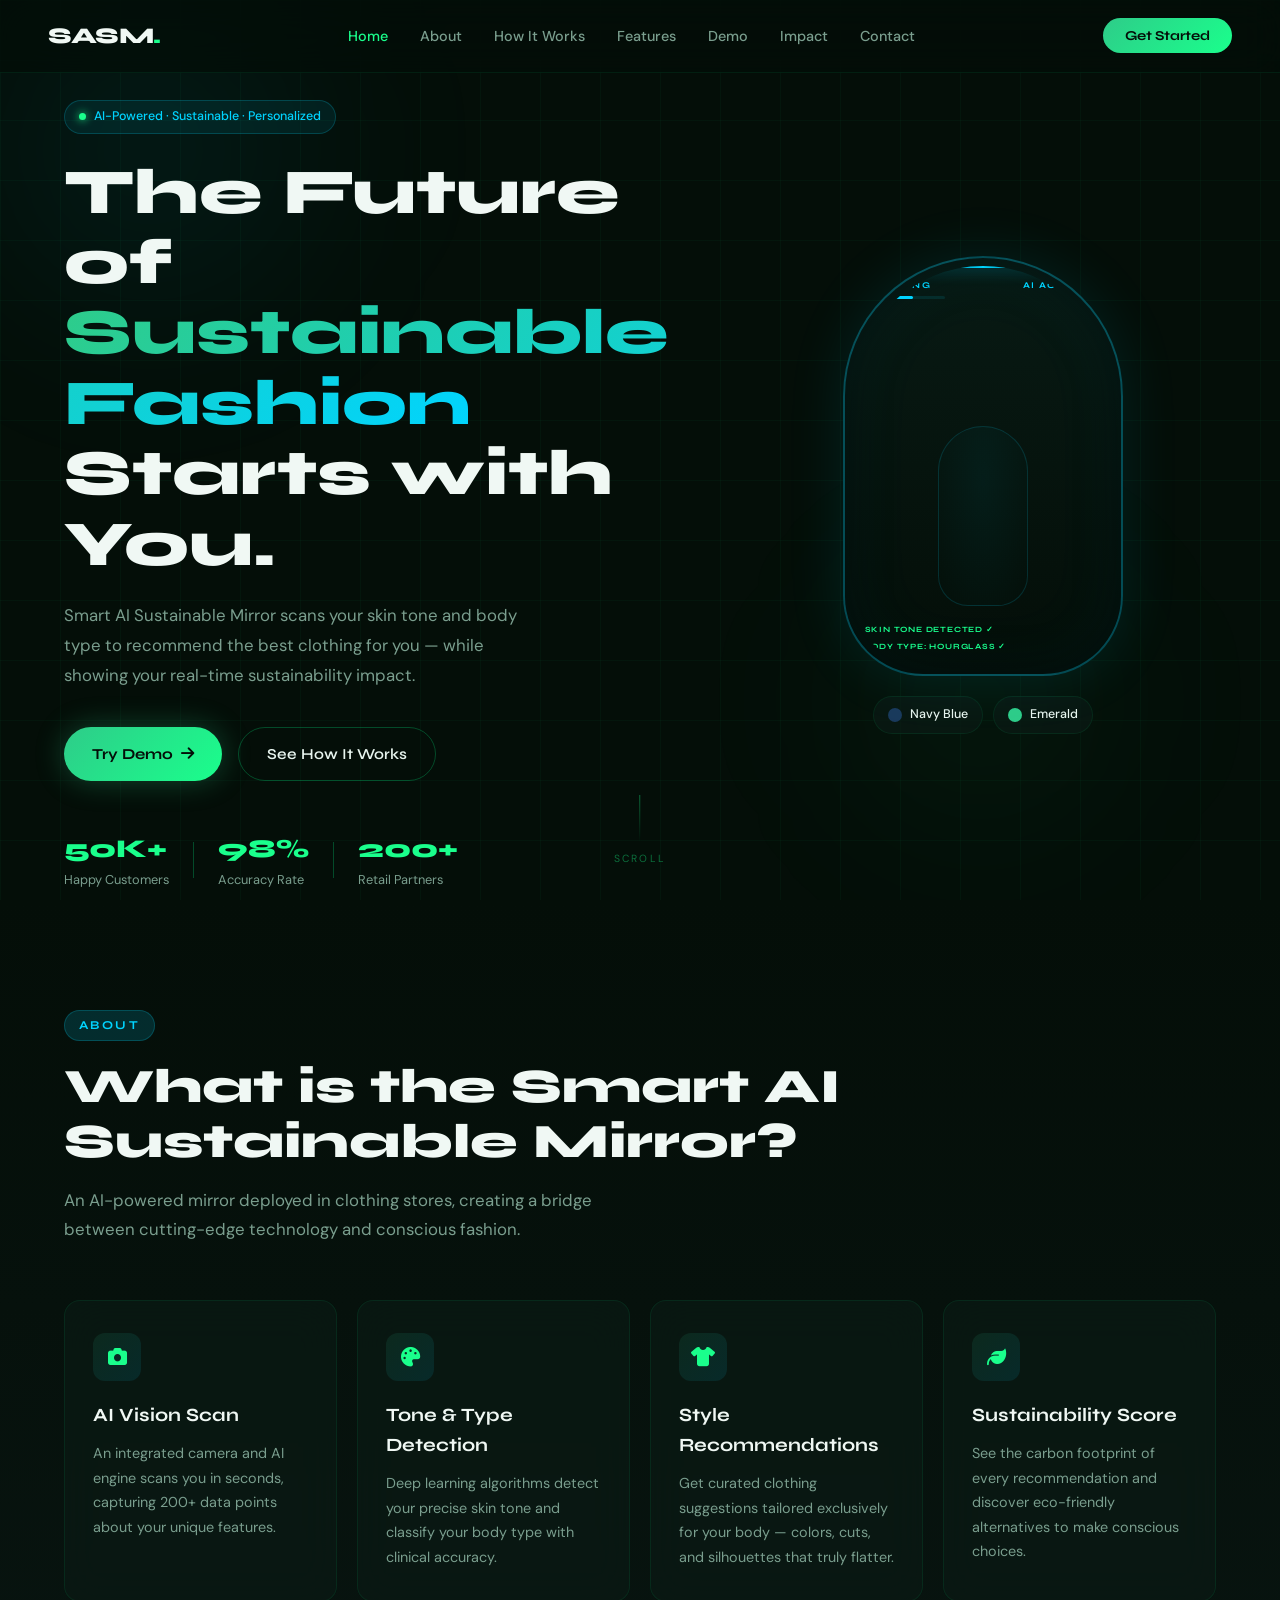
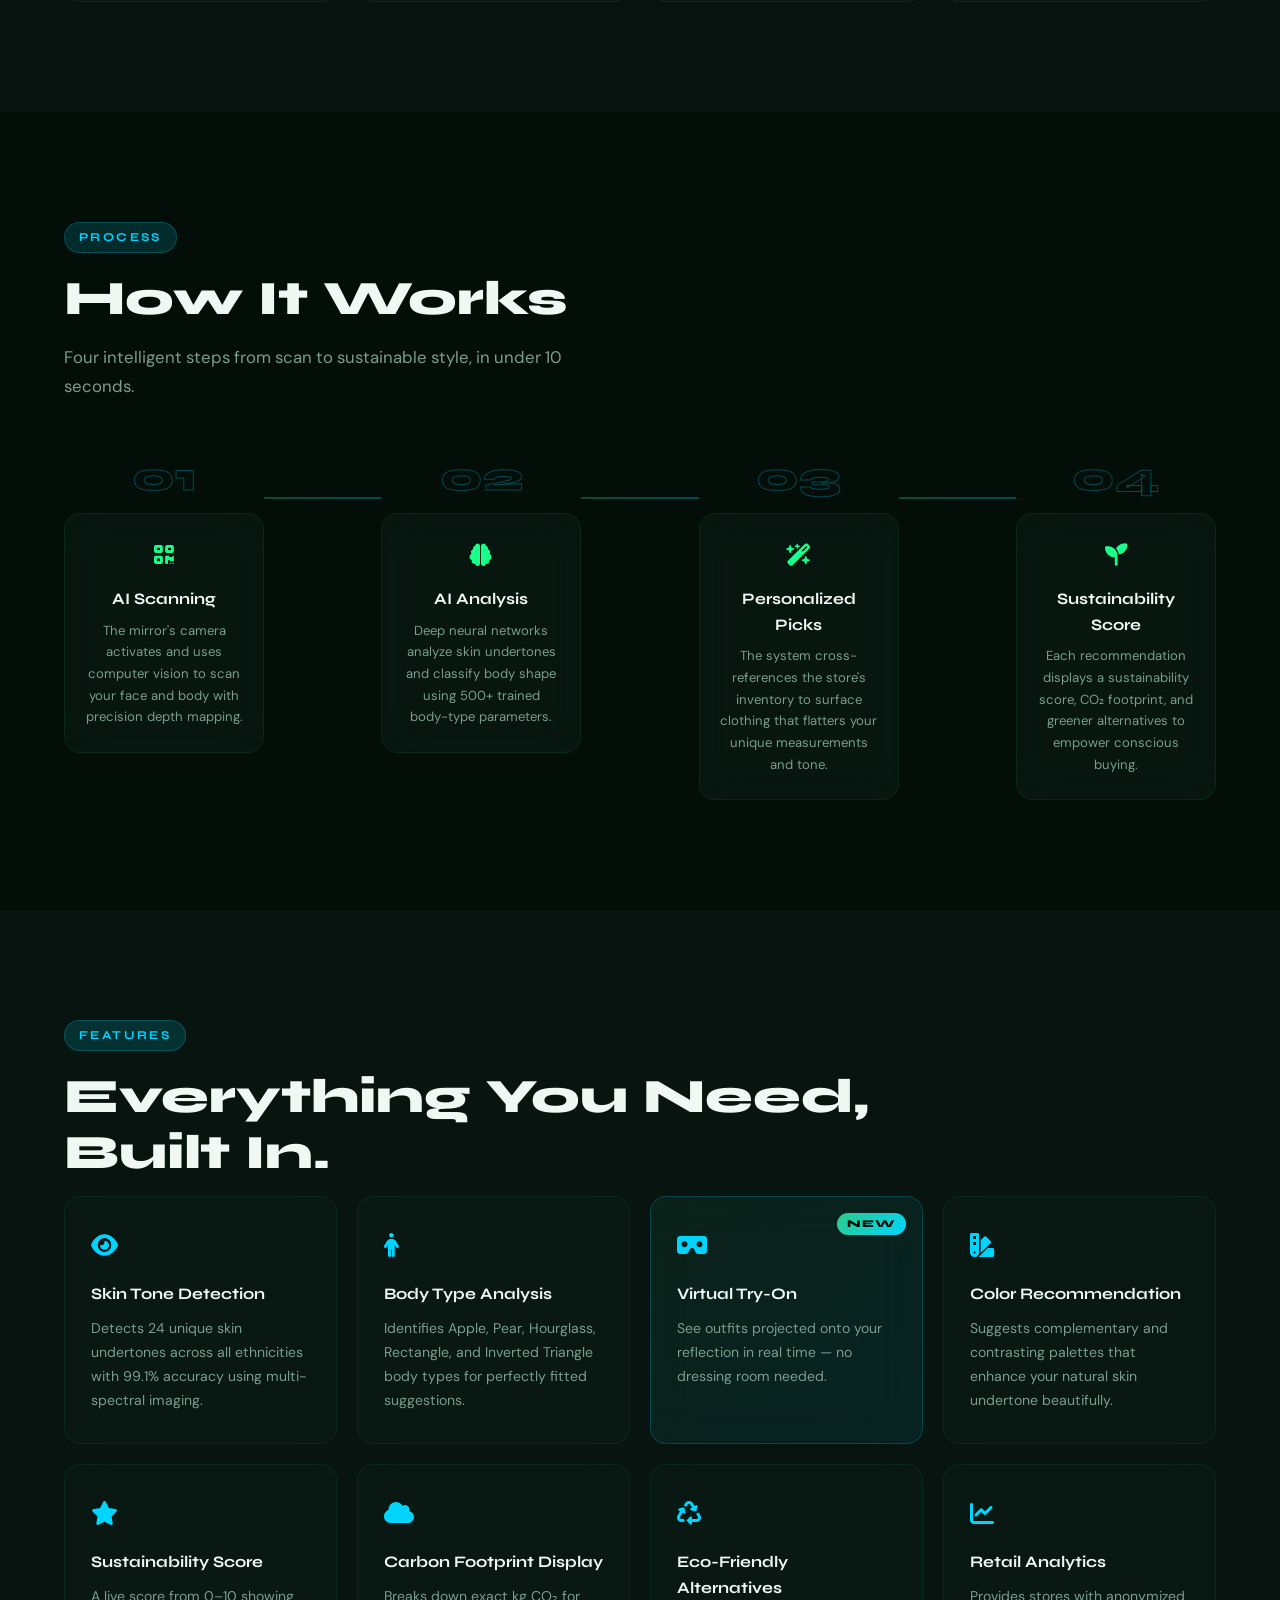
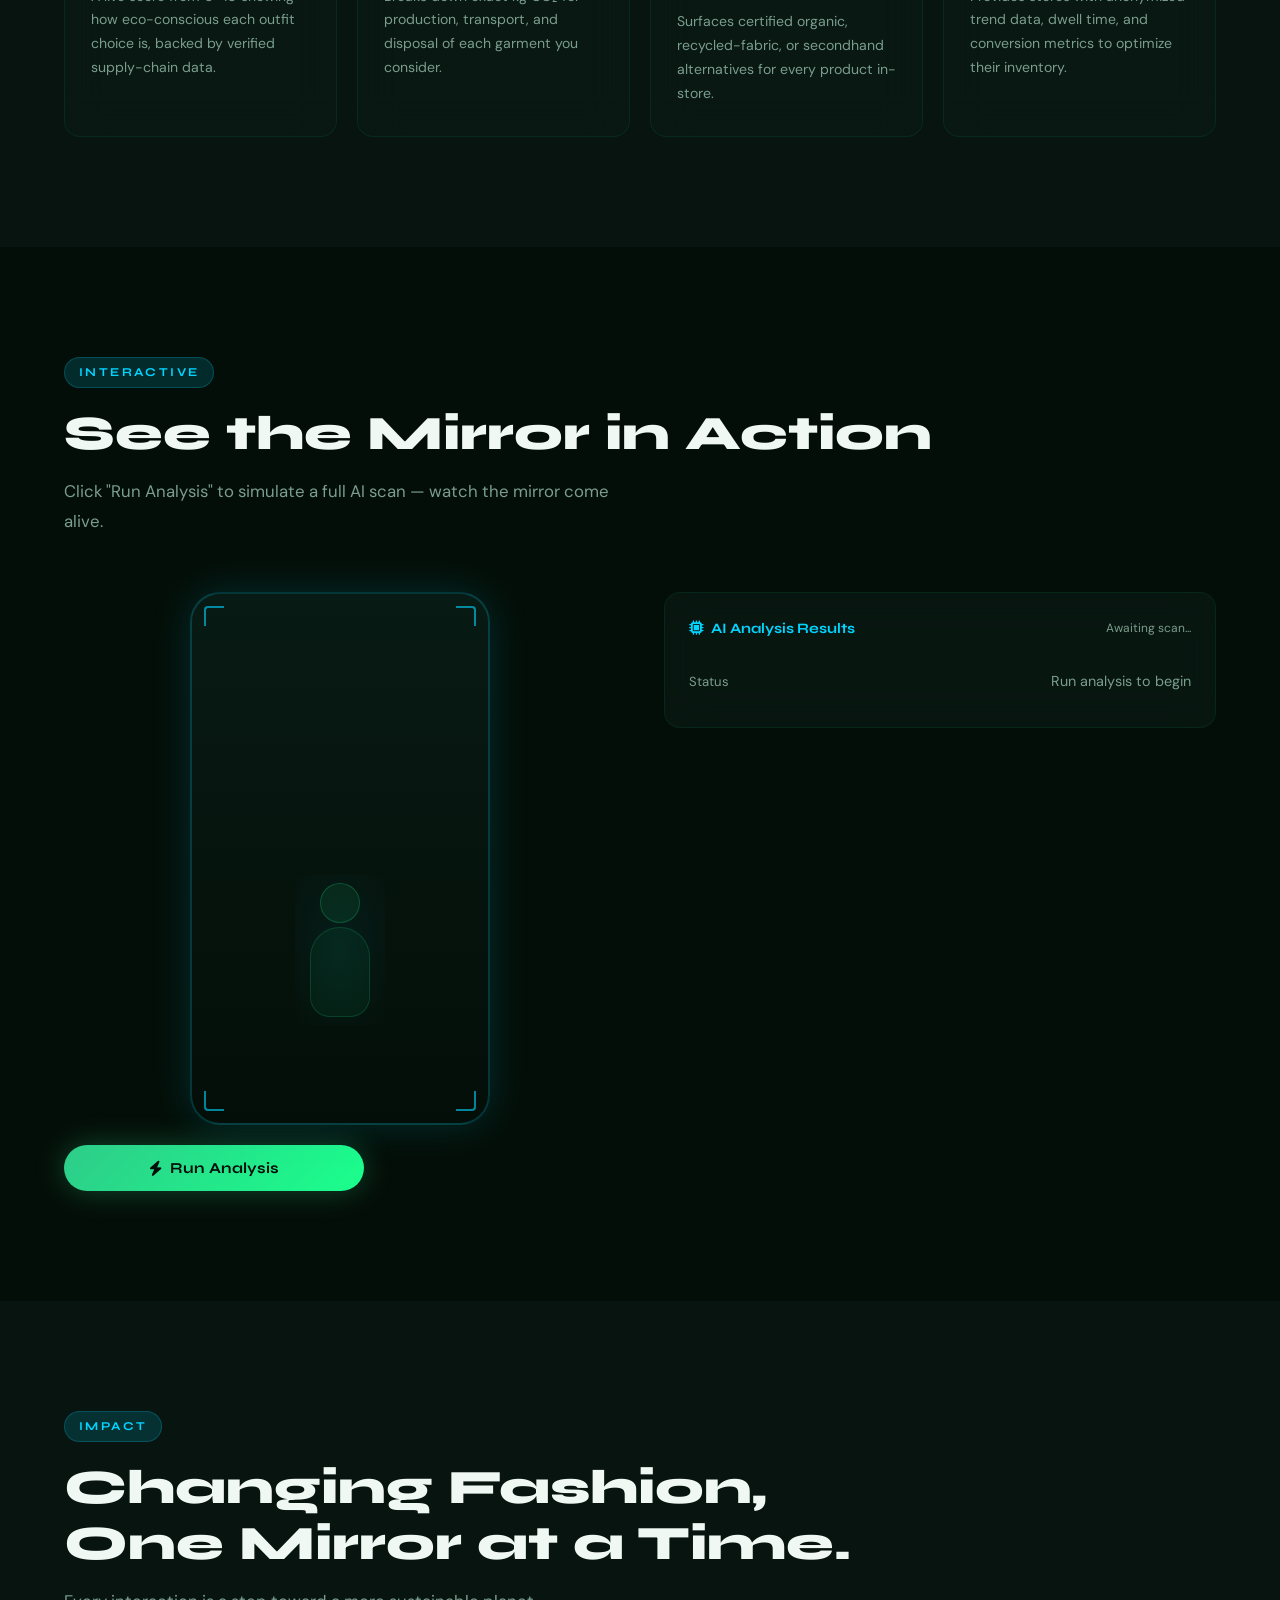
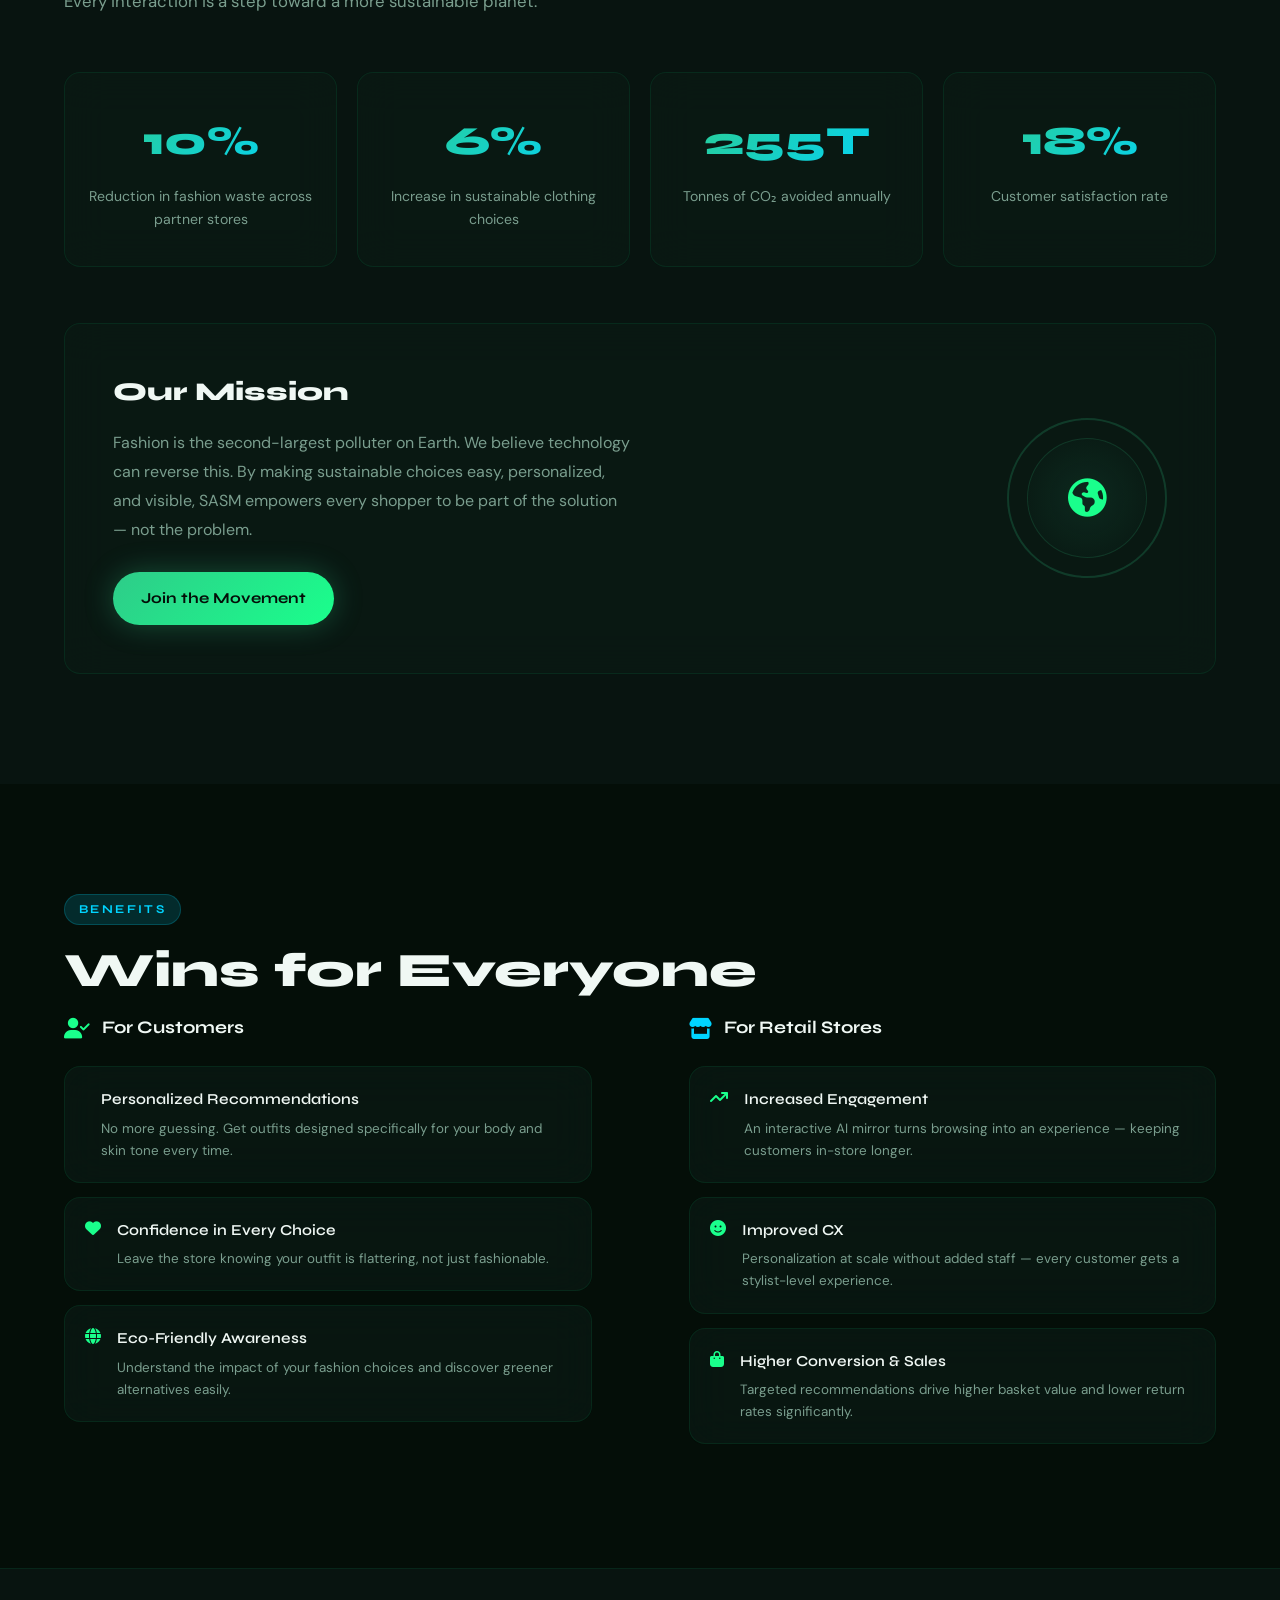
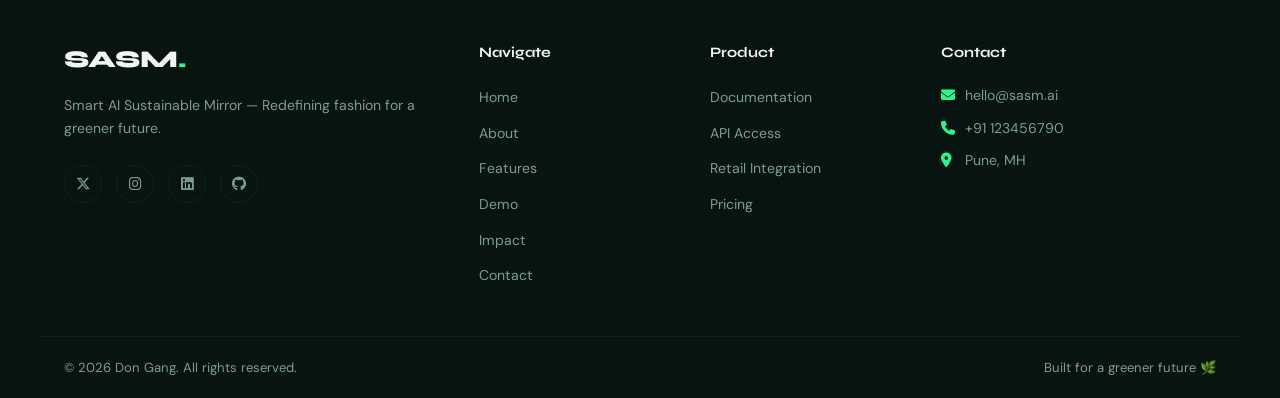
==== index.html @ 6760d2ea "Add files via upload" ====
<!DOCTYPE html>
<html lang="en">
<head>
  <meta charset="UTF-8" />
  <meta name="viewport" content="width=device-width, initial-scale=1.0" />
  <title>Smart AI Sustainable Mirror</title>
  <link rel="stylesheet" href="style.css" />
  <link href="https://fonts.googleapis.com/css2?family=Syne:wght@400;600;700;800&family=DM+Sans:wght@300;400;500&display=swap" rel="stylesheet" />
  <link rel="stylesheet" href="https://cdnjs.cloudflare.com/ajax/libs/font-awesome/6.5.0/css/all.min.css" />
</head>
<body>

  <!-- NAV -->
  <nav class="navbar" id="navbar">
    <div class="nav-logo">SASM<span class="dot">.</span></div>
    <ul class="nav-links">
      <li><a href="#home">Home</a></li>
      <li><a href="#about">About</a></li>
      <li><a href="#how-it-works">How It Works</a></li>
      <li><a href="#features">Features</a></li>
      <li><a href="#demo">Demo</a></li>
      <li><a href="#sustainability">Impact</a></li>
      <li><a href="#contact">Contact</a></li>
    </ul>
    <button class="nav-cta">Get Started</button>
    <div class="hamburger" id="hamburger">
      <span></span><span></span><span></span>
    </div>
  </nav>

  <!-- HERO -->
  <section class="hero" id="home">
    <div class="hero-bg-grid"></div>
    <div class="hero-orb orb1"></div>
    <div class="hero-orb orb2"></div>
    <div class="hero-content">
      <div class="hero-text">
        <div class="hero-badge fade-up">
          <span class="badge-dot"></span> AI-Powered · Sustainable · Personalized
        </div>
        <h1 class="hero-heading fade-up delay-1">The Future of<br/><span class="highlight">Sustainable Fashion</span><br/>Starts with You.</h1>
        <p class="hero-sub fade-up delay-2">Smart AI Sustainable Mirror scans your skin tone and body type to recommend the best clothing for you — while showing your real-time sustainability impact.</p>
        <div class="hero-btns fade-up delay-3">
          <a href="#demo" class="btn-primary">Try Demo <i class="fa-solid fa-arrow-right"></i></a>
          <a href="#how-it-works" class="btn-ghost">See How It Works</a>
        </div>
        <div class="hero-stats fade-up delay-4">
          <div class="stat"><span>50K+</span><p>Happy Customers</p></div>
          <div class="stat-divider"></div>
          <div class="stat"><span>98%</span><p>Accuracy Rate</p></div>
          <div class="stat-divider"></div>
          <div class="stat"><span>200+</span><p>Retail Partners</p></div>
        </div>
      </div>
      <div class="hero-mirror fade-right delay-2">
        <div class="mirror-frame">
          <div class="mirror-inner">
            <div class="mirror-scan-line"></div>
            <div class="mirror-ui">
              <div class="mirror-hud top-left">
                <div class="hud-label">SCANNING</div>
                <div class="hud-bar"><div class="hud-fill"></div></div>
              </div>
              <div class="mirror-hud top-right">
                <div class="hud-label">AI ACTIVE</div>
                <div class="pulse-dot"></div>
              </div>
              <div class="mirror-body-outline"></div>
              <div class="mirror-hud bottom">
                <div class="hud-tag">Skin Tone Detected ✓</div>
                <div class="hud-tag">Body Type: Hourglass ✓</div>
              </div>
            </div>
          </div>
          <div class="mirror-glow"></div>
        </div>
        <div class="mirror-suggestions">
          <div class="sug-card">
            <span class="sug-color" style="background:#1a3a5c"></span> Navy Blue
          </div>
          <div class="sug-card">
            <span class="sug-color" style="background:#2ecc89"></span> Emerald
          </div>
        </div>
      </div>
    </div>
    <div class="scroll-hint">
      <div class="scroll-line"></div>
      <span>Scroll</span>
    </div>
  </section>

  <!-- ABOUT -->
  <section class="about section" id="about">
    <div class="container">
      <div class="section-label reveal">About</div>
      <h2 class="section-title reveal">What is the Smart AI<br/>Sustainable Mirror?</h2>
      <p class="section-sub reveal">An AI-powered mirror deployed in clothing stores, creating a bridge between cutting-edge technology and conscious fashion.</p>
      <div class="about-grid">
        <div class="about-card glass reveal">
          <div class="about-icon"><i class="fa-solid fa-camera"></i></div>
          <h3>AI Vision Scan</h3>
          <p>An integrated camera and AI engine scans you in seconds, capturing 200+ data points about your unique features.</p>
        </div>
        <div class="about-card glass reveal">
          <div class="about-icon"><i class="fa-solid fa-palette"></i></div>
          <h3>Tone & Type Detection</h3>
          <p>Deep learning algorithms detect your precise skin tone and classify your body type with clinical accuracy.</p>
        </div>
        <div class="about-card glass reveal">
          <div class="about-icon"><i class="fa-solid fa-shirt"></i></div>
          <h3>Style Recommendations</h3>
          <p>Get curated clothing suggestions tailored exclusively for your body — colors, cuts, and silhouettes that truly flatter.</p>
        </div>
        <div class="about-card glass reveal">
          <div class="about-icon"><i class="fa-solid fa-leaf"></i></div>
          <h3>Sustainability Score</h3>
          <p>See the carbon footprint of every recommendation and discover eco-friendly alternatives to make conscious choices.</p>
        </div>
      </div>
    </div>
  </section>

  <!-- HOW IT WORKS -->
  <section class="how-it-works section" id="how-it-works">
    <div class="container">
      <div class="section-label reveal">Process</div>
      <h2 class="section-title reveal">How It Works</h2>
      <p class="section-sub reveal">Four intelligent steps from scan to sustainable style, in under 10 seconds.</p>
      <div class="steps-timeline">
        <div class="step-item reveal" data-step="1">
          <div class="step-number">01</div>
          <div class="step-content glass">
            <div class="step-icon"><i class="fa-solid fa-qrcode"></i></div>
            <h3>AI Scanning</h3>
            <p>The mirror's camera activates and uses computer vision to scan your face and body with precision depth mapping.</p>
          </div>
        </div>
        <div class="step-connector"></div>
        <div class="step-item reveal" data-step="2">
          <div class="step-number">02</div>
          <div class="step-content glass">
            <div class="step-icon"><i class="fa-solid fa-brain"></i></div>
            <h3>AI Analysis</h3>
            <p>Deep neural networks analyze skin undertones and classify body shape using 500+ trained body-type parameters.</p>
          </div>
        </div>
        <div class="step-connector"></div>
        <div class="step-item reveal" data-step="3">
          <div class="step-number">03</div>
          <div class="step-content glass">
            <div class="step-icon"><i class="fa-solid fa-wand-magic-sparkles"></i></div>
            <h3>Personalized Picks</h3>
            <p>The system cross-references the store's inventory to surface clothing that flatters your unique measurements and tone.</p>
          </div>
        </div>
        <div class="step-connector"></div>
        <div class="step-item reveal" data-step="4">
          <div class="step-number">04</div>
          <div class="step-content glass">
            <div class="step-icon"><i class="fa-solid fa-seedling"></i></div>
            <h3>Sustainability Score</h3>
            <p>Each recommendation displays a sustainability score, CO₂ footprint, and greener alternatives to empower conscious buying.</p>
          </div>
        </div>
      </div>
    </div>
  </section>

  <!-- FEATURES -->
  <section class="features section" id="features">
    <div class="container">
      <div class="section-label reveal">Features</div>
      <h2 class="section-title reveal">Everything You Need,<br/>Built In.</h2>
      <div class="features-grid">
        <div class="feature-card glass reveal">
          <div class="feat-icon"><i class="fa-solid fa-eye"></i></div>
          <h3>Skin Tone Detection</h3>
          <p>Detects 24 unique skin undertones across all ethnicities with 99.1% accuracy using multi-spectral imaging.</p>
        </div>
        <div class="feature-card glass reveal">
          <div class="feat-icon"><i class="fa-solid fa-person"></i></div>
          <h3>Body Type Analysis</h3>
          <p>Identifies Apple, Pear, Hourglass, Rectangle, and Inverted Triangle body types for perfectly fitted suggestions.</p>
        </div>
        <div class="feature-card glass reveal featured">
          <div class="feat-icon"><i class="fa-solid fa-vr-cardboard"></i></div>
          <h3>Virtual Try-On</h3>
          <p>See outfits projected onto your reflection in real time — no dressing room needed.</p>
          <div class="feat-badge">NEW</div>
        </div>
        <div class="feature-card glass reveal">
          <div class="feat-icon"><i class="fa-solid fa-swatchbook"></i></div>
          <h3>Color Recommendation</h3>
          <p>Suggests complementary and contrasting palettes that enhance your natural skin undertone beautifully.</p>
        </div>
        <div class="feature-card glass reveal">
          <div class="feat-icon"><i class="fa-solid fa-star"></i></div>
          <h3>Sustainability Score</h3>
          <p>A live score from 0–10 showing how eco-conscious each outfit choice is, backed by verified supply-chain data.</p>
        </div>
        <div class="feature-card glass reveal">
          <div class="feat-icon"><i class="fa-solid fa-cloud"></i></div>
          <h3>Carbon Footprint Display</h3>
          <p>Breaks down exact kg CO₂ for production, transport, and disposal of each garment you consider.</p>
        </div>
        <div class="feature-card glass reveal">
          <div class="feat-icon"><i class="fa-solid fa-recycle"></i></div>
          <h3>Eco-Friendly Alternatives</h3>
          <p>Surfaces certified organic, recycled-fabric, or secondhand alternatives for every product in-store.</p>
        </div>
        <div class="feature-card glass reveal">
          <div class="feat-icon"><i class="fa-solid fa-chart-line"></i></div>
          <h3>Retail Analytics</h3>
          <p>Provides stores with anonymized trend data, dwell time, and conversion metrics to optimize their inventory.</p>
        </div>
      </div>
    </div>
  </section>

  <!-- DEMO -->
  <section class="demo section" id="demo">
    <div class="container">
      <div class="section-label reveal">Interactive</div>
      <h2 class="section-title reveal">See the Mirror in Action</h2>
      <p class="section-sub reveal">Click "Run Analysis" to simulate a full AI scan — watch the mirror come alive.</p>
      <div class="demo-wrapper">
        <div class="demo-mirror reveal">
          <div class="demo-frame">
            <div class="demo-scan-overlay" id="scanOverlay">
              <div class="scan-anim-line" id="scanLine"></div>
              <div class="scan-status" id="scanStatus">INITIALIZING AI ENGINE...</div>
            </div>
            <div class="demo-person">
              <div class="dp-head"></div>
              <div class="dp-body"></div>
              <div class="dp-glow"></div>
            </div>
            <div class="demo-corner tl"></div>
            <div class="demo-corner tr"></div>
            <div class="demo-corner bl"></div>
            <div class="demo-corner br"></div>
          </div>
          <button class="btn-primary demo-btn" id="runDemo">
            <i class="fa-solid fa-bolt"></i> Run Analysis
          </button>
        </div>
        <div class="demo-results reveal">
          <div class="result-panel glass" id="resultPanel">
            <div class="result-header">
              <i class="fa-solid fa-microchip"></i> AI Analysis Results
              <span class="result-status" id="resultStatus">Awaiting scan...</span>
            </div>
            <div class="result-items" id="resultItems">
              <div class="result-item">
                <span class="ri-label">Status</span>
                <span class="ri-value muted">Run analysis to begin</span>
              </div>
            </div>
          </div>
          <div class="result-tags" id="resultTags"></div>
          <div class="sustainability-panel glass hidden" id="susPanel">
            <h4><i class="fa-solid fa-leaf"></i> Sustainability Report</h4>
            <div class="sus-score-row">
              <span>Score</span>
              <div class="sus-bar"><div class="sus-fill" id="susFill"></div></div>
              <span class="sus-num" id="susNum">0/10</span>
            </div>
            <div class="sus-co2">
              <i class="fa-solid fa-cloud"></i>
              <span>Carbon Footprint: <strong id="co2Num">–</strong></span>
            </div>
            <div class="eco-alts hidden" id="ecoAlts">
              <p class="eco-title">Eco Alternatives Available:</p>
              <div class="eco-tags">
                <span>Organic Cotton Dress</span>
                <span>Recycled Denim</span>
                <span>Tencel Blouse</span>
              </div>
            </div>
          </div>
        </div>
      </div>
    </div>
  </section>

  <!-- SUSTAINABILITY -->
  <section class="sustainability section" id="sustainability">
    <div class="container">
      <div class="section-label reveal">Impact</div>
      <h2 class="section-title reveal">Changing Fashion,<br/>One Mirror at a Time.</h2>
      <p class="section-sub reveal">Every interaction is a step toward a more sustainable planet.</p>
      <div class="sus-grid">
        <div class="sus-card glass reveal">
          <div class="counter-num" data-target="50" data-suffix="%">0%</div>
          <p>Reduction in fashion waste across partner stores</p>
        </div>
        <div class="sus-card glass reveal">
          <div class="counter-num" data-target="30" data-suffix="%">0%</div>
          <p>Increase in sustainable clothing choices</p>
        </div>
        <div class="sus-card glass reveal">
          <div class="counter-num" data-target="1200" data-suffix="T">0T</div>
          <p>Tonnes of CO₂ avoided annually</p>
        </div>
        <div class="sus-card glass reveal">
          <div class="counter-num" data-target="89" data-suffix="%">0%</div>
          <p>Customer satisfaction rate</p>
        </div>
      </div>
      <div class="sus-mission glass reveal">
        <div class="mission-text">
          <h3>Our Mission</h3>
          <p>Fashion is the second-largest polluter on Earth. We believe technology can reverse this. By making sustainable choices easy, personalized, and visible, SASM empowers every shopper to be part of the solution — not the problem.</p>
          <a href="#contact" class="btn-primary">Join the Movement</a>
        </div>
        <div class="mission-visual">
          <div class="eco-ring">
            <div class="eco-inner">
              <i class="fa-solid fa-earth-americas"></i>
            </div>
          </div>
        </div>
      </div>
    </div>
  </section>

  <!-- BENEFITS -->
  <section class="benefits section" id="benefits">
    <div class="container">
      <div class="section-label reveal">Benefits</div>
      <h2 class="section-title reveal">Wins for Everyone</h2>
      <div class="benefits-grid">
        <div class="benefits-col reveal">
          <div class="benefits-header customer">
            <i class="fa-solid fa-user-check"></i>
            <h3>For Customers</h3>
          </div>
          <div class="benefit-item glass">
            <i class="fa-solid fa-sparkles"></i>
            <div>
              <h4>Personalized Recommendations</h4>
              <p>No more guessing. Get outfits designed specifically for your body and skin tone every time.</p>
            </div>
          </div>
          <div class="benefit-item glass">
            <i class="fa-solid fa-heart"></i>
            <div>
              <h4>Confidence in Every Choice</h4>
              <p>Leave the store knowing your outfit is flattering, not just fashionable.</p>
            </div>
          </div>
          <div class="benefit-item glass">
            <i class="fa-solid fa-globe"></i>
            <div>
              <h4>Eco-Friendly Awareness</h4>
              <p>Understand the impact of your fashion choices and discover greener alternatives easily.</p>
            </div>
          </div>
        </div>
        <div class="benefits-divider"></div>
        <div class="benefits-col reveal">
          <div class="benefits-header store">
            <i class="fa-solid fa-store"></i>
            <h3>For Retail Stores</h3>
          </div>
          <div class="benefit-item glass">
            <i class="fa-solid fa-arrow-trend-up"></i>
            <div>
              <h4>Increased Engagement</h4>
              <p>An interactive AI mirror turns browsing into an experience — keeping customers in-store longer.</p>
            </div>
          </div>
          <div class="benefit-item glass">
            <i class="fa-solid fa-face-smile"></i>
            <div>
              <h4>Improved CX</h4>
              <p>Personalization at scale without added staff — every customer gets a stylist-level experience.</p>
            </div>
          </div>
          <div class="benefit-item glass">
            <i class="fa-solid fa-bag-shopping"></i>
            <div>
              <h4>Higher Conversion & Sales</h4>
              <p>Targeted recommendations drive higher basket value and lower return rates significantly.</p>
            </div>
          </div>
        </div>
      </div>
    </div>
  </section>

  <!-- FOOTER / CONTACT -->
  <footer class="footer" id="contact">
    <div class="footer-top">
      <div class="footer-brand">
        <div class="footer-logo">SASM<span class="dot">.</span></div>
        <p>Smart AI Sustainable Mirror — Redefining fashion for a greener future.</p>
        <div class="social-links">
          <a href="#"><i class="fa-brands fa-x-twitter"></i></a>
          <a href="#"><i class="fa-brands fa-instagram"></i></a>
          <a href="#"><i class="fa-brands fa-linkedin"></i></a>
          <a href="#"><i class="fa-brands fa-github"></i></a>
        </div>
      </div>
      <div class="footer-nav">
        <h4>Navigate</h4>
        <ul>
          <li><a href="#home">Home</a></li>
          <li><a href="#about">About</a></li>
          <li><a href="#features">Features</a></li>
          <li><a href="#demo">Demo</a></li>
          <li><a href="#sustainability">Impact</a></li>
          <li><a href="#contact">Contact</a></li>
        </ul>
      </div>
      <div class="footer-nav">
        <h4>Product</h4>
        <ul>
          <li><a href="#">Documentation</a></li>
          <li><a href="#">API Access</a></li>
          <li><a href="#">Retail Integration</a></li>
          <li><a href="#">Pricing</a></li>
        </ul>
      </div>
      <div class="footer-contact">
        <h4>Contact</h4>
        <p><i class="fa-solid fa-envelope"></i> hello@sasm.ai</p>
        <p><i class="fa-solid fa-phone"></i> +91 123456790</p>
        <p><i class="fa-solid fa-location-dot"></i> Pune, MH</p>
      </div>
    </div>
    <div class="footer-bottom">
      <p>© 2026 Don Gang. All rights reserved.</p>
      <p>Built for a greener future 🌿</p>
    </div>
  </footer>

  <script src="script.js"></script>
</body>
</html>
---- style.css ----
/* ===== ROOT & RESET ===== */
:root {
  --bg: #040e08;
  --surface: #081410;
  --card: rgba(10, 26, 20, 0.7);
  --border: rgba(0, 255, 140, 0.08);
  --border-hover: rgba(0, 255, 140, 0.25);
  --white: #f0f8f4;
  --muted: #7a9e8e;
  --green: #1aff8c;
  --green-soft: #2ecc89;
  --green-dark: #0d7a47;
  --neon-blue: #00d4ff;
  --neon-blue-dim: rgba(0, 212, 255, 0.15);
  --text: #e8f5ef;
  --heading: #f0f8f4;
  --radius: 16px;
  --radius-lg: 24px;
  --transition: 0.35s cubic-bezier(0.4, 0, 0.2, 1);
  --font-heading: 'Syne', sans-serif;
  --font-body: 'DM Sans', sans-serif;
  --glow-green: 0 0 40px rgba(26, 255, 140, 0.12);
  --glow-blue: 0 0 40px rgba(0, 212, 255, 0.15);
}

*, *::before, *::after { margin: 0; padding: 0; box-sizing: border-box; }

html { scroll-behavior: smooth; }

body {
  font-family: var(--font-body);
  background: var(--bg);
  color: var(--text);
  overflow-x: hidden;
  line-height: 1.6;
}

a { text-decoration: none; color: inherit; }
ul { list-style: none; }
img { max-width: 100%; }

.container {
  max-width: 1200px;
  margin: 0 auto;
  padding: 0 24px;
}

.section { padding: 110px 0; }

/* ===== GLASS ===== */
.glass {
  background: var(--card);
  backdrop-filter: blur(20px);
  -webkit-backdrop-filter: blur(20px);
  border: 1px solid var(--border);
  border-radius: var(--radius);
}

/* ===== BUTTONS ===== */
.btn-primary {
  display: inline-flex;
  align-items: center;
  gap: 8px;
  padding: 14px 28px;
  background: linear-gradient(135deg, var(--green-soft), var(--green));
  color: #040e08;
  font-family: var(--font-heading);
  font-weight: 700;
  font-size: 0.95rem;
  border-radius: 50px;
  border: none;
  cursor: pointer;
  transition: var(--transition);
  box-shadow: 0 0 30px rgba(46, 204, 137, 0.3);
}
.btn-primary:hover {
  transform: translateY(-2px) scale(1.02);
  box-shadow: 0 0 50px rgba(46, 204, 137, 0.5);
}

.btn-ghost {
  display: inline-flex;
  align-items: center;
  gap: 8px;
  padding: 14px 28px;
  background: transparent;
  color: var(--text);
  font-family: var(--font-heading);
  font-weight: 600;
  font-size: 0.95rem;
  border-radius: 50px;
  border: 1px solid var(--border-hover);
  cursor: pointer;
  transition: var(--transition);
}
.btn-ghost:hover {
  background: rgba(255,255,255,0.04);
  border-color: var(--green-soft);
  color: var(--green);
}

/* ===== SECTION LABELS ===== */
.section-label {
  display: inline-block;
  font-family: var(--font-heading);
  font-size: 0.75rem;
  font-weight: 700;
  letter-spacing: 0.2em;
  text-transform: uppercase;
  color: var(--neon-blue);
  background: var(--neon-blue-dim);
  padding: 5px 14px;
  border-radius: 50px;
  margin-bottom: 18px;
  border: 1px solid rgba(0, 212, 255, 0.2);
}

.section-title {
  font-family: var(--font-heading);
  font-size: clamp(2rem, 4vw, 3rem);
  font-weight: 800;
  color: var(--heading);
  line-height: 1.15;
  margin-bottom: 16px;
}

.section-sub {
  color: var(--muted);
  font-size: 1.05rem;
  max-width: 560px;
  margin-bottom: 56px;
  line-height: 1.75;
}

/* ===== NAV ===== */
.navbar {
  position: fixed;
  top: 0; left: 0; right: 0;
  z-index: 1000;
  display: flex;
  align-items: center;
  justify-content: space-between;
  padding: 18px 48px;
  background: rgba(4, 14, 8, 0.7);
  backdrop-filter: blur(20px);
  border-bottom: 1px solid var(--border);
  transition: var(--transition);
}
.navbar.scrolled {
  padding: 12px 48px;
  background: rgba(4, 14, 8, 0.95);
}
.nav-logo {
  font-family: var(--font-heading);
  font-size: 1.4rem;
  font-weight: 800;
  color: var(--white);
  letter-spacing: -0.02em;
}
.dot { color: var(--green); }
.nav-links {
  display: flex;
  gap: 32px;
}
.nav-links a {
  font-size: 0.9rem;
  font-weight: 500;
  color: var(--muted);
  transition: color 0.2s;
}
.nav-links a:hover { color: var(--green); }
.nav-cta {
  padding: 9px 22px;
  background: linear-gradient(135deg, var(--green-soft), var(--green));
  color: #040e08;
  font-family: var(--font-heading);
  font-weight: 700;
  font-size: 0.85rem;
  border: none;
  border-radius: 50px;
  cursor: pointer;
  transition: var(--transition);
}
.nav-cta:hover { transform: scale(1.04); box-shadow: 0 0 20px rgba(46,204,137,0.4); }
.hamburger { display: none; flex-direction: column; gap: 5px; cursor: pointer; }
.hamburger span { width: 24px; height: 2px; background: var(--text); border-radius: 2px; transition: var(--transition); }

/* ===== HERO ===== */
.hero {
  min-height: 100vh;
  display: flex;
  align-items: center;
  position: relative;
  overflow: hidden;
  padding-top: 90px;
}

.hero-bg-grid {
  position: absolute;
  inset: 0;
  background-image:
    linear-gradient(rgba(0,255,140,0.03) 1px, transparent 1px),
    linear-gradient(90deg, rgba(0,255,140,0.03) 1px, transparent 1px);
  background-size: 60px 60px;
  pointer-events: none;
}

.hero-orb {
  position: absolute;
  border-radius: 50%;
  filter: blur(80px);
  pointer-events: none;
  animation: floatOrb 8s ease-in-out infinite;
}
.orb1 {
  width: 500px; height: 500px;
  background: radial-gradient(circle, rgba(0,212,255,0.08), transparent 70%);
  top: -100px; left: -100px;
}
.orb2 {
  width: 400px; height: 400px;
  background: radial-gradient(circle, rgba(26,255,140,0.06), transparent 70%);
  bottom: 0; right: 100px;
  animation-delay: -4s;
}
@keyframes floatOrb {
  0%, 100% { transform: translateY(0) scale(1); }
  50% { transform: translateY(-30px) scale(1.05); }
}

.hero-content {
  width: 100%;
  max-width: 1200px;
  margin: 0 auto;
  padding: 0 24px;
  display: grid;
  grid-template-columns: 1fr 1fr;
  gap: 80px;
  align-items: center;
}

.hero-badge {
  display: inline-flex;
  align-items: center;
  gap: 8px;
  padding: 6px 14px;
  background: rgba(0,212,255,0.08);
  border: 1px solid rgba(0,212,255,0.2);
  border-radius: 50px;
  font-size: 0.78rem;
  color: var(--neon-blue);
  font-weight: 500;
  margin-bottom: 24px;
}
.badge-dot {
  width: 7px; height: 7px;
  background: var(--green);
  border-radius: 50%;
  box-shadow: 0 0 8px var(--green);
  animation: blink 2s ease-in-out infinite;
}
@keyframes blink { 0%,100% { opacity: 1; } 50% { opacity: 0.3; } }

.hero-heading {
  font-family: var(--font-heading);
  font-size: clamp(2.4rem, 5vw, 4rem);
  font-weight: 800;
  color: var(--heading);
  line-height: 1.1;
  margin-bottom: 20px;
}
.highlight {
  background: linear-gradient(135deg, var(--green-soft), var(--neon-blue));
  -webkit-background-clip: text;
  -webkit-text-fill-color: transparent;
  background-clip: text;
}

.hero-sub {
  color: var(--muted);
  font-size: 1.05rem;
  line-height: 1.8;
  margin-bottom: 36px;
  max-width: 480px;
}

.hero-btns {
  display: flex;
  gap: 16px;
  flex-wrap: wrap;
  margin-bottom: 48px;
}

.hero-stats {
  display: flex;
  align-items: center;
  gap: 24px;
}
.stat span {
  display: block;
  font-family: var(--font-heading);
  font-size: 1.6rem;
  font-weight: 800;
  color: var(--green);
}
.stat p { font-size: 0.8rem; color: var(--muted); }
.stat-divider { width: 1px; height: 36px; background: var(--border-hover); }

/* MIRROR UI */
.hero-mirror {
  display: flex;
  flex-direction: column;
  align-items: center;
  gap: 20px;
}

.mirror-frame {
  position: relative;
  width: 280px;
  height: 420px;
  border-radius: 140px 140px 80px 80px;
  border: 2px solid rgba(0,212,255,0.3);
  background: linear-gradient(180deg, #081a14 0%, #040e08 100%);
  overflow: hidden;
  box-shadow: 0 0 60px rgba(0,212,255,0.1), inset 0 0 40px rgba(0,0,0,0.5);
}
.mirror-glow {
  position: absolute;
  inset: 0;
  border-radius: inherit;
  box-shadow: inset 0 0 80px rgba(0, 212, 255, 0.05);
  pointer-events: none;
}
.mirror-inner {
  position: absolute;
  inset: 8px;
  border-radius: 130px 130px 72px 72px;
  overflow: hidden;
}

.mirror-scan-line {
  position: absolute;
  left: 0; right: 0;
  height: 2px;
  background: linear-gradient(90deg, transparent, var(--neon-blue), transparent);
  box-shadow: 0 0 15px var(--neon-blue);
  animation: scanMove 3s ease-in-out infinite;
  top: 0;
}
@keyframes scanMove {
  0% { top: 0; opacity: 1; }
  100% { top: 100%; opacity: 0.3; }
}

.mirror-ui { position: absolute; inset: 0; padding: 12px; display: flex; flex-direction: column; justify-content: space-between; }

.mirror-hud { display: flex; flex-direction: column; gap: 4px; }
.mirror-hud.top-left { align-items: flex-start; }
.mirror-hud.top-right { align-items: flex-end; position: absolute; top: 12px; right: 12px; flex-direction: row; align-items: center; gap: 8px; }

.hud-label { font-family: var(--font-heading); font-size: 0.55rem; letter-spacing: 0.15em; color: var(--neon-blue); text-transform: uppercase; font-weight: 700; }
.hud-bar { width: 80px; height: 3px; background: rgba(0,212,255,0.1); border-radius: 2px; overflow: hidden; }
.hud-fill { height: 100%; width: 60%; background: var(--neon-blue); border-radius: 2px; animation: pulse-width 2s ease-in-out infinite; }
@keyframes pulse-width { 0%,100%{width:60%} 50%{width:85%} }

.pulse-dot { width: 8px; height: 8px; background: var(--green); border-radius: 50%; box-shadow: 0 0 10px var(--green); animation: blink 1.5s infinite; }

.mirror-body-outline {
  position: absolute;
  bottom: 60px; left: 50%;
  transform: translateX(-50%);
  width: 90px; height: 180px;
  border: 1px solid rgba(0,212,255,0.15);
  border-radius: 45px 45px 30px 30px;
  background: radial-gradient(ellipse at 50% 30%, rgba(0,212,255,0.05), transparent);
}

.mirror-hud.bottom {
  position: absolute;
  bottom: 12px;
  left: 12px;
  flex-direction: column;
  gap: 4px;
}
.hud-tag { font-family: var(--font-heading); font-size: 0.5rem; letter-spacing: 0.1em; color: var(--green); text-transform: uppercase; font-weight: 700; }

.mirror-suggestions {
  display: flex;
  gap: 10px;
}
.sug-card {
  display: flex;
  align-items: center;
  gap: 8px;
  padding: 8px 14px;
  background: var(--card);
  border: 1px solid var(--border);
  border-radius: 50px;
  font-size: 0.78rem;
  font-weight: 500;
  color: var(--text);
}
.sug-color { width: 14px; height: 14px; border-radius: 50%; }

/* SCROLL HINT */
.scroll-hint {
  position: absolute;
  bottom: 32px;
  left: 50%;
  transform: translateX(-50%);
  display: flex;
  flex-direction: column;
  align-items: center;
  gap: 8px;
  opacity: 0.4;
}
.scroll-line {
  width: 1px; height: 48px;
  background: linear-gradient(var(--green), transparent);
  animation: scrollPulse 2s ease-in-out infinite;
}
.scroll-hint span { font-size: 0.65rem; letter-spacing: 0.2em; text-transform: uppercase; color: var(--green); }
@keyframes scrollPulse { 0%,100%{opacity:0.4} 50%{opacity:1} }

/* ===== ABOUT ===== */
.about { background: linear-gradient(180deg, var(--bg) 0%, var(--surface) 100%); }
.about-grid {
  display: grid;
  grid-template-columns: repeat(auto-fit, minmax(240px, 1fr));
  gap: 20px;
}
.about-card {
  padding: 32px 28px;
  transition: var(--transition);
  cursor: default;
  position: relative;
  overflow: hidden;
}
.about-card::before {
  content: '';
  position: absolute;
  top: 0; left: 0; right: 0;
  height: 2px;
  background: linear-gradient(90deg, var(--green-soft), var(--neon-blue));
  transform: scaleX(0);
  transform-origin: left;
  transition: var(--transition);
}
.about-card:hover::before { transform: scaleX(1); }
.about-card:hover { transform: translateY(-6px); border-color: var(--border-hover); box-shadow: var(--glow-green); }
.about-icon {
  width: 48px; height: 48px;
  background: linear-gradient(135deg, rgba(46,204,137,0.1), rgba(0,212,255,0.1));
  border-radius: 12px;
  display: flex; align-items: center; justify-content: center;
  margin-bottom: 20px;
  font-size: 1.2rem;
  color: var(--green);
}
.about-card h3 { font-family: var(--font-heading); font-weight: 700; margin-bottom: 10px; color: var(--heading); }
.about-card p { font-size: 0.9rem; color: var(--muted); line-height: 1.7; }

/* ===== HOW IT WORKS ===== */
.how-it-works { background: var(--bg); }
.steps-timeline {
  display: flex;
  align-items: flex-start;
  gap: 0;
  position: relative;
}
.step-connector {
  flex: 1;
  height: 2px;
  background: linear-gradient(90deg, var(--green-soft), var(--neon-blue));
  margin-top: 40px;
  opacity: 0.3;
}
.step-item {
  display: flex;
  flex-direction: column;
  align-items: center;
  gap: 16px;
  max-width: 200px;
}
.step-number {
  font-family: var(--font-heading);
  font-size: 2.5rem;
  font-weight: 800;
  color: transparent;
  -webkit-text-stroke: 1px rgba(0,212,255,0.3);
  line-height: 1;
}
.step-content {
  padding: 24px 20px;
  text-align: center;
  transition: var(--transition);
}
.step-content:hover { transform: translateY(-4px); border-color: var(--border-hover); }
.step-icon {
  font-size: 1.4rem;
  color: var(--green);
  margin-bottom: 12px;
}
.step-content h3 { font-family: var(--font-heading); font-weight: 700; margin-bottom: 8px; font-size: 1rem; color: var(--heading); }
.step-content p { font-size: 0.82rem; color: var(--muted); line-height: 1.65; }

/* ===== FEATURES ===== */
.features { background: var(--surface); }
.features-grid {
  display: grid;
  grid-template-columns: repeat(auto-fit, minmax(260px, 1fr));
  gap: 20px;
}
.feature-card {
  padding: 30px 26px;
  transition: var(--transition);
  position: relative;
  overflow: hidden;
}
.feature-card:hover { transform: translateY(-6px) scale(1.01); border-color: var(--border-hover); box-shadow: var(--glow-green); }
.feature-card.featured {
  background: linear-gradient(135deg, rgba(46,204,137,0.08), rgba(0,212,255,0.08));
  border-color: rgba(0,212,255,0.2);
}
.feat-icon { font-size: 1.5rem; color: var(--neon-blue); margin-bottom: 16px; }
.feature-card h3 { font-family: var(--font-heading); font-weight: 700; margin-bottom: 10px; color: var(--heading); font-size: 1rem; }
.feature-card p { font-size: 0.88rem; color: var(--muted); line-height: 1.7; }
.feat-badge {
  position: absolute;
  top: 16px; right: 16px;
  padding: 3px 10px;
  background: linear-gradient(135deg, var(--green-soft), var(--neon-blue));
  color: #040e08;
  font-family: var(--font-heading);
  font-weight: 800;
  font-size: 0.65rem;
  letter-spacing: 0.1em;
  border-radius: 50px;
}

/* ===== DEMO ===== */
.demo { background: var(--bg); }
.demo-wrapper {
  display: grid;
  grid-template-columns: 1fr 1fr;
  gap: 48px;
  align-items: start;
}
.demo-frame {
  width: 100%;
  aspect-ratio: 9/16;
  max-width: 300px;
  margin: 0 auto;
  border-radius: 30px;
  background: linear-gradient(180deg, #081a14, #040e08);
  border: 2px solid rgba(0,212,255,0.2);
  position: relative;
  overflow: hidden;
  box-shadow: var(--glow-blue);
}
.demo-corner {
  position: absolute;
  width: 20px; height: 20px;
  border-color: var(--neon-blue);
  border-style: solid;
  border-width: 0;
  opacity: 0.6;
}
.demo-corner.tl { top: 12px; left: 12px; border-top-width: 2px; border-left-width: 2px; border-radius: 4px 0 0 0; }
.demo-corner.tr { top: 12px; right: 12px; border-top-width: 2px; border-right-width: 2px; border-radius: 0 4px 0 0; }
.demo-corner.bl { bottom: 12px; left: 12px; border-bottom-width: 2px; border-left-width: 2px; border-radius: 0 0 0 4px; }
.demo-corner.br { bottom: 12px; right: 12px; border-bottom-width: 2px; border-right-width: 2px; border-radius: 0 0 4px 0; }

.demo-person {
  position: absolute;
  bottom: 20%; left: 50%;
  transform: translateX(-50%);
  display: flex;
  flex-direction: column;
  align-items: center;
  gap: 4px;
}
.dp-head {
  width: 40px; height: 40px;
  border-radius: 50%;
  background: rgba(26, 255, 140, 0.08);
  border: 1px solid rgba(26,255,140,0.2);
}
.dp-body {
  width: 60px; height: 90px;
  border-radius: 30px 30px 20px 20px;
  background: rgba(26, 255, 140, 0.05);
  border: 1px solid rgba(26,255,140,0.15);
}
.dp-glow {
  position: absolute;
  top: 50%; left: 50%;
  transform: translate(-50%, -50%);
  width: 90px; height: 150px;
  background: radial-gradient(ellipse, rgba(0,212,255,0.06), transparent);
  pointer-events: none;
}

.demo-scan-overlay {
  position: absolute;
  inset: 0;
  display: flex;
  flex-direction: column;
  align-items: center;
  justify-content: center;
  gap: 12px;
  pointer-events: none;
  opacity: 0;
  transition: opacity 0.3s;
}
.demo-scan-overlay.active { opacity: 1; }
.scan-anim-line {
  position: absolute;
  left: 0; right: 0; top: 0;
  height: 2px;
  background: linear-gradient(90deg, transparent, var(--neon-blue), transparent);
  box-shadow: 0 0 12px var(--neon-blue);
  transition: top 0.05s linear;
}
.scan-status {
  position: absolute;
  bottom: 20px; left: 0; right: 0;
  text-align: center;
  font-family: var(--font-heading);
  font-size: 0.6rem;
  letter-spacing: 0.15em;
  color: var(--neon-blue);
  font-weight: 700;
}

.demo-btn { margin-top: 20px; width: 100%; max-width: 300px; display: flex; justify-content: center; }

.demo-results { display: flex; flex-direction: column; gap: 16px; }
.result-panel { padding: 24px; }
.result-header {
  display: flex;
  align-items: center;
  gap: 8px;
  font-family: var(--font-heading);
  font-weight: 700;
  color: var(--neon-blue);
  margin-bottom: 20px;
  font-size: 0.9rem;
}
.result-status { margin-left: auto; font-size: 0.75rem; color: var(--muted); font-weight: 400; font-family: var(--font-body); }
.result-item {
  display: flex;
  justify-content: space-between;
  align-items: center;
  padding: 10px 0;
  border-bottom: 1px solid var(--border);
}
.result-item:last-child { border-bottom: none; }
.ri-label { font-size: 0.82rem; color: var(--muted); }
.ri-value { font-family: var(--font-heading); font-weight: 600; font-size: 0.9rem; color: var(--heading); }
.ri-value.muted { color: var(--muted); font-family: var(--font-body); font-weight: 400; }
.result-tags { display: flex; flex-wrap: wrap; gap: 8px; }
.result-tag {
  padding: 6px 14px;
  border-radius: 50px;
  font-size: 0.78rem;
  font-weight: 600;
  background: rgba(46,204,137,0.1);
  border: 1px solid rgba(46,204,137,0.2);
  color: var(--green);
  opacity: 0;
  transform: translateY(8px);
  transition: all 0.4s ease;
}
.result-tag.show { opacity: 1; transform: translateY(0); }
.sustainability-panel {
  padding: 24px;
  transition: var(--transition);
}
.sustainability-panel.hidden { display: none; }
.sustainability-panel h4 { font-family: var(--font-heading); font-weight: 700; color: var(--green); margin-bottom: 16px; display: flex; align-items: center; gap: 8px; }
.sus-score-row { display: flex; align-items: center; gap: 12px; margin-bottom: 14px; font-size: 0.85rem; color: var(--muted); }
.sus-bar { flex: 1; height: 6px; background: rgba(255,255,255,0.05); border-radius: 3px; overflow: hidden; }
.sus-fill { height: 100%; background: linear-gradient(90deg, var(--green-soft), var(--green)); width: 0%; transition: width 1.5s ease; border-radius: 3px; }
.sus-num { font-family: var(--font-heading); font-weight: 700; color: var(--green); white-space: nowrap; }
.sus-co2 { display: flex; align-items: center; gap: 8px; font-size: 0.85rem; color: var(--muted); margin-bottom: 14px; }
.sus-co2 i { color: var(--neon-blue); }
.sus-co2 strong { color: var(--text); }
.eco-alts.hidden { display: none; }
.eco-title { font-size: 0.8rem; color: var(--muted); margin-bottom: 8px; }
.eco-tags { display: flex; flex-wrap: wrap; gap: 6px; }
.eco-tags span {
  padding: 4px 12px;
  border-radius: 50px;
  font-size: 0.75rem;
  background: rgba(0,212,255,0.07);
  border: 1px solid rgba(0,212,255,0.15);
  color: var(--neon-blue);
}

/* ===== SUSTAINABILITY ===== */
.sustainability { background: var(--surface); }
.sus-grid {
  display: grid;
  grid-template-columns: repeat(4, 1fr);
  gap: 20px;
  margin-bottom: 56px;
}
.sus-card {
  padding: 36px 24px;
  text-align: center;
  transition: var(--transition);
}
.sus-card:hover { transform: translateY(-4px); border-color: var(--border-hover); }
.counter-num {
  font-family: var(--font-heading);
  font-size: 2.5rem;
  font-weight: 800;
  background: linear-gradient(135deg, var(--green-soft), var(--neon-blue));
  -webkit-background-clip: text;
  -webkit-text-fill-color: transparent;
  background-clip: text;
  margin-bottom: 12px;
}
.sus-card p { font-size: 0.88rem; color: var(--muted); line-height: 1.6; }

.sus-mission {
  display: grid;
  grid-template-columns: 1fr auto;
  gap: 48px;
  align-items: center;
  padding: 48px;
}
.mission-text h3 { font-family: var(--font-heading); font-size: 1.6rem; font-weight: 800; color: var(--heading); margin-bottom: 16px; }
.mission-text p { color: var(--muted); line-height: 1.8; margin-bottom: 28px; max-width: 520px; }

.eco-ring {
  width: 160px; height: 160px;
  border-radius: 50%;
  border: 2px solid rgba(46,204,137,0.2);
  display: flex;
  align-items: center;
  justify-content: center;
  position: relative;
  animation: spin 12s linear infinite;
}
@keyframes spin { to { transform: rotate(360deg); } }
.eco-inner {
  width: 120px; height: 120px;
  border-radius: 50%;
  background: radial-gradient(circle, rgba(46,204,137,0.1), transparent);
  border: 1px solid rgba(46,204,137,0.15);
  display: flex; align-items: center; justify-content: center;
  font-size: 2.4rem; color: var(--green);
  animation: spin 12s linear infinite reverse;
}

/* ===== BENEFITS ===== */
.benefits { background: var(--bg); }
.benefits-grid {
  display: grid;
  grid-template-columns: 1fr 1px 1fr;
  gap: 48px;
  align-items: start;
}
.benefits-divider { background: linear-gradient(180deg, transparent, var(--border-hover), transparent); }
.benefits-header {
  display: flex;
  align-items: center;
  gap: 12px;
  margin-bottom: 24px;
  font-family: var(--font-heading);
}
.benefits-header i { font-size: 1.3rem; }
.benefits-header h3 { font-size: 1.1rem; font-weight: 700; color: var(--heading); }
.benefits-header.customer i { color: var(--green); }
.benefits-header.store i { color: var(--neon-blue); }
.benefit-item {
  display: flex;
  gap: 16px;
  align-items: flex-start;
  padding: 20px;
  margin-bottom: 14px;
  transition: var(--transition);
}
.benefit-item:hover { transform: translateX(4px); border-color: var(--border-hover); }
.benefit-item > i { font-size: 1rem; color: var(--green); margin-top: 2px; flex-shrink: 0; }
.benefit-item h4 { font-family: var(--font-heading); font-weight: 600; margin-bottom: 6px; color: var(--heading); font-size: 0.95rem; }
.benefit-item p { font-size: 0.84rem; color: var(--muted); line-height: 1.65; }

/* ===== FOOTER ===== */
.footer {
  background: var(--surface);
  border-top: 1px solid var(--border);
}
.footer-top {
  max-width: 1200px;
  margin: 0 auto;
  padding: 72px 24px 48px;
  display: grid;
  grid-template-columns: 2fr 1fr 1fr 1.5fr;
  gap: 48px;
}
.footer-logo {
  font-family: var(--font-heading);
  font-size: 1.5rem;
  font-weight: 800;
  margin-bottom: 14px;
  color: var(--heading);
}
.footer-brand p { font-size: 0.88rem; color: var(--muted); line-height: 1.7; margin-bottom: 24px; }
.social-links { display: flex; gap: 14px; }
.social-links a {
  width: 38px; height: 38px;
  border-radius: 50%;
  border: 1px solid var(--border);
  display: flex; align-items: center; justify-content: center;
  font-size: 0.9rem;
  color: var(--muted);
  transition: var(--transition);
}
.social-links a:hover { border-color: var(--green); color: var(--green); background: rgba(46,204,137,0.05); }
.footer-nav h4 { font-family: var(--font-heading); font-weight: 700; color: var(--heading); margin-bottom: 20px; font-size: 0.9rem; }
.footer-nav ul { display: flex; flex-direction: column; gap: 10px; }
.footer-nav a { font-size: 0.88rem; color: var(--muted); transition: color 0.2s; }
.footer-nav a:hover { color: var(--green); }
.footer-contact h4 { font-family: var(--font-heading); font-weight: 700; color: var(--heading); margin-bottom: 20px; font-size: 0.9rem; }
.footer-contact p { display: flex; align-items: center; gap: 10px; font-size: 0.88rem; color: var(--muted); margin-bottom: 10px; }
.footer-contact i { color: var(--green); width: 14px; }
.footer-bottom {
  border-top: 1px solid var(--border);
  max-width: 1200px;
  margin: 0 auto;
  padding: 20px 24px;
  display: flex;
  justify-content: space-between;
  align-items: center;
  font-size: 0.82rem;
  color: var(--muted);
}

/* ===== ANIMATIONS ===== */
.fade-up { opacity: 0; transform: translateY(32px); animation: fadeUp 0.8s ease forwards; }
.fade-right { opacity: 0; transform: translateX(40px); animation: fadeRight 1s ease forwards; }
.delay-1 { animation-delay: 0.15s; }
.delay-2 { animation-delay: 0.3s; }
.delay-3 { animation-delay: 0.45s; }
.delay-4 { animation-delay: 0.6s; }
@keyframes fadeUp { to { opacity: 1; transform: translateY(0); } }
@keyframes fadeRight { to { opacity: 1; transform: translateX(0); } }

.reveal { opacity: 0; transform: translateY(24px); transition: opacity 0.7s ease, transform 0.7s ease; }
.reveal.visible { opacity: 1; transform: translateY(0); }

/* ===== RESPONSIVE ===== */
@media (max-width: 1024px) {
  .sus-grid { grid-template-columns: repeat(2, 1fr); }
  .footer-top { grid-template-columns: 1fr 1fr; }
  .steps-timeline { flex-direction: column; align-items: center; }
  .step-connector { width: 2px; height: 40px; margin: 0; background: linear-gradient(180deg, var(--green-soft), var(--neon-blue)); }
  .step-item { max-width: 100%; width: 100%; align-items: flex-start; flex-direction: row; gap: 20px; }
  .step-content { flex: 1; text-align: left; }
}

@media (max-width: 768px) {
  .navbar { padding: 16px 24px; }
  .nav-links, .nav-cta { display: none; }
  .hamburger { display: flex; }
  .navbar.menu-open .nav-links {
    display: flex;
    flex-direction: column;
    position: fixed;
    top: 70px; left: 0; right: 0;
    background: rgba(4,14,8,0.98);
    padding: 24px;
    gap: 24px;
    border-bottom: 1px solid var(--border);
  }
  .hero-content { grid-template-columns: 1fr; gap: 48px; padding-top: 24px; }
  .hero-mirror { display: none; }
  .demo-wrapper { grid-template-columns: 1fr; }
  .benefits-grid { grid-template-columns: 1fr; }
  .benefits-divider { display: none; }
  .footer-top { grid-template-columns: 1fr; gap: 32px; padding: 48px 24px; }
  .footer-bottom { flex-direction: column; gap: 8px; text-align: center; }
  .sus-mission { grid-template-columns: 1fr; }
  .mission-visual { display: none; }
  .hero-stats { flex-wrap: wrap; }
}

@media (max-width: 500px) {
  .sus-grid { grid-template-columns: 1fr; }
  .about-grid { grid-template-columns: 1fr; }
  .features-grid { grid-template-columns: 1fr; }
  .hero-btns { flex-direction: column; }
  .section { padding: 72px 0; }
}
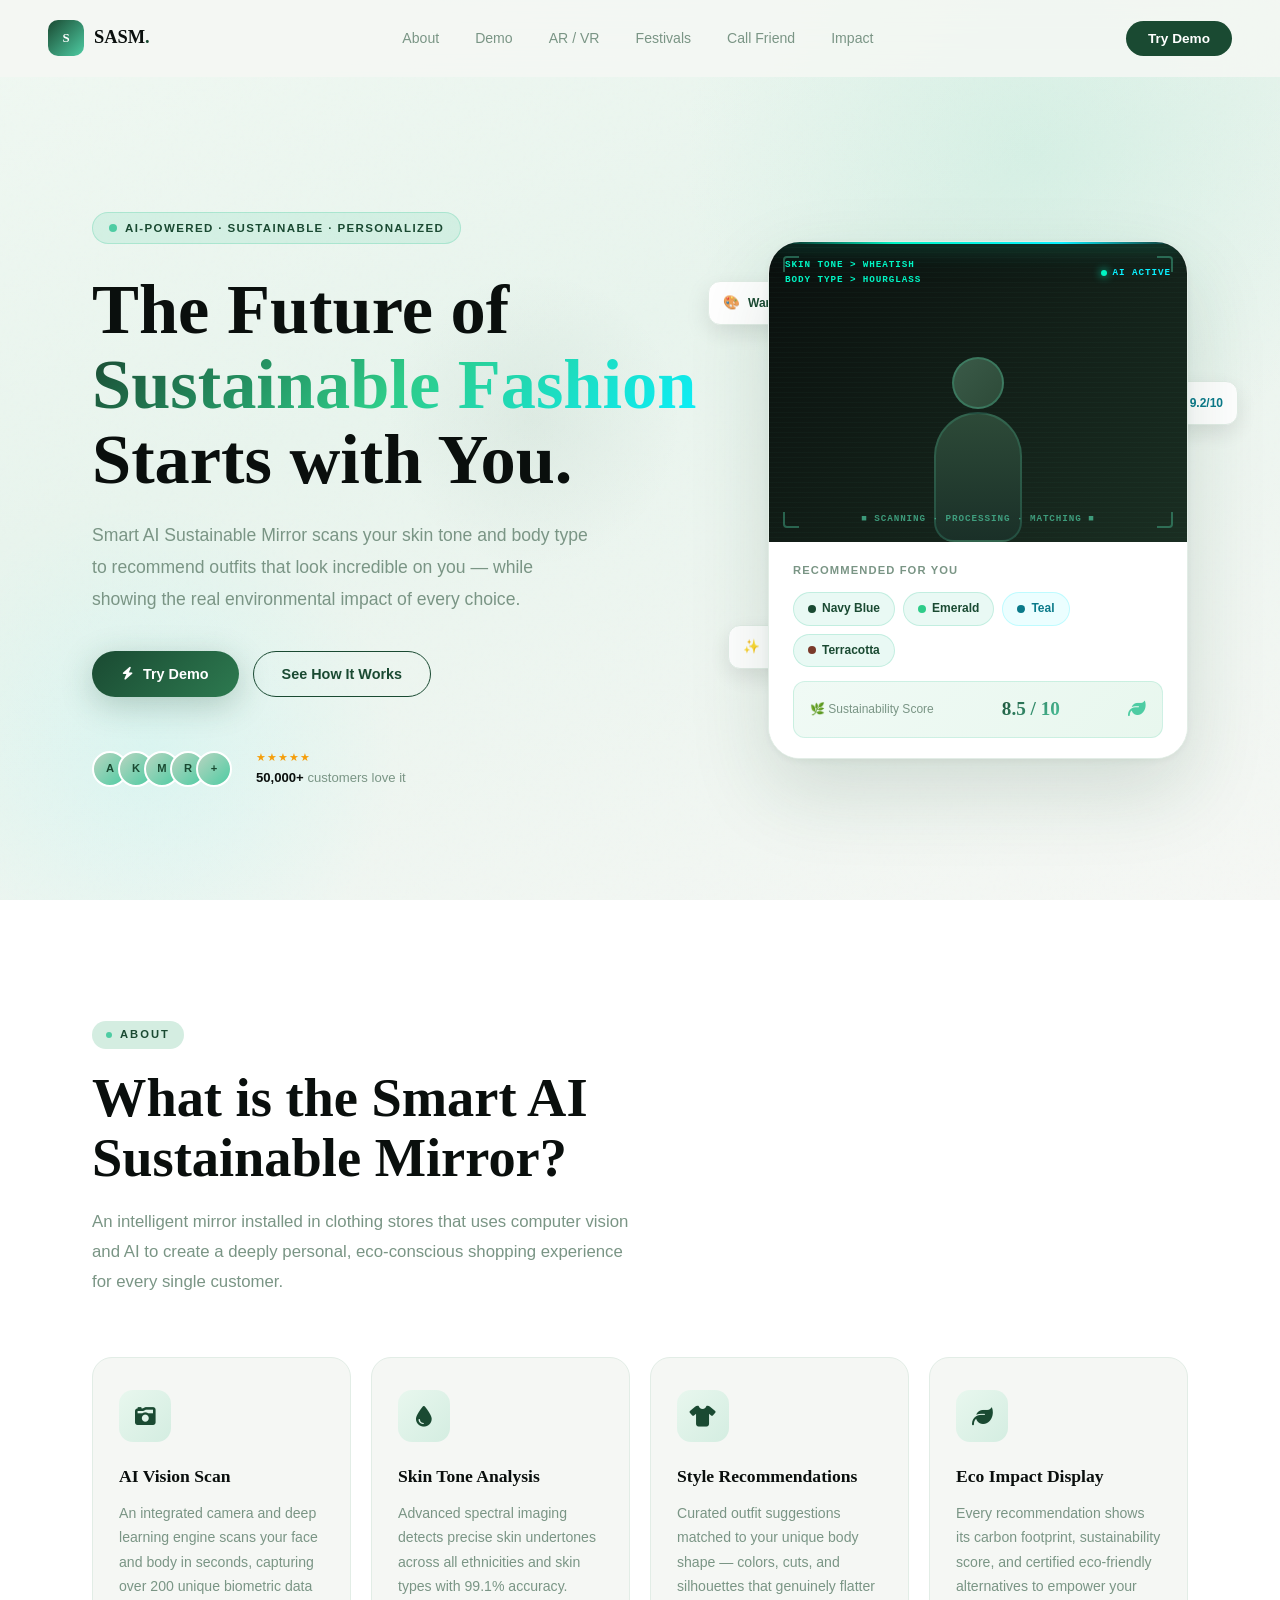
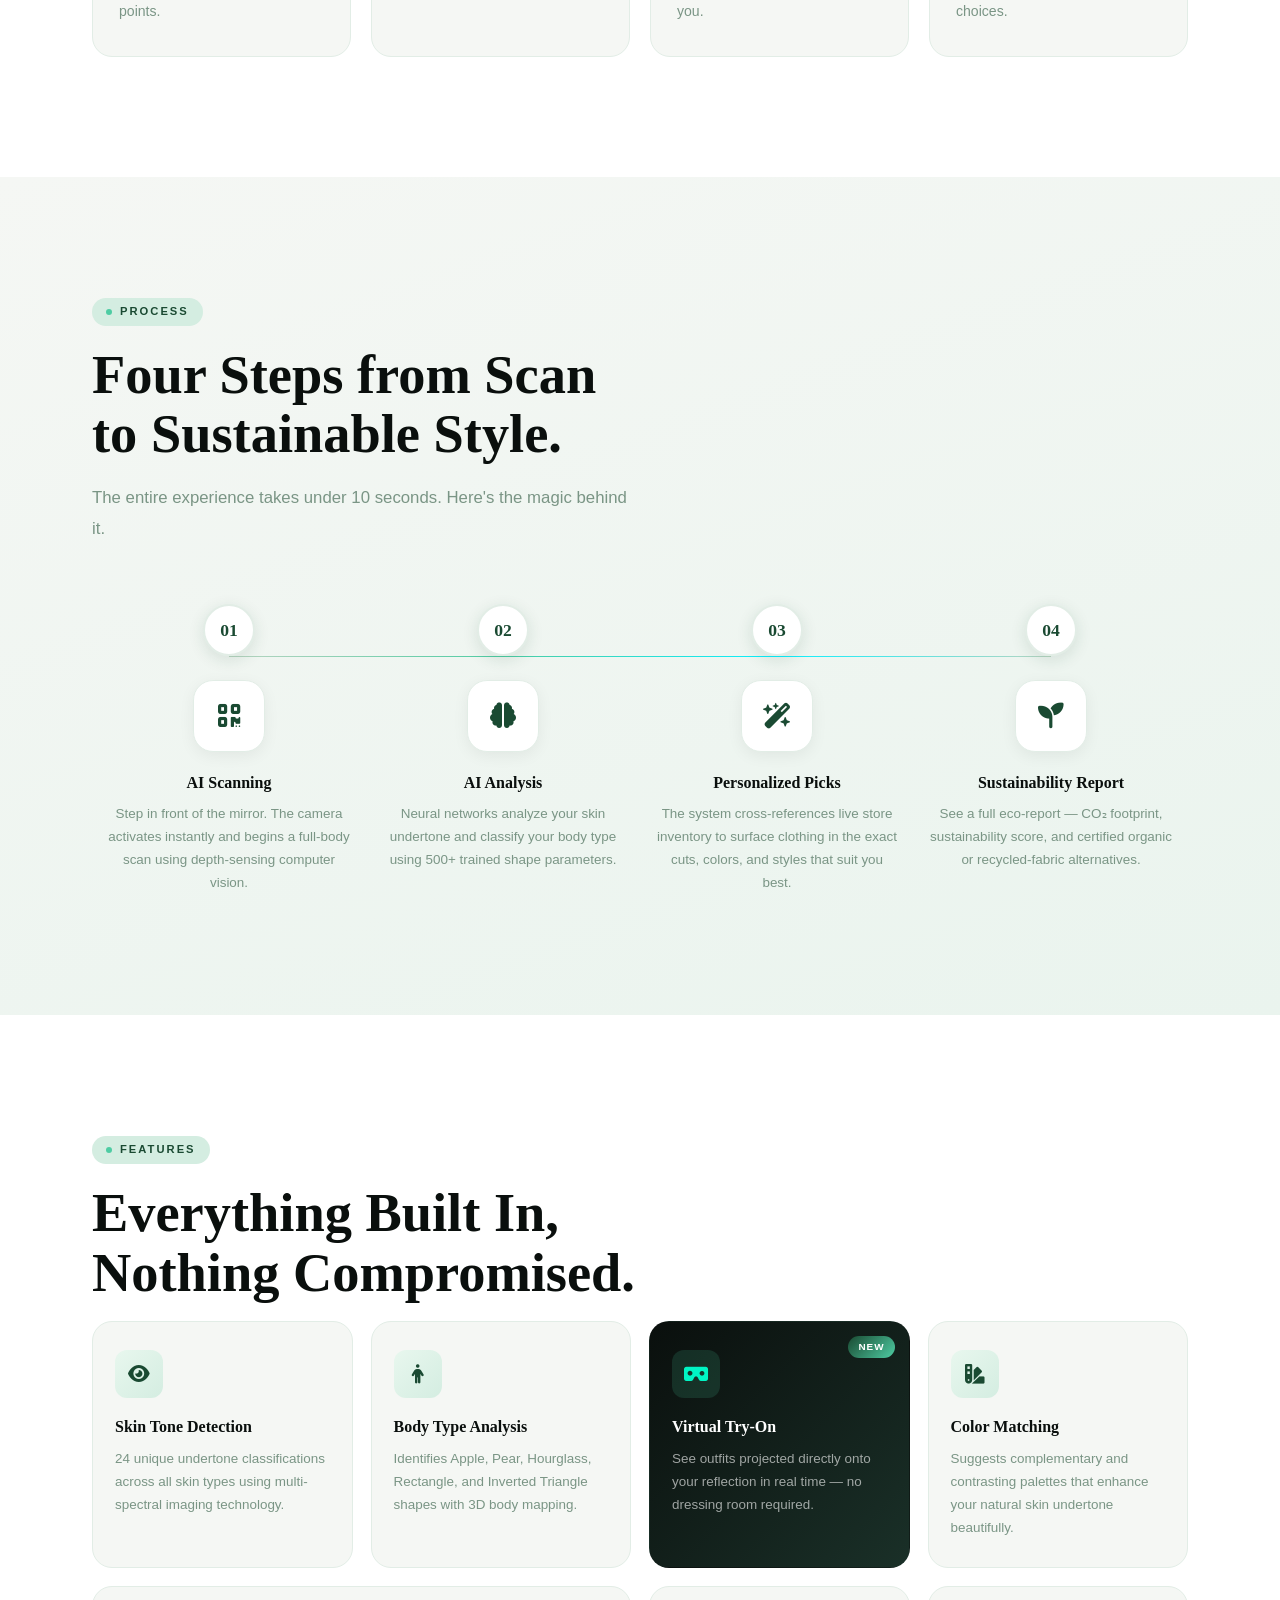
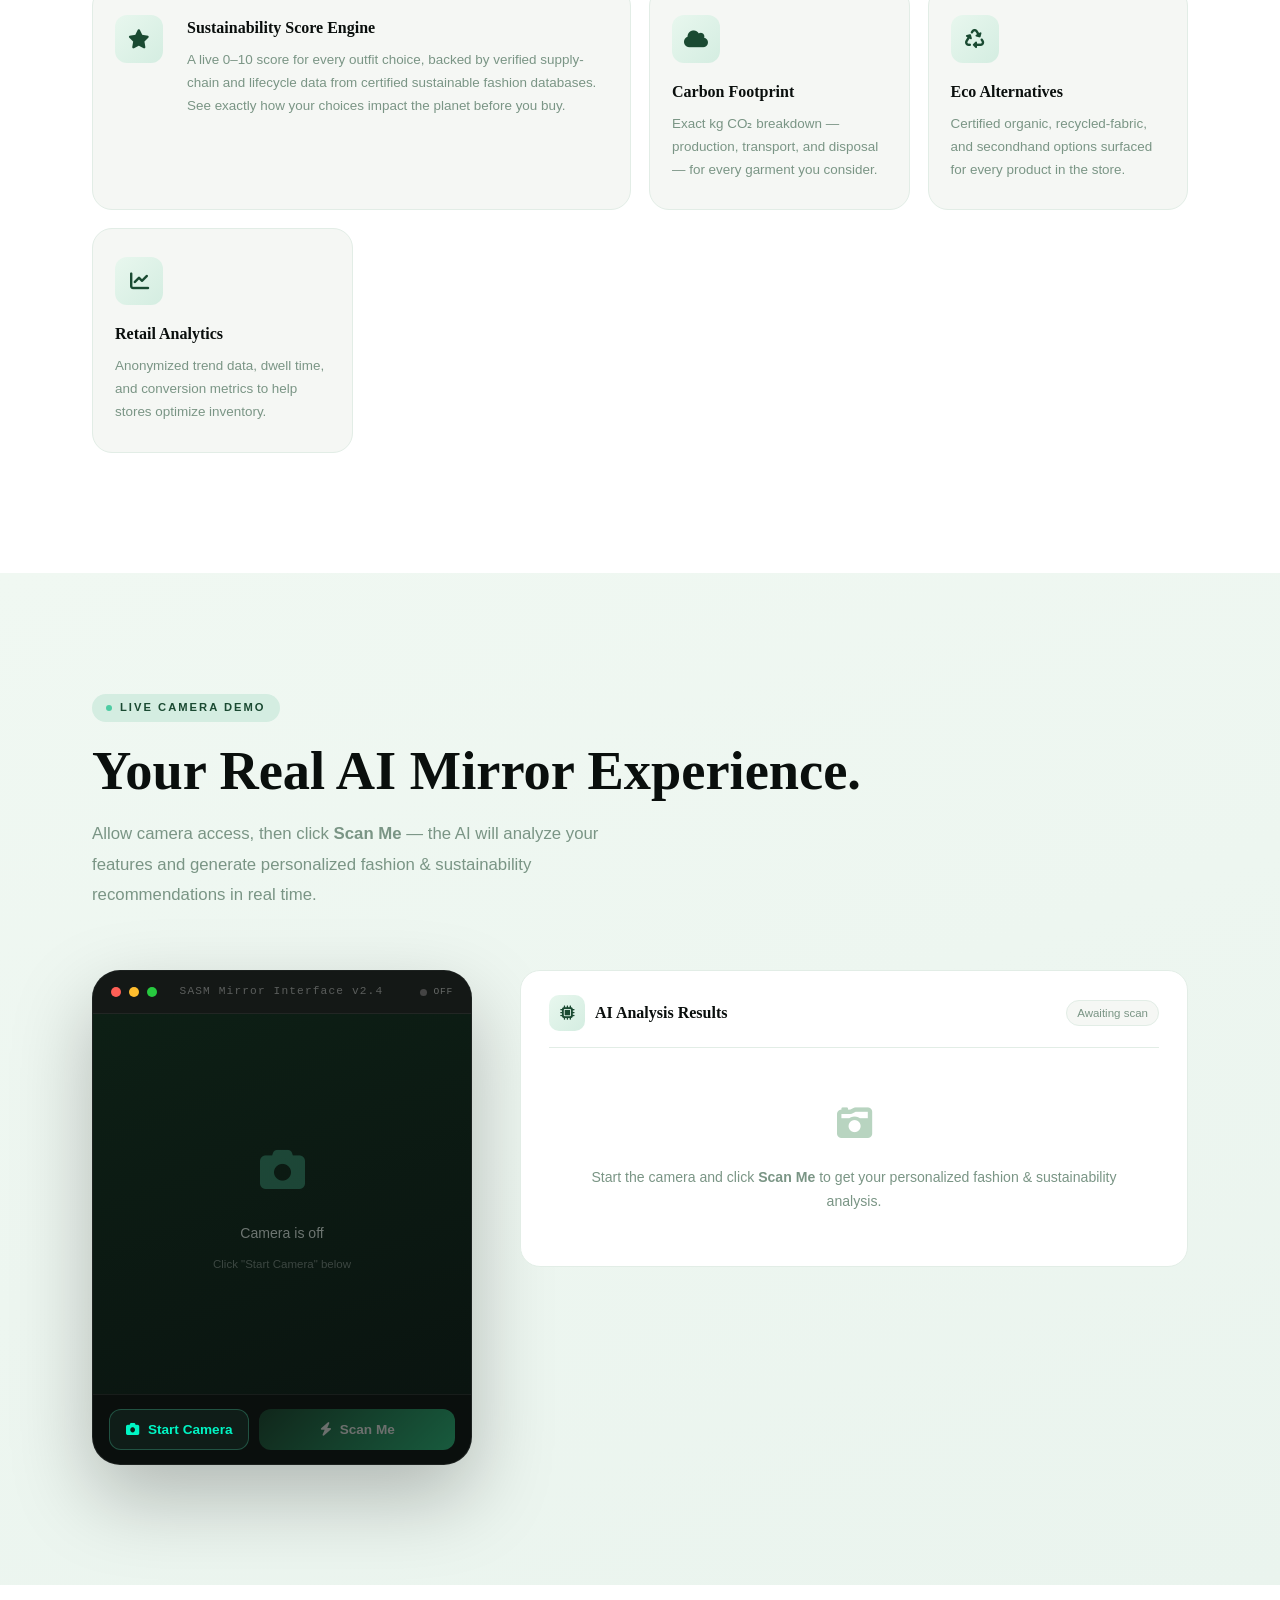
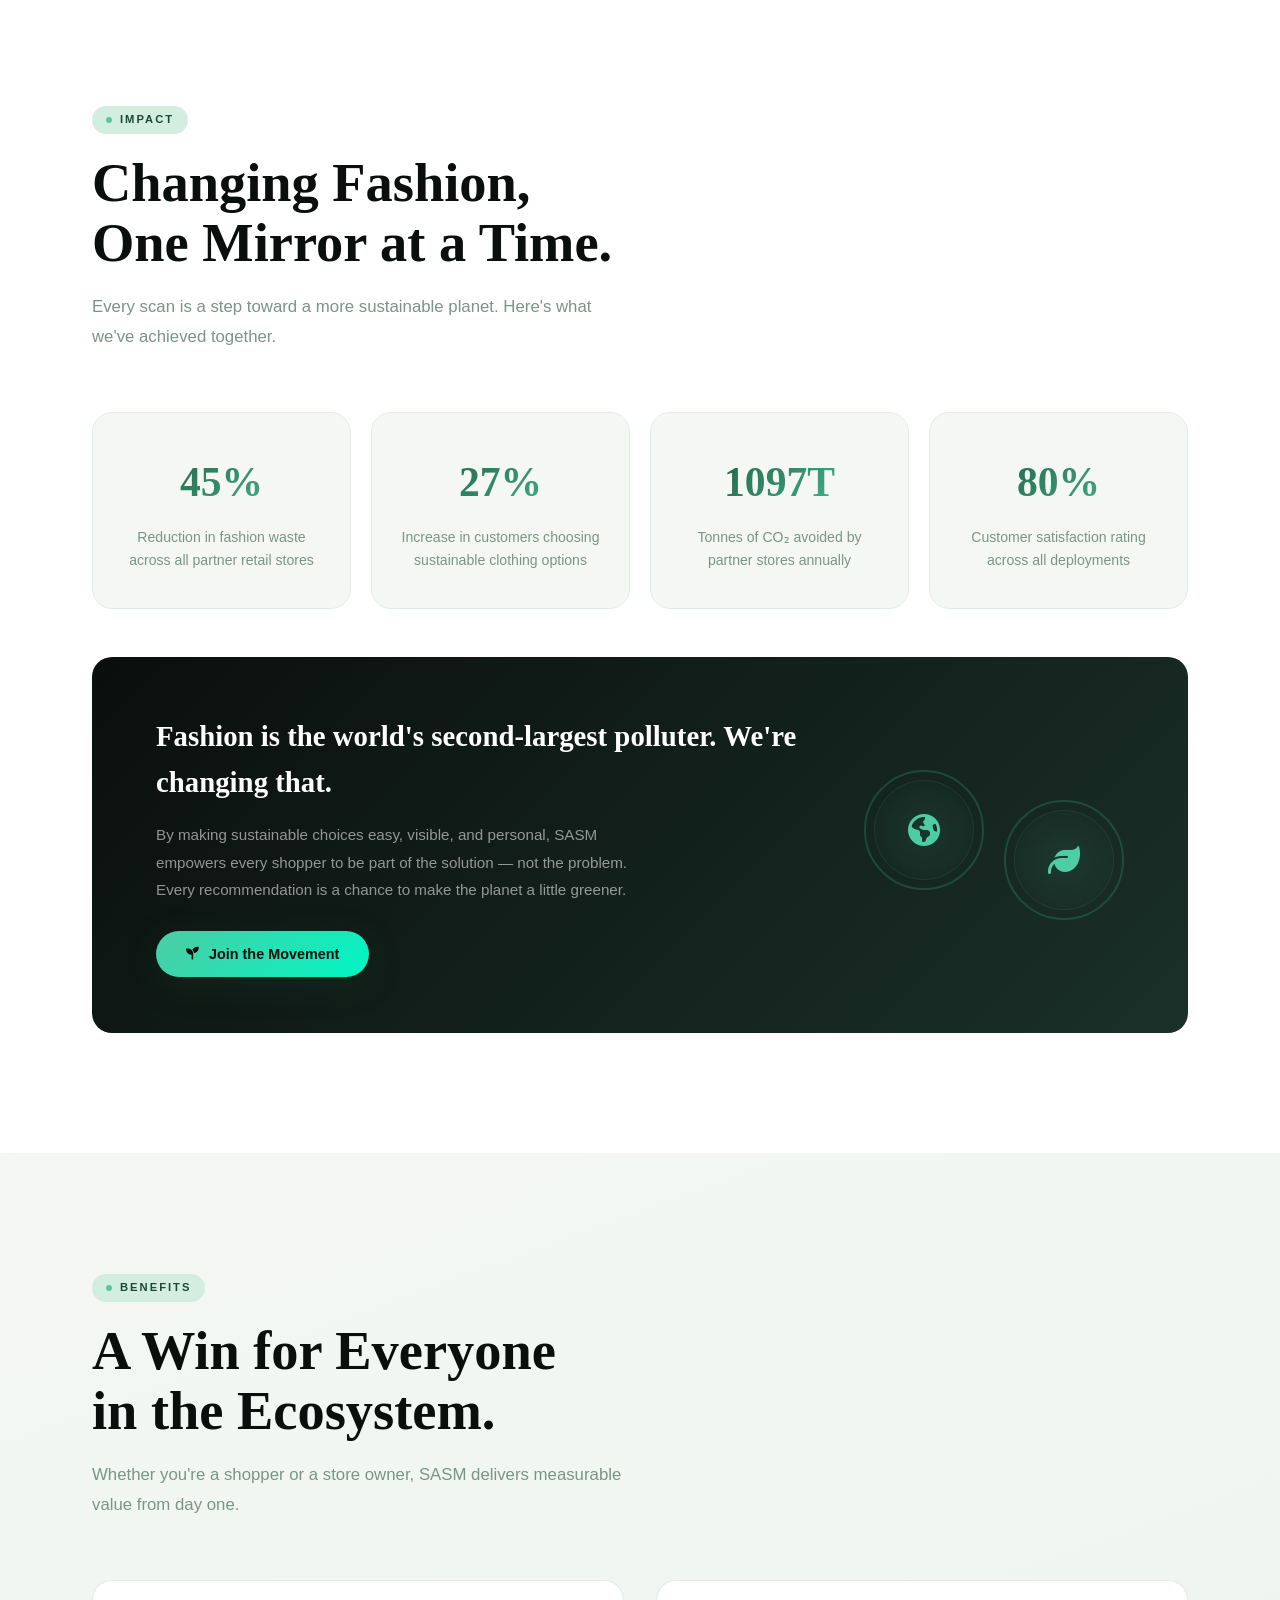
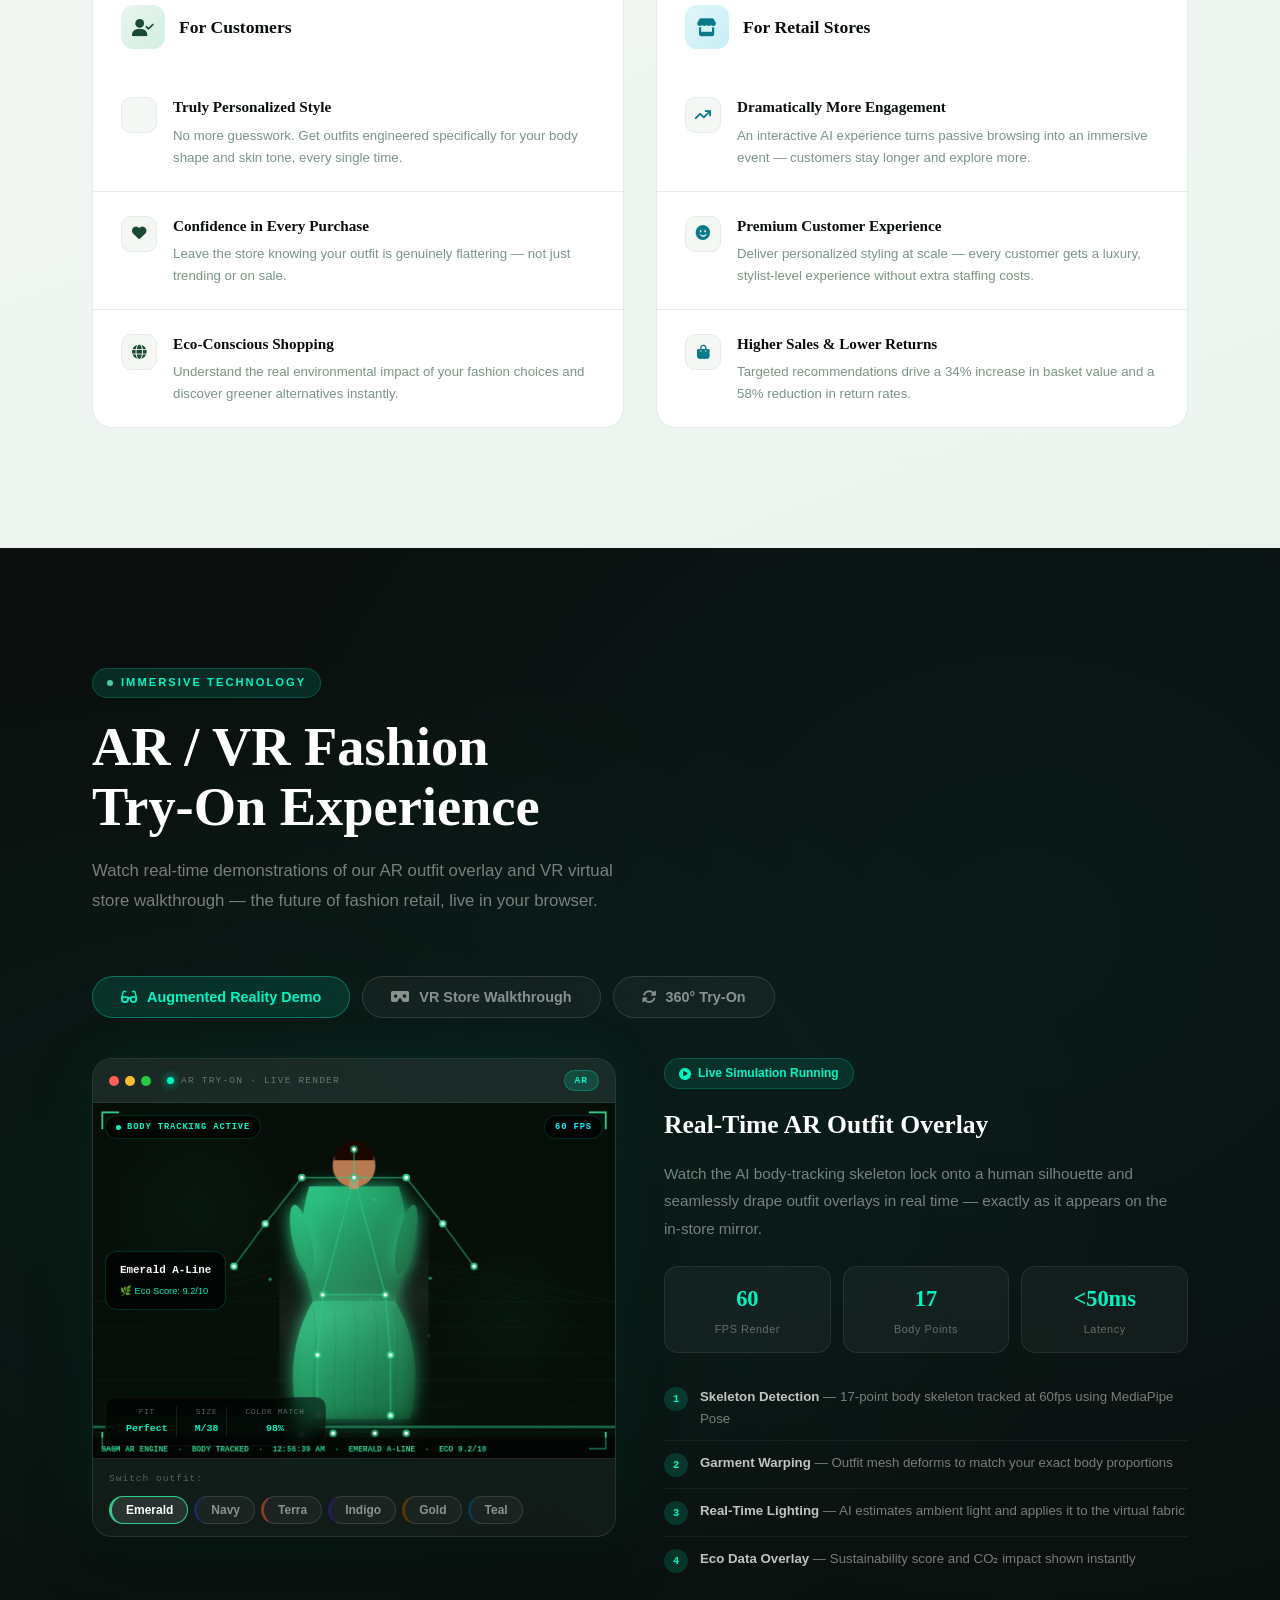
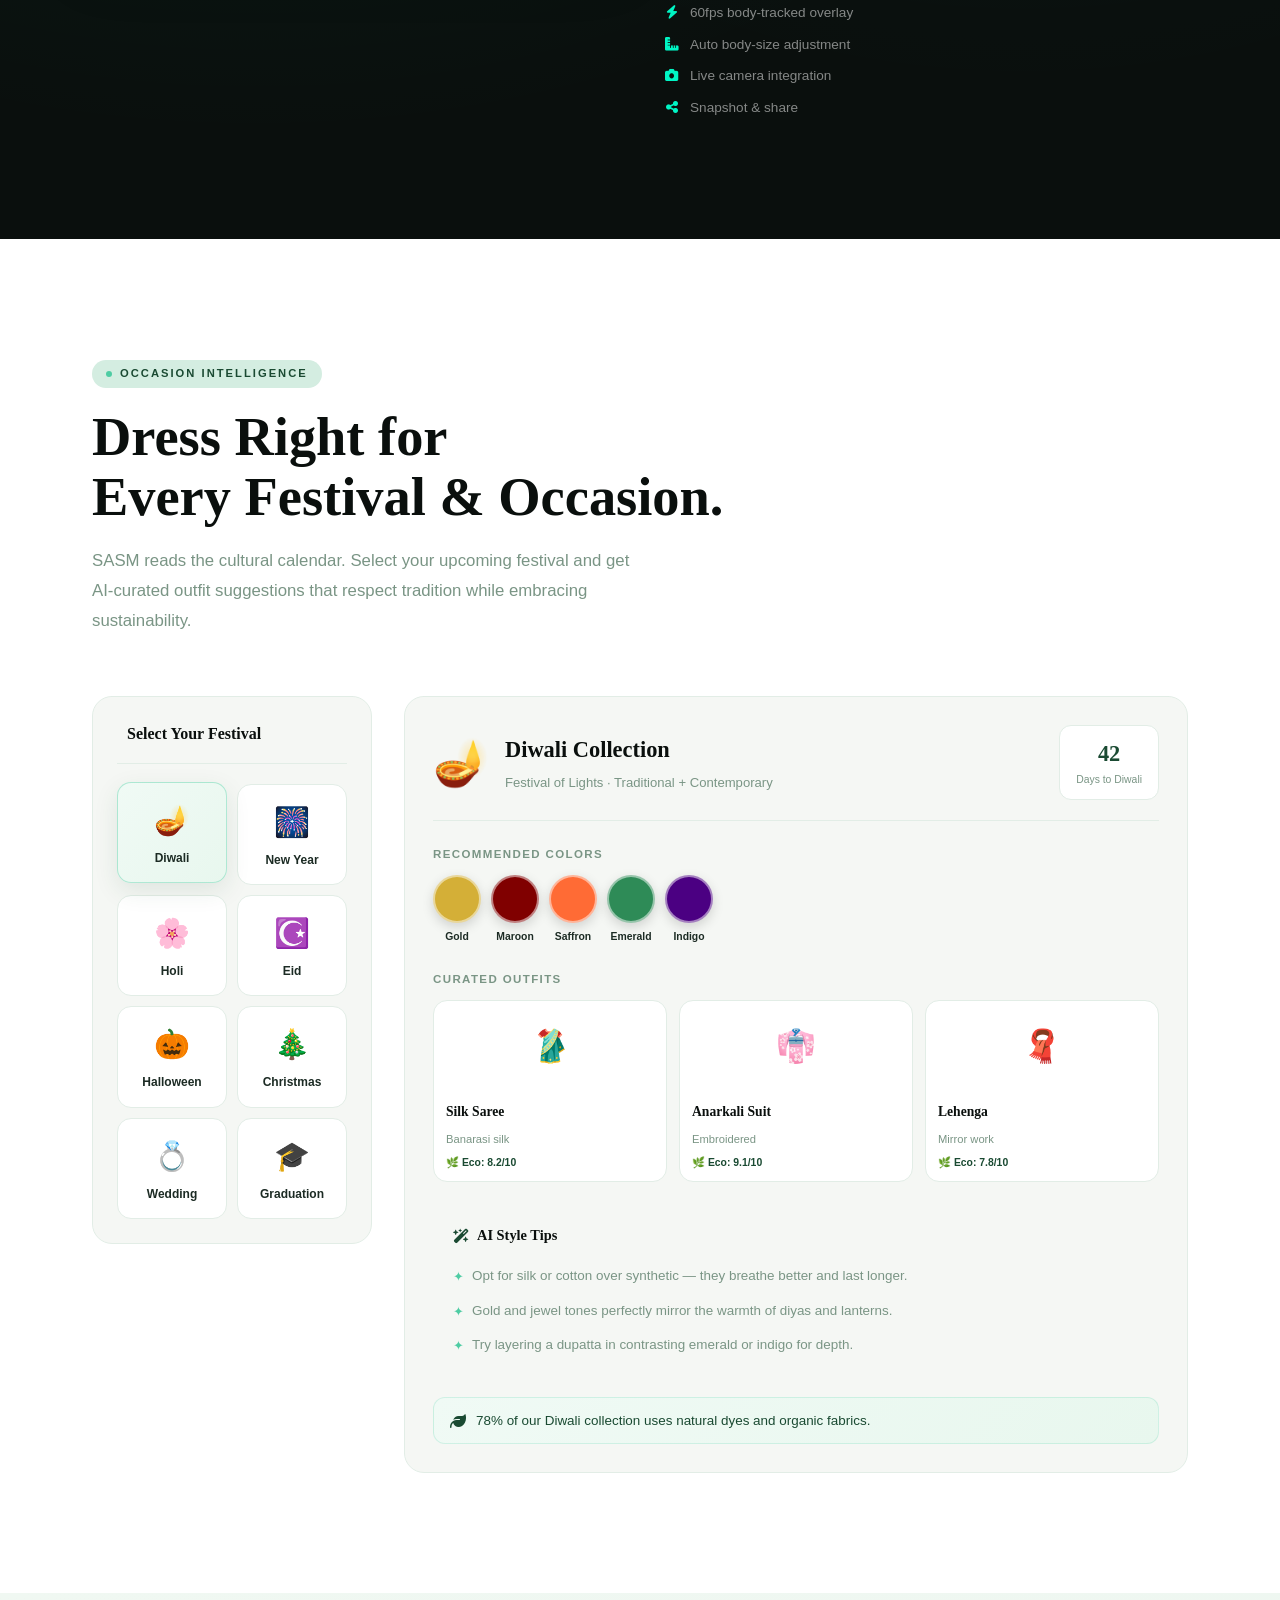
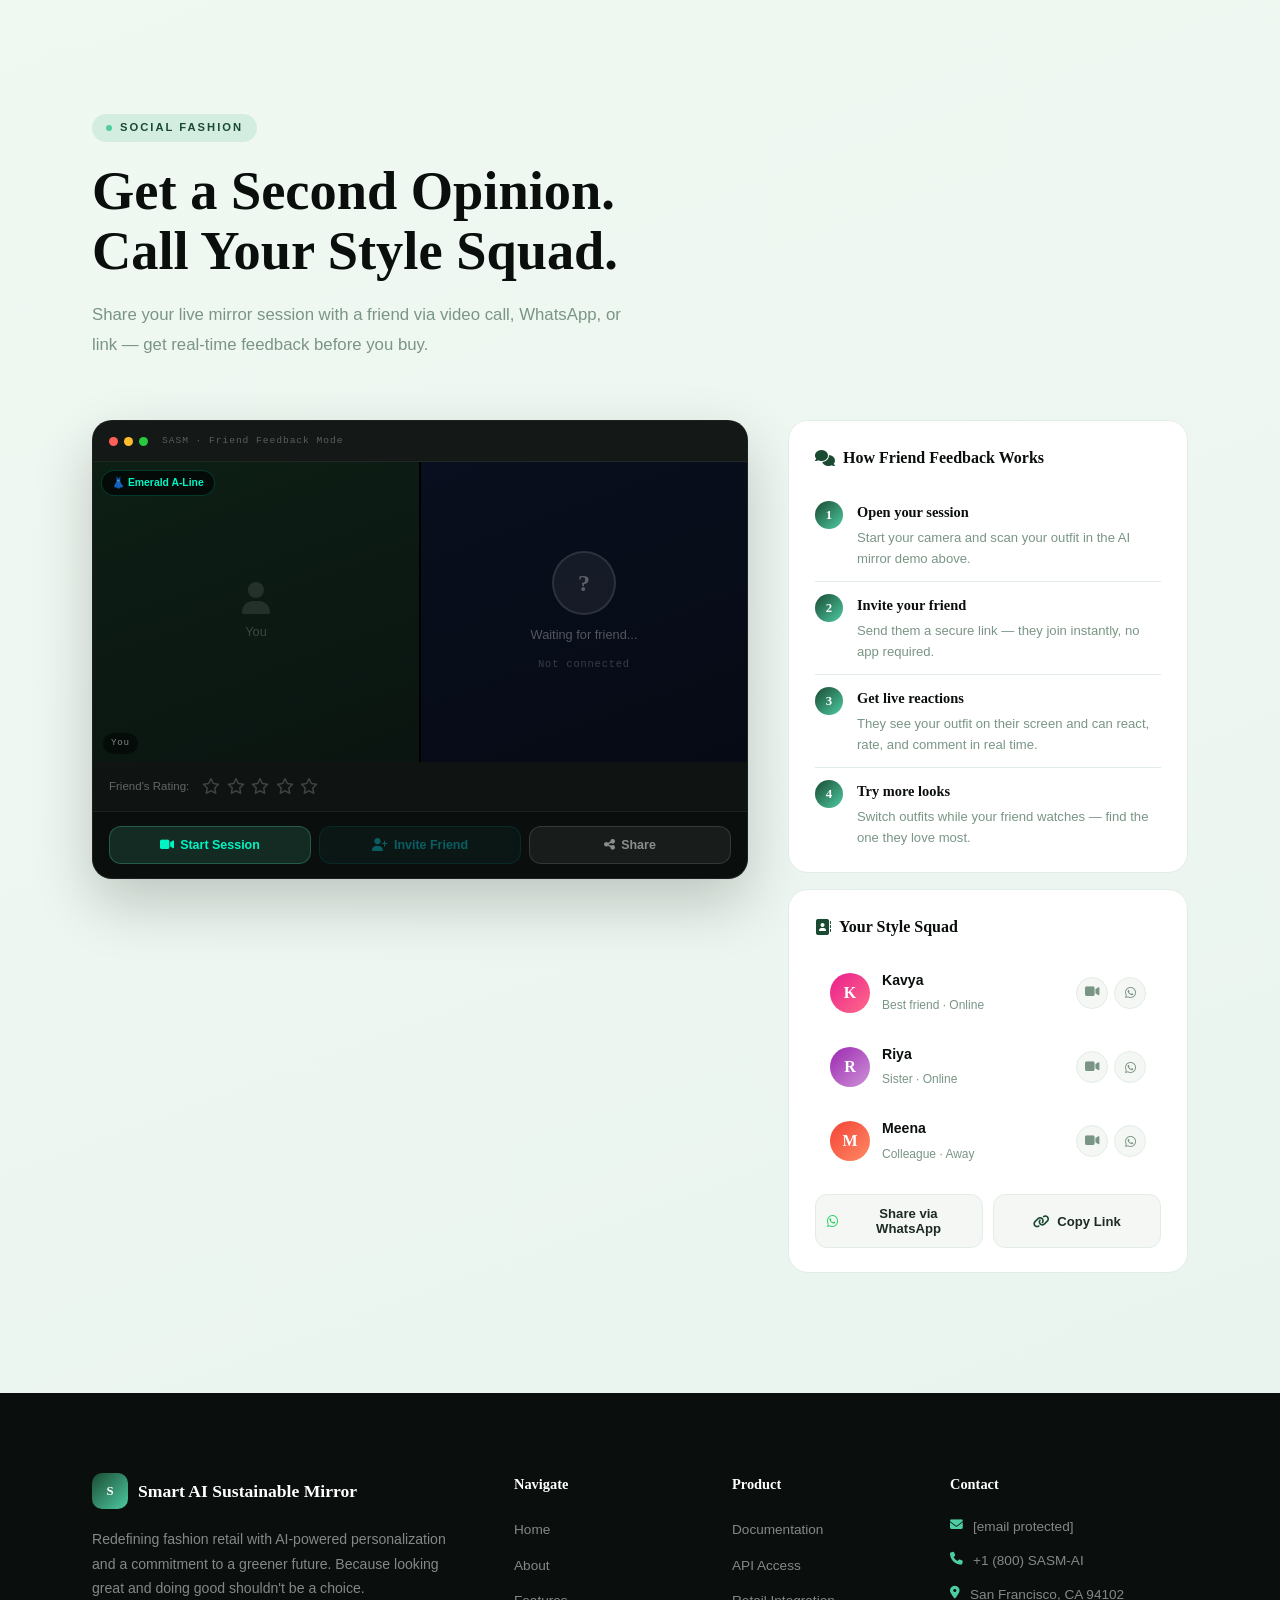
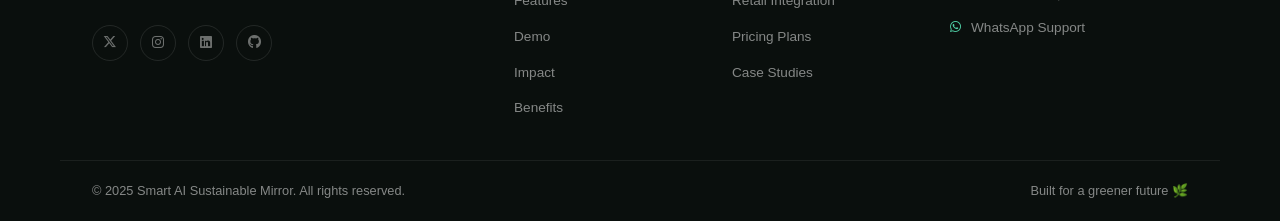
==== commit 1adc3a5d: "Add files via upload" ====
--- a/index.html
+++ b/index.html
@@ -1,441 +1,3639 @@
 <!DOCTYPE html>
 <html lang="en">
 <head>
-  <meta charset="UTF-8" />
-  <meta name="viewport" content="width=device-width, initial-scale=1.0" />
-  <title>Smart AI Sustainable Mirror</title>
-  <link rel="stylesheet" href="style.css" />
-  <link href="https://fonts.googleapis.com/css2?family=Syne:wght@400;600;700;800&family=DM+Sans:wght@300;400;500&display=swap" rel="stylesheet" />
-  <link rel="stylesheet" href="https://cdnjs.cloudflare.com/ajax/libs/font-awesome/6.5.0/css/all.min.css" />
+<meta charset="UTF-8"/>
+<meta name="viewport" content="width=device-width, initial-scale=1.0"/>
+<title>SASM — Smart AI Sustainable Mirror</title>
+<link href="https://fonts.googleapis.com/css2?family=Playfair+Display:wght@400;700;900&family=Outfit:wght@300;400;500;600&display=swap" rel="stylesheet"/>
+<link rel="stylesheet" href="https://cdnjs.cloudflare.com/ajax/libs/font-awesome/6.5.0/css/all.min.css"/>
+<style>
+/* ===================== RESET & ROOT ===================== */
+*,*::before,*::after{margin:0;padding:0;box-sizing:border-box}
+:root{
+  --ink:#0a0f0d;
+  --paper:#f5f7f4;
+  --sage:#b8d4c0;
+  --mint:#4ecca3;
+  --forest:#1a4a32;
+  --neon:#00f5c4;
+  --blue:#0af0ff;
+  --card:#ffffff;
+  --border:#e2ede6;
+  --text:#1c2b24;
+  --muted:#7a9585;
+  --ff-display:'Playfair Display',serif;
+  --ff-body:'Outfit',sans-serif;
+  --ease:cubic-bezier(.4,0,.2,1);
+  --r:20px;
+}
+html{scroll-behavior:smooth;font-size:16px}
+body{font-family:var(--ff-body);background:var(--paper);color:var(--text);overflow-x:hidden;line-height:1.6}
+a{text-decoration:none;color:inherit}
+ul{list-style:none}
+img{max-width:100%;display:block}
+
+/* ===================== SCROLLBAR ===================== */
+::-webkit-scrollbar{width:6px}
+::-webkit-scrollbar-track{background:var(--paper)}
+::-webkit-scrollbar-thumb{background:var(--mint);border-radius:3px}
+
+/* ===================== UTILITY ===================== */
+.container{max-width:1160px;margin:0 auto;padding:0 32px}
+.section{padding:120px 0}
+.label{
+  display:inline-flex;align-items:center;gap:8px;
+  font-family:var(--ff-body);font-weight:600;font-size:.7rem;
+  letter-spacing:.18em;text-transform:uppercase;
+  color:var(--forest);background:#d4ede1;
+  padding:5px 14px;border-radius:50px;margin-bottom:20px;
+}
+.label::before{content:'';width:6px;height:6px;background:var(--mint);border-radius:50%}
+.section-title{
+  font-family:var(--ff-display);font-size:clamp(2.2rem,4.5vw,3.4rem);
+  font-weight:900;line-height:1.1;color:var(--ink);margin-bottom:18px;
+}
+.section-sub{
+  font-size:1.05rem;color:var(--muted);max-width:540px;
+  line-height:1.8;margin-bottom:60px;font-weight:300;
+}
+.btn-primary{
+  display:inline-flex;align-items:center;gap:10px;
+  padding:15px 30px;border-radius:50px;border:none;cursor:pointer;
+  background:linear-gradient(135deg,var(--forest),#2d7a50);
+  color:#fff;font-family:var(--ff-body);font-weight:600;font-size:.9rem;
+  transition:all .3s var(--ease);box-shadow:0 8px 32px rgba(26,74,50,.25);
+}
+.btn-primary:hover{transform:translateY(-2px);box-shadow:0 12px 40px rgba(26,74,50,.35)}
+.btn-primary i{font-size:.8rem}
+.btn-outline{
+  display:inline-flex;align-items:center;gap:10px;
+  padding:14px 28px;border-radius:50px;
+  border:1.5px solid var(--forest);background:transparent;
+  color:var(--forest);font-family:var(--ff-body);font-weight:600;font-size:.9rem;
+  cursor:pointer;transition:all .3s var(--ease);
+}
+.btn-outline:hover{background:var(--forest);color:#fff;transform:translateY(-2px)}
+.card{
+  background:#fff;border:1px solid var(--border);
+  border-radius:var(--r);padding:36px 30px;
+  transition:all .35s var(--ease);
+}
+.card:hover{transform:translateY(-6px);box-shadow:0 20px 60px rgba(26,74,50,.1);border-color:#b8d4c0}
+
+/* reveal animation */
+.reveal{opacity:0;transform:translateY(30px);transition:opacity .7s var(--ease),transform .7s var(--ease)}
+.reveal.up{opacity:1;transform:translateY(0)}
+.reveal-left{opacity:0;transform:translateX(-40px);transition:opacity .7s var(--ease),transform .7s var(--ease)}
+.reveal-left.up{opacity:1;transform:translateX(0)}
+.reveal-right{opacity:0;transform:translateX(40px);transition:opacity .7s var(--ease),transform .7s var(--ease)}
+.reveal-right.up{opacity:1;transform:translateX(0)}
+
+/* ===================== NAV ===================== */
+.nav{
+  position:fixed;top:0;left:0;right:0;z-index:999;
+  display:flex;align-items:center;justify-content:space-between;
+  padding:20px 48px;
+  background:rgba(245,247,244,.85);
+  backdrop-filter:blur(24px);-webkit-backdrop-filter:blur(24px);
+  border-bottom:1px solid transparent;
+  transition:all .4s var(--ease);
+}
+.nav.scrolled{padding:14px 48px;border-bottom-color:var(--border);background:rgba(245,247,244,.97)}
+.nav-logo{display:flex;align-items:center;gap:10px}
+.logo-mark{
+  width:36px;height:36px;border-radius:10px;
+  background:linear-gradient(135deg,var(--forest),var(--mint));
+  display:flex;align-items:center;justify-content:center;
+  color:#fff;font-family:var(--ff-display);font-weight:900;font-size:.8rem;
+}
+.logo-text{font-family:var(--ff-display);font-weight:700;font-size:1.15rem;color:var(--ink)}
+.logo-text span{color:var(--forest)}
+.nav-links{display:flex;align-items:center;gap:36px}
+.nav-links a{font-size:.88rem;font-weight:500;color:var(--muted);transition:color .2s}
+.nav-links a:hover{color:var(--forest)}
+.nav-right{display:flex;align-items:center;gap:14px}
+.nav-cta{
+  padding:10px 22px;border-radius:50px;border:none;cursor:pointer;
+  background:var(--forest);color:#fff;
+  font-family:var(--ff-body);font-weight:600;font-size:.85rem;
+  transition:all .3s var(--ease);
+}
+.nav-cta:hover{background:#2d7a50;transform:scale(1.03)}
+.hamburger{display:none;flex-direction:column;gap:5px;cursor:pointer;padding:4px}
+.hamburger span{width:22px;height:2px;background:var(--ink);border-radius:2px;transition:all .3s}
+.mobile-menu{
+  display:none;position:fixed;top:70px;left:0;right:0;z-index:998;
+  background:rgba(245,247,244,.98);backdrop-filter:blur(20px);
+  padding:24px 32px 32px;border-bottom:1px solid var(--border);
+  transform:translateY(-10px);opacity:0;
+  transition:all .3s var(--ease);pointer-events:none;
+}
+.mobile-menu.open{display:block;transform:translateY(0);opacity:1;pointer-events:all}
+.mobile-menu a{display:block;padding:14px 0;font-size:1rem;font-weight:500;color:var(--text);border-bottom:1px solid var(--border)}
+.mobile-menu a:last-child{border-bottom:none}
+
+/* ===================== HERO ===================== */
+.hero{
+  min-height:100vh;
+  background:linear-gradient(160deg,#f0f8f2 0%,#e8f4ed 40%,#f5f7f4 100%);
+  position:relative;overflow:hidden;
+  display:flex;align-items:center;
+  padding-top:100px;
+}
+.hero-noise{
+  position:absolute;inset:0;
+  background-image:url("data:image/svg+xml,%3Csvg viewBox='0 0 256 256' xmlns='http://www.w3.org/2000/svg'%3E%3Cfilter id='noise'%3E%3CfeTurbulence type='fractalNoise' baseFrequency='0.9' numOctaves='4' stitchTiles='stitch'/%3E%3C/filter%3E%3Crect width='100%25' height='100%25' filter='url(%23noise)' opacity='0.03'/%3E%3C/svg%3E");
+  pointer-events:none;opacity:.4;
+}
+.hero-circle{
+  position:absolute;border-radius:50%;pointer-events:none;
+}
+.hc1{width:700px;height:700px;background:radial-gradient(circle,rgba(78,204,163,.12),transparent 70%);top:-200px;right:-100px}
+.hc2{width:500px;height:500px;background:radial-gradient(circle,rgba(10,240,255,.08),transparent 70%);bottom:-100px;left:-100px}
+.hc3{width:300px;height:300px;background:radial-gradient(circle,rgba(26,74,50,.06),transparent 70%);top:30%;left:30%}
+
+.hero-inner{
+  position:relative;z-index:1;width:100%;max-width:1160px;
+  margin:0 auto;padding:0 32px;
+  display:grid;grid-template-columns:1fr 420px;gap:60px;align-items:center;
+}
+.hero-badge{
+  display:inline-flex;align-items:center;gap:8px;
+  background:rgba(78,204,163,.15);border:1px solid rgba(78,204,163,.3);
+  padding:6px 16px;border-radius:50px;margin-bottom:28px;
+}
+.badge-blink{width:8px;height:8px;background:var(--mint);border-radius:50%;animation:blink 2s infinite}
+@keyframes blink{0%,100%{opacity:1;box-shadow:0 0 0 0 rgba(78,204,163,.4)}50%{opacity:.5;box-shadow:0 0 0 6px rgba(78,204,163,0)}}
+.badge-text{font-size:.72rem;font-weight:600;letter-spacing:.12em;text-transform:uppercase;color:var(--forest)}
+
+.hero-title{
+  font-family:var(--ff-display);font-size:clamp(2.8rem,5.5vw,4.5rem);
+  font-weight:900;line-height:1.06;color:var(--ink);margin-bottom:24px;
+}
+.hero-title .em{
+  display:block;
+  background:linear-gradient(135deg,var(--forest) 0%,#2ecc89 50%,var(--blue) 100%);
+  -webkit-background-clip:text;-webkit-text-fill-color:transparent;background-clip:text;
+}
+.hero-desc{font-size:1.1rem;color:var(--muted);line-height:1.8;margin-bottom:36px;max-width:500px;font-weight:300}
+.hero-btns{display:flex;gap:14px;flex-wrap:wrap;margin-bottom:52px}
+.hero-proof{display:flex;align-items:center;gap:24px}
+.proof-avatars{display:flex}
+.proof-avatars span{
+  width:36px;height:36px;border-radius:50%;border:2.5px solid #fff;
+  background:linear-gradient(135deg,var(--sage),var(--mint));
+  display:flex;align-items:center;justify-content:center;font-size:.7rem;font-weight:700;color:var(--forest);
+  margin-left:-10px;
+}
+.proof-avatars span:first-child{margin-left:0}
+.proof-text p{font-size:.82rem;color:var(--muted);font-weight:400}
+.proof-text strong{color:var(--ink);font-weight:600}
+.stars{color:#f59e0b;font-size:.7rem;letter-spacing:1px}
+
+/* MIRROR CARD */
+.mirror-card{
+  position:relative;
+  background:#fff;border:1px solid var(--border);
+  border-radius:32px;overflow:hidden;
+  box-shadow:0 32px 80px rgba(26,74,50,.15),0 2px 8px rgba(26,74,50,.06);
+  animation:floatCard 5s ease-in-out infinite;
+}
+@keyframes floatCard{0%,100%{transform:translateY(0)}50%{transform:translateY(-12px)}}
+.mirror-top{
+  background:linear-gradient(135deg,var(--ink),#1a2e22);
+  padding:28px 28px 0;position:relative;overflow:hidden;
+  height:300px;
+}
+.mt-scan{
+  position:absolute;inset:0;
+  background:repeating-linear-gradient(0deg,transparent,transparent 4px,rgba(78,204,163,.03) 4px,rgba(78,204,163,.03) 5px);
+}
+.mt-scanline{
+  position:absolute;left:0;right:0;height:2px;
+  background:linear-gradient(90deg,transparent,var(--neon) 30%,var(--blue) 70%,transparent);
+  box-shadow:0 0 20px var(--neon),0 0 40px rgba(78,204,163,.4);
+  animation:scanDown 2.8s linear infinite;top:0;
+}
+@keyframes scanDown{0%{top:0;opacity:1}95%{opacity:1}100%{top:100%;opacity:0}}
+.mt-person{
+  position:absolute;bottom:0;left:50%;transform:translateX(-50%);
+  display:flex;flex-direction:column;align-items:center;
+}
+.p-head{
+  width:52px;height:52px;border-radius:50%;
+  background:linear-gradient(135deg,#3a5a48,#2d4a38);
+  border:2px solid rgba(78,204,163,.3);margin-bottom:3px;
+}
+.p-body{
+  width:88px;height:130px;border-radius:44px 44px 20px 20px;
+  background:linear-gradient(180deg,#2d4a38,#1a3028);
+  border:2px solid rgba(78,204,163,.2);
+}
+.mt-overlay{
+  position:absolute;inset:0;
+  display:flex;flex-direction:column;justify-content:space-between;
+  padding:16px;pointer-events:none;
+}
+.hud{font-family:monospace;font-size:.58rem;letter-spacing:.1em;font-weight:700}
+.hud-top{display:flex;justify-content:space-between}
+.hud-tl{color:var(--neon)}
+.hud-tr{color:var(--blue);display:flex;align-items:center;gap:6px}
+.hud-dot{width:6px;height:6px;background:var(--neon);border-radius:50%;box-shadow:0 0 8px var(--neon);animation:blink 1.5s infinite}
+.hud-bot{color:rgba(78,204,163,.7);text-align:center}
+.corner{position:absolute;width:16px;height:16px;border-color:rgba(78,204,163,.4);border-style:solid}
+.corner.tl{top:14px;left:14px;border-width:2px 0 0 2px;border-radius:4px 0 0 0}
+.corner.tr{top:14px;right:14px;border-width:2px 2px 0 0;border-radius:0 4px 0 0}
+.corner.bl{bottom:14px;left:14px;border-width:0 0 2px 2px;border-radius:0 0 0 4px}
+.corner.br{bottom:14px;right:14px;border-width:0 2px 2px 0;border-radius:0 0 4px 0}
+
+.mirror-bottom{padding:20px 24px;background:#fff}
+.mb-title{font-size:.7rem;font-weight:600;letter-spacing:.1em;text-transform:uppercase;color:var(--muted);margin-bottom:12px}
+.mb-chips{display:flex;flex-wrap:wrap;gap:8px;margin-bottom:14px}
+.chip{
+  padding:6px 14px;border-radius:50px;font-size:.75rem;font-weight:600;
+  display:flex;align-items:center;gap:6px;
+}
+.chip.green{background:rgba(78,204,163,.12);color:var(--forest);border:1px solid rgba(78,204,163,.25)}
+.chip.blue{background:rgba(10,240,255,.08);color:#0a7a8a;border:1px solid rgba(10,240,255,.2)}
+.chip-dot{width:8px;height:8px;border-radius:50%}
+.mb-score{
+  display:flex;align-items:center;justify-content:space-between;
+  background:linear-gradient(135deg,#f0faf5,#e8f7ee);
+  padding:12px 16px;border-radius:12px;border:1px solid rgba(78,204,163,.2);
+}
+.score-label{font-size:.75rem;color:var(--muted);font-weight:500}
+.score-val{
+  font-family:var(--ff-display);font-size:1.2rem;font-weight:700;
+  background:linear-gradient(135deg,var(--forest),var(--mint));
+  -webkit-background-clip:text;-webkit-text-fill-color:transparent;background-clip:text;
+}
+.score-ico{color:var(--mint);font-size:1.1rem}
+.floating-tag{
+  position:absolute;background:#fff;border:1px solid var(--border);
+  border-radius:12px;padding:10px 14px;
+  box-shadow:0 8px 24px rgba(0,0,0,.1);
+  font-size:.75rem;font-weight:600;display:flex;align-items:center;gap:8px;
+  white-space:nowrap;
+}
+.ft1{top:40px;left:-60px;color:var(--forest);animation:ft1float 4s ease-in-out infinite}
+.ft2{top:140px;right:-50px;color:#0a7a8a;animation:ft2float 4.5s ease-in-out infinite}
+.ft3{bottom:90px;left:-40px;color:var(--forest);animation:ft1float 5s ease-in-out infinite 1s}
+@keyframes ft1float{0%,100%{transform:translateY(0) rotate(-2deg)}50%{transform:translateY(-8px) rotate(-1deg)}}
+@keyframes ft2float{0%,100%{transform:translateY(0) rotate(2deg)}50%{transform:translateY(-10px) rotate(1deg)}}
+.fti{font-size:.85rem}
+
+/* ===================== ABOUT ===================== */
+.about{background:#fff}
+.about-grid{display:grid;grid-template-columns:repeat(4,1fr);gap:20px;margin-top:0}
+.about-card{
+  background:var(--paper);border:1px solid var(--border);
+  border-radius:var(--r);padding:32px 26px;
+  transition:all .35s var(--ease);cursor:default;
+  position:relative;overflow:hidden;
+}
+.about-card::after{
+  content:'';position:absolute;bottom:0;left:0;right:0;height:3px;
+  background:linear-gradient(90deg,var(--forest),var(--mint));
+  transform:scaleX(0);transform-origin:left;transition:transform .4s var(--ease);
+}
+.about-card:hover::after{transform:scaleX(1)}
+.about-card:hover{background:#fff;transform:translateY(-6px);box-shadow:0 16px 48px rgba(26,74,50,.1)}
+.ac-icon{
+  width:52px;height:52px;border-radius:14px;
+  background:linear-gradient(135deg,#e8f7ee,#d4ede1);
+  display:flex;align-items:center;justify-content:center;
+  font-size:1.3rem;color:var(--forest);margin-bottom:20px;
+}
+.about-card h3{font-family:var(--ff-display);font-weight:700;font-size:1.1rem;color:var(--ink);margin-bottom:10px}
+.about-card p{font-size:.88rem;color:var(--muted);line-height:1.75}
+
+/* ===================== HOW IT WORKS ===================== */
+.hiw{background:linear-gradient(160deg,#f5f7f4,#eaf4ee)}
+.hiw-steps{display:grid;grid-template-columns:repeat(4,1fr);gap:0;position:relative;margin-top:0}
+.hiw-steps::before{
+  content:'';position:absolute;top:52px;left:12.5%;right:12.5%;height:1px;
+  background:linear-gradient(90deg,var(--sage),var(--mint),var(--blue),var(--sage));
+  z-index:0;
+}
+.step{
+  display:flex;flex-direction:column;align-items:center;
+  text-align:center;padding:0 16px;position:relative;z-index:1;
+}
+.step-num{
+  width:52px;height:52px;border-radius:50%;
+  background:#fff;border:2px solid var(--border);
+  display:flex;align-items:center;justify-content:center;
+  font-family:var(--ff-display);font-weight:900;font-size:1.1rem;
+  color:var(--forest);margin-bottom:24px;
+  box-shadow:0 4px 16px rgba(26,74,50,.12);
+  transition:all .3s;
+}
+.step:hover .step-num{
+  background:linear-gradient(135deg,var(--forest),var(--mint));
+  color:#fff;border-color:transparent;transform:scale(1.1);
+  box-shadow:0 8px 24px rgba(26,74,50,.25);
+}
+.step-icon-wrap{
+  width:72px;height:72px;border-radius:20px;
+  background:#fff;border:1px solid var(--border);
+  display:flex;align-items:center;justify-content:center;
+  font-size:1.6rem;color:var(--forest);margin-bottom:18px;
+  box-shadow:0 4px 16px rgba(0,0,0,.06);
+  transition:all .35s var(--ease);
+}
+.step:hover .step-icon-wrap{
+  background:linear-gradient(135deg,#e8f7ee,#d4ede1);
+  border-color:rgba(78,204,163,.3);
+  transform:translateY(-4px);box-shadow:0 12px 32px rgba(26,74,50,.15);
+}
+.step h3{font-family:var(--ff-display);font-weight:700;font-size:1rem;color:var(--ink);margin-bottom:8px}
+.step p{font-size:.84rem;color:var(--muted);line-height:1.7}
+
+/* ===================== FEATURES ===================== */
+.features-section{background:#fff}
+.feat-grid{display:grid;grid-template-columns:repeat(4,1fr);gap:18px}
+.feat-card{
+  background:var(--paper);border:1px solid var(--border);
+  border-radius:var(--r);padding:28px 22px;
+  transition:all .35s var(--ease);cursor:default;position:relative;overflow:hidden;
+}
+.feat-card.wide{grid-column:span 2;display:flex;gap:24px;align-items:flex-start}
+.feat-card:hover{background:#fff;transform:translateY(-5px);box-shadow:0 16px 48px rgba(26,74,50,.1);border-color:var(--sage)}
+.feat-card.highlight{
+  background:linear-gradient(135deg,var(--ink),#1a3028);
+  border-color:transparent;color:#fff;
+}
+.feat-card.highlight p{color:rgba(255,255,255,.6)}
+.feat-card.highlight h3{color:#fff}
+.feat-card.highlight .fi{background:rgba(78,204,163,.15);color:var(--neon)}
+.fi{
+  width:48px;height:48px;min-width:48px;border-radius:12px;
+  background:linear-gradient(135deg,#e8f7ee,#d4ede1);
+  display:flex;align-items:center;justify-content:center;
+  font-size:1.2rem;color:var(--forest);margin-bottom:16px;
+}
+.feat-card.wide .fi{margin-bottom:0}
+.feat-card h3{font-family:var(--ff-display);font-weight:700;font-size:1rem;color:var(--ink);margin-bottom:8px}
+.feat-card p{font-size:.84rem;color:var(--muted);line-height:1.7}
+.feat-new{
+  position:absolute;top:14px;right:14px;
+  padding:3px 10px;border-radius:50px;
+  background:linear-gradient(135deg,var(--forest),var(--mint));
+  color:#fff;font-size:.62rem;font-weight:700;letter-spacing:.1em;
+}
+
+/* ===================== DEMO ===================== */
+.demo-section{background:linear-gradient(160deg,#f0f8f2,#eaf4ee)}
+.demo-wrap{display:grid;grid-template-columns:380px 1fr;gap:48px;align-items:start}
+.demo-mirror-wrap{position:sticky;top:110px}
+.demo-device{
+  background:var(--ink);border-radius:28px;overflow:hidden;
+  border:1px solid rgba(255,255,255,.08);
+  box-shadow:0 32px 80px rgba(0,0,0,.25);
+}
+.dd-header{
+  background:rgba(255,255,255,.04);padding:12px 18px;
+  display:flex;align-items:center;gap:8px;
+  border-bottom:1px solid rgba(255,255,255,.06);
+}
+.dd-dot{width:10px;height:10px;border-radius:50%}
+.dd-dot:nth-child(1){background:#ff5f56}
+.dd-dot:nth-child(2){background:#ffbd2e}
+.dd-dot:nth-child(3){background:#27c93f}
+.dd-title{margin-left:auto;margin-right:auto;font-size:.7rem;letter-spacing:.1em;color:rgba(255,255,255,.3);font-family:monospace}
+.dd-screen{position:relative;height:380px;overflow:hidden}
+.dd-scanlines{
+  position:absolute;inset:0;pointer-events:none;z-index:2;
+  background:repeating-linear-gradient(0deg,transparent,transparent 3px,rgba(255,255,255,.015) 3px,rgba(255,255,255,.015) 4px);
+}
+.dd-scan-bar{
+  position:absolute;left:0;right:0;height:3px;
+  background:linear-gradient(90deg,transparent,var(--neon) 20%,var(--blue) 80%,transparent);
+  box-shadow:0 0 20px var(--neon);
+  animation:ddScan 2.5s linear infinite;z-index:3;
+}
+@keyframes ddScan{0%{top:0;opacity:1}95%{opacity:.8}100%{top:100%;opacity:0}}
+.dd-person{
+  position:absolute;bottom:0;left:50%;transform:translateX(-50%);
+  display:flex;flex-direction:column;align-items:center;gap:4px;z-index:1;
+}
+.ddp-head{
+  width:56px;height:56px;border-radius:50%;
+  background:linear-gradient(135deg,#4a7a60,#2d5a40);
+  box-shadow:0 0 20px rgba(78,204,163,.3);
+}
+.ddp-body{
+  width:96px;height:160px;border-radius:48px 48px 24px 24px;
+  background:linear-gradient(180deg,#3a6050,#1a3028);
+  box-shadow:0 0 30px rgba(78,204,163,.2);
+}
+.dd-grid{
+  position:absolute;inset:0;z-index:1;
+  background-image:linear-gradient(rgba(78,204,163,.05) 1px,transparent 1px),linear-gradient(90deg,rgba(78,204,163,.05) 1px,transparent 1px);
+  background-size:40px 40px;
+}
+.dd-corners .dc{position:absolute;width:20px;height:20px;border-color:rgba(78,204,163,.5);border-style:solid}
+.dc.tl{top:16px;left:16px;border-width:2px 0 0 2px;border-radius:4px 0 0 0}
+.dc.tr{top:16px;right:16px;border-width:2px 2px 0 0;border-radius:0 4px 0 0}
+.dc.bl{bottom:16px;left:16px;border-width:0 0 2px 2px;border-radius:0 0 0 4px}
+.dc.br{bottom:16px;right:16px;border-width:0 2px 2px 0;border-radius:0 0 4px 0}
+.dd-status{
+  position:absolute;bottom:16px;left:0;right:0;text-align:center;
+  font-family:monospace;font-size:.62rem;letter-spacing:.12em;
+  color:var(--neon);z-index:4;text-shadow:0 0 10px rgba(0,245,196,.5);
+}
+.dd-footer{padding:16px 18px;border-top:1px solid rgba(255,255,255,.06)}
+.demo-run-btn{
+  width:100%;padding:13px;border-radius:12px;border:none;cursor:pointer;
+  background:linear-gradient(135deg,var(--forest),#2ecc89);
+  color:#fff;font-family:var(--ff-body);font-weight:600;font-size:.9rem;
+  transition:all .3s var(--ease);display:flex;align-items:center;justify-content:center;gap:10px;
+}
+.demo-run-btn:hover{transform:translateY(-1px);box-shadow:0 8px 24px rgba(26,74,50,.4)}
+.demo-run-btn:disabled{opacity:.6;cursor:not-allowed;transform:none}
+
+.results-panel{display:flex;flex-direction:column;gap:16px}
+.rp-card{
+  background:#fff;border:1px solid var(--border);border-radius:var(--r);
+  padding:24px 28px;
+}
+.rp-header{
+  display:flex;align-items:center;gap:10px;margin-bottom:20px;
+  padding-bottom:16px;border-bottom:1px solid var(--border);
+}
+.rp-header-icon{
+  width:36px;height:36px;border-radius:10px;
+  background:linear-gradient(135deg,#e8f7ee,#d4ede1);
+  display:flex;align-items:center;justify-content:center;color:var(--forest);font-size:.9rem;
+}
+.rp-header h3{font-family:var(--ff-display);font-weight:700;font-size:1rem;color:var(--ink)}
+.rp-status{margin-left:auto;font-size:.72rem;color:var(--muted);background:var(--paper);padding:3px 10px;border-radius:50px;border:1px solid var(--border)}
+.result-row{
+  display:flex;justify-content:space-between;align-items:center;
+  padding:11px 0;border-bottom:1px solid var(--border);
+}
+.result-row:last-child{border-bottom:none;padding-bottom:0}
+.rr-key{font-size:.82rem;color:var(--muted);font-weight:500}
+.rr-val{
+  font-weight:600;font-size:.88rem;color:var(--ink);text-align:right;max-width:55%;
+  opacity:0;transform:translateX(10px);transition:all .4s var(--ease);
+}
+.rr-val.show{opacity:1;transform:translateX(0)}
+.rr-val.placeholder{opacity:1;transform:none;color:var(--muted);font-weight:400;font-style:italic}
+
+.chips-row{display:flex;flex-wrap:wrap;gap:8px}
+.style-chip{
+  padding:7px 16px;border-radius:50px;font-size:.78rem;font-weight:600;
+  background:var(--paper);border:1px solid var(--border);color:var(--text);
+  opacity:0;transform:translateY(8px);transition:all .4s var(--ease);
+}
+.style-chip.show{opacity:1;transform:translateY(0)}
+
+.sus-card-demo{background:#fff;border:1px solid var(--border);border-radius:var(--r);padding:24px 28px}
+.sus-card-demo.hidden{display:none}
+.sc-title{display:flex;align-items:center;gap:10px;margin-bottom:20px}
+.sc-title .sct-icon{width:36px;height:36px;border-radius:10px;background:linear-gradient(135deg,#e8f7ee,#d4ede1);display:flex;align-items:center;justify-content:center;color:var(--forest);font-size:.9rem}
+.sc-title h3{font-family:var(--ff-display);font-weight:700;font-size:1rem;color:var(--ink)}
+.score-display{
+  display:flex;align-items:center;gap:16px;
+  background:linear-gradient(135deg,#f0faf5,#e8f7ee);
+  padding:16px 20px;border-radius:14px;margin-bottom:16px;
+  border:1px solid rgba(78,204,163,.2);
+}
+.score-circle{
+  width:60px;height:60px;border-radius:50%;
+  background:linear-gradient(135deg,var(--forest),var(--mint));
+  display:flex;flex-direction:column;align-items:center;justify-content:center;
+  color:#fff;flex-shrink:0;
+}
+.score-circle .sn{font-family:var(--ff-display);font-weight:900;font-size:1.2rem;line-height:1}
+.score-circle .sd{font-size:.52rem;opacity:.7;letter-spacing:.05em}
+.score-info h4{font-family:var(--ff-display);font-size:1rem;font-weight:700;color:var(--ink);margin-bottom:4px}
+.score-info p{font-size:.8rem;color:var(--muted)}
+.bar-row{display:flex;align-items:center;gap:12px;margin-bottom:16px}
+.bar-label{font-size:.8rem;color:var(--muted);width:80px;flex-shrink:0}
+.bar-track{flex:1;height:7px;background:var(--paper);border-radius:4px;overflow:hidden;border:1px solid var(--border)}
+.bar-fill{height:100%;border-radius:4px;width:0;transition:width 1.4s var(--ease)}
+.bf-eco{background:linear-gradient(90deg,var(--forest),var(--mint))}
+.bf-co2{background:linear-gradient(90deg,#0a7a8a,var(--blue))}
+.bar-val{font-size:.78rem;font-weight:600;color:var(--ink);width:40px;text-align:right;flex-shrink:0}
+.eco-box{background:linear-gradient(135deg,#f0faf5,#e8f7ee);border-radius:12px;padding:14px 16px;border:1px solid rgba(78,204,163,.2)}
+.eco-box-title{font-size:.72rem;font-weight:600;letter-spacing:.08em;text-transform:uppercase;color:var(--forest);margin-bottom:10px}
+.eco-chips{display:flex;flex-wrap:wrap;gap:7px}
+.eco-chip{
+  padding:5px 13px;border-radius:50px;font-size:.73rem;font-weight:600;
+  background:#fff;border:1px solid rgba(78,204,163,.25);color:var(--forest);
+  display:flex;align-items:center;gap:5px;
+}
+
+/* ===================== SUSTAINABILITY ===================== */
+.sus-section{background:#fff}
+.sus-stats{display:grid;grid-template-columns:repeat(4,1fr);gap:20px;margin-bottom:48px}
+.sus-stat{
+  background:var(--paper);border:1px solid var(--border);border-radius:var(--r);
+  padding:36px 24px;text-align:center;transition:all .35s var(--ease);
+}
+.sus-stat:hover{background:#fff;transform:translateY(-5px);box-shadow:0 12px 40px rgba(26,74,50,.1);border-color:var(--sage)}
+.sus-stat-num{
+  font-family:var(--ff-display);font-size:2.6rem;font-weight:900;
+  background:linear-gradient(135deg,var(--forest),var(--mint));
+  -webkit-background-clip:text;-webkit-text-fill-color:transparent;background-clip:text;
+  margin-bottom:10px;
+}
+.sus-stat p{font-size:.88rem;color:var(--muted);line-height:1.65}
+.sus-banner{
+  background:linear-gradient(135deg,var(--ink),#1a3028);
+  border-radius:var(--r);padding:56px 64px;
+  display:grid;grid-template-columns:1fr auto;gap:48px;align-items:center;
+}
+.sb-text h3{font-family:var(--ff-display);font-size:1.8rem;font-weight:900;color:#fff;margin-bottom:16px}
+.sb-text p{color:rgba(255,255,255,.55);line-height:1.8;font-size:.95rem;margin-bottom:28px;max-width:500px}
+.sb-text .btn-primary{background:linear-gradient(135deg,var(--mint),var(--neon));color:var(--ink)}
+.sb-visual{display:flex;gap:20px}
+.sv-ring{
+  width:120px;height:120px;border-radius:50%;
+  border:2px solid rgba(78,204,163,.2);
+  display:flex;align-items:center;justify-content:center;position:relative;
+}
+.sv-ring::before{
+  content:'';position:absolute;
+  top:8px;left:8px;right:8px;bottom:8px;border-radius:50%;
+  background:radial-gradient(circle,rgba(78,204,163,.1),transparent);
+  border:1px solid rgba(78,204,163,.1);
+}
+.sv-ring i{color:var(--mint);font-size:2rem;z-index:1}
+.sv-ring:nth-child(1){animation:spin 10s linear infinite}
+.sv-ring:nth-child(2){animation:spin 14s linear infinite reverse;margin-top:30px}
+@keyframes spin{to{transform:rotate(360deg)}}
+
+/* ===================== BENEFITS ===================== */
+.benefits-section{background:linear-gradient(160deg,#f5f7f4,#eaf4ee)}
+.ben-grid{display:grid;grid-template-columns:1fr 1fr;gap:32px}
+.ben-col{display:flex;flex-direction:column;gap:0}
+.ben-col-header{
+  display:flex;align-items:center;gap:14px;padding:24px 28px;
+  background:#fff;border:1px solid var(--border);border-radius:var(--r) var(--r) 0 0;
+  border-bottom:none;
+}
+.ben-col-header .bch-icon{
+  width:44px;height:44px;border-radius:12px;
+  display:flex;align-items:center;justify-content:center;font-size:1.1rem;
+}
+.ben-col:first-child .bch-icon{background:linear-gradient(135deg,#e8f7ee,#d4ede1);color:var(--forest)}
+.ben-col:last-child .bch-icon{background:linear-gradient(135deg,#e0f6fa,#c8eef5);color:#0a7a8a}
+.ben-col-header h3{font-family:var(--ff-display);font-weight:700;font-size:1.1rem;color:var(--ink)}
+.ben-item{
+  background:#fff;border:1px solid var(--border);padding:22px 28px;
+  display:flex;gap:16px;align-items:flex-start;border-top:none;
+  transition:all .3s var(--ease);
+}
+.ben-item:last-child{border-radius:0 0 var(--r) var(--r)}
+.ben-item:hover{background:#fafcfa;transform:translateX(4px)}
+.ben-item .bi-icon{
+  width:36px;height:36px;min-width:36px;border-radius:10px;
+  background:var(--paper);display:flex;align-items:center;justify-content:center;
+  font-size:.9rem;color:var(--forest);border:1px solid var(--border);margin-top:2px;
+}
+.ben-col:last-child .bi-icon{color:#0a7a8a}
+.ben-item h4{font-family:var(--ff-display);font-weight:700;font-size:.95rem;color:var(--ink);margin-bottom:5px}
+.ben-item p{font-size:.83rem;color:var(--muted);line-height:1.65}
+
+/* ===================== FOOTER ===================== */
+.footer{background:var(--ink);color:rgba(255,255,255,.5)}
+.footer-body{
+  max-width:1160px;margin:0 auto;padding:80px 32px 40px;
+  display:grid;grid-template-columns:2.2fr 1fr 1fr 1.4fr;gap:48px;
+}
+.footer-brand-logo{display:flex;align-items:center;gap:10px;margin-bottom:18px}
+.fbl-mark{
+  width:36px;height:36px;border-radius:10px;
+  background:linear-gradient(135deg,var(--forest),var(--mint));
+  display:flex;align-items:center;justify-content:center;
+  color:#fff;font-family:var(--ff-display);font-weight:900;font-size:.8rem;
+}
+.fbl-text{font-family:var(--ff-display);font-weight:700;font-size:1.1rem;color:#fff}
+.footer-brand p{font-size:.88rem;line-height:1.75;margin-bottom:24px}
+.socials{display:flex;gap:12px}
+.socials a{
+  width:36px;height:36px;border-radius:50%;
+  border:1px solid rgba(255,255,255,.1);
+  display:flex;align-items:center;justify-content:center;
+  font-size:.85rem;color:rgba(255,255,255,.4);
+  transition:all .3s var(--ease);
+}
+.socials a:hover{border-color:var(--mint);color:var(--mint);background:rgba(78,204,163,.08)}
+.footer-col h4{font-family:var(--ff-display);font-weight:700;font-size:.9rem;color:#fff;margin-bottom:20px}
+.footer-col ul{display:flex;flex-direction:column;gap:10px}
+.footer-col a{font-size:.85rem;transition:color .2s}
+.footer-col a:hover{color:var(--mint)}
+.footer-contact-item{display:flex;align-items:flex-start;gap:10px;font-size:.85rem;margin-bottom:12px}
+.footer-contact-item i{color:var(--mint);margin-top:3px;font-size:.8rem}
+.footer-bottom{
+  border-top:1px solid rgba(255,255,255,.07);
+  max-width:1160px;margin:0 auto;padding:20px 32px;
+  display:flex;justify-content:space-between;align-items:center;
+  font-size:.8rem;
+}
+.footer-bottom span{color:var(--mint)}
+
+/* ===================== CAMERA DEMO ===================== */
+.dd-header{position:relative}
+.cam-indicator{
+  margin-left:auto;display:flex;align-items:center;gap:6px;
+  font-family:monospace;font-size:.6rem;letter-spacing:.08em;color:rgba(255,255,255,.35);
+}
+.cam-dot{
+  width:7px;height:7px;border-radius:50%;background:#444;
+  transition:background .3s;
+}
+.cam-dot.live{background:#00f5c4;box-shadow:0 0 8px #00f5c4;animation:blink 1.5s infinite}
+@keyframes blink{0%,100%{opacity:1}50%{opacity:.4}}
+
+/* Camera placeholder */
+.cam-placeholder{
+  position:absolute;inset:0;z-index:5;
+  display:flex;flex-direction:column;align-items:center;justify-content:center;gap:10px;
+  background:linear-gradient(160deg,#0d1f15,#0a1410);
+  color:rgba(255,255,255,.3);text-align:center;transition:opacity .4s;
+}
+.cam-placeholder.hidden{opacity:0;pointer-events:none}
+.cp-icon{font-size:2.8rem;color:rgba(78,204,163,.25);margin-bottom:6px}
+.cam-placeholder p{font-size:.88rem;font-weight:500;color:rgba(255,255,255,.4)}
+.cam-placeholder span{font-size:.72rem;color:rgba(255,255,255,.2)}
+
+/* Live video */
+#camVideo{
+  position:absolute;inset:0;width:100%;height:100%;
+  object-fit:cover;display:none;transform:scaleX(-1);z-index:1;
+}
+#camVideo.active{display:block}
+
+/* AI overlay */
+.ai-overlay{
+  position:absolute;inset:0;z-index:3;
+  pointer-events:none;display:none;
+}
+.ai-overlay.active{display:block}
+
+.ao-scanlines{
+  position:absolute;inset:0;
+  background:repeating-linear-gradient(0deg,transparent,transparent 3px,rgba(0,245,196,.018) 3px,rgba(0,245,196,.018) 4px);
+  pointer-events:none;
+}
+.ao-scan-bar{
+  position:absolute;left:0;right:0;height:2px;
+  background:linear-gradient(90deg,transparent,var(--neon) 30%,var(--blue) 70%,transparent);
+  box-shadow:0 0 16px var(--neon),0 0 32px rgba(0,245,196,.3);
+  top:0;display:none;
+}
+.ao-scan-bar.scanning{display:block}
+
+.ao-grid{
+  position:absolute;inset:0;
+  background-image:linear-gradient(rgba(0,245,196,.04) 1px,transparent 1px),
+    linear-gradient(90deg,rgba(0,245,196,.04) 1px,transparent 1px);
+  background-size:40px 40px;
+}
+
+/* Face detection box */
+.face-box{
+  position:absolute;
+  top:50%;left:50%;
+  width:140px;height:170px;
+  transform:translate(-50%,-58%);
+  transition:all .4s ease;
+  display:none;
+}
+.face-box.show{display:block}
+.fb-corner{
+  position:absolute;width:18px;height:18px;
+  border-color:var(--neon);border-style:solid;
+}
+.fb-tl{top:0;left:0;border-width:2px 0 0 2px;border-radius:3px 0 0 0}
+.fb-tr{top:0;right:0;border-width:2px 2px 0 0;border-radius:0 3px 0 0}
+.fb-bl{bottom:0;left:0;border-width:0 0 2px 2px;border-radius:0 0 0 3px}
+.fb-br{bottom:0;right:0;border-width:0 2px 2px 0;border-radius:0 0 3px 0}
+.fb-label{
+  position:absolute;bottom:-24px;left:50%;transform:translateX(-50%);
+  font-family:monospace;font-size:.55rem;letter-spacing:.1em;
+  color:var(--neon);white-space:nowrap;text-shadow:0 0 8px rgba(0,245,196,.5);
+  font-weight:700;
+}
+
+/* HUD pills */
+.ao-hud-top{
+  position:absolute;top:12px;left:12px;right:12px;
+  display:flex;justify-content:space-between;z-index:4;
+}
+.hud-pill{
+  display:flex;align-items:center;gap:6px;
+  background:rgba(0,0,0,.45);backdrop-filter:blur(8px);
+  padding:5px 10px;border-radius:50px;
+  font-family:monospace;font-size:.55rem;letter-spacing:.1em;
+  color:var(--neon);border:1px solid rgba(0,245,196,.15);font-weight:700;
+}
+.hp-dot{width:6px;height:6px;border-radius:50%;background:var(--neon);box-shadow:0 0 6px var(--neon);animation:blink 1.5s infinite}
+.hp-blue{background:var(--blue);box-shadow:0 0 6px var(--blue)}
+.hp-right{color:var(--blue);border-color:rgba(10,240,255,.15)}
+
+/* Status bar */
+.ao-status-bar{
+  position:absolute;bottom:0;left:0;right:0;
+  background:rgba(0,0,0,.55);backdrop-filter:blur(6px);
+  padding:8px 14px;
+  font-family:monospace;font-size:.58rem;letter-spacing:.1em;
+  color:var(--neon);text-align:center;font-weight:700;
+  text-shadow:0 0 10px rgba(0,245,196,.4);
+  border-top:1px solid rgba(0,245,196,.1);
+}
+
+/* On-screen result overlay */
+.scan-result-overlay{
+  position:absolute;inset:0;z-index:6;display:none;
+  background:rgba(10,20,14,.82);backdrop-filter:blur(4px);
+  flex-direction:column;align-items:center;justify-content:center;
+  padding:24px;gap:10px;
+}
+.scan-result-overlay.show{display:flex}
+.sro-badge{
+  display:flex;align-items:center;gap:8px;
+  background:rgba(0,245,196,.12);border:1px solid rgba(0,245,196,.3);
+  color:var(--neon);font-family:monospace;font-size:.62rem;
+  letter-spacing:.1em;padding:6px 14px;border-radius:50px;
+  font-weight:700;margin-bottom:8px;
+}
+.sro-row{
+  width:100%;display:flex;justify-content:space-between;align-items:center;
+  padding:8px 14px;background:rgba(255,255,255,.04);border-radius:10px;
+  border:1px solid rgba(255,255,255,.06);
+}
+.sro-k{font-family:monospace;font-size:.6rem;letter-spacing:.08em;color:rgba(255,255,255,.4);font-weight:700}
+.sro-v{font-family:monospace;font-size:.65rem;color:var(--neon);font-weight:700;letter-spacing:.05em}
+
+/* Control buttons */
+.dd-footer{display:flex;gap:10px;padding:14px 16px;border-top:1px solid rgba(255,255,255,.06)}
+.demo-cam-btn{
+  flex:1;padding:12px;border-radius:12px;border:1px solid rgba(78,204,163,.3);cursor:pointer;
+  background:rgba(78,204,163,.08);color:var(--neon);
+  font-family:var(--ff-body);font-weight:600;font-size:.85rem;
+  display:flex;align-items:center;justify-content:center;gap:8px;
+  transition:all .3s var(--ease);
+}
+.demo-cam-btn:hover{background:rgba(78,204,163,.15);border-color:rgba(78,204,163,.5)}
+.demo-run-btn{
+  flex:1.5;padding:12px;border-radius:12px;border:none;cursor:pointer;
+  background:linear-gradient(135deg,var(--forest),#2ecc89);
+  color:#fff;font-family:var(--ff-body);font-weight:600;font-size:.85rem;
+  display:flex;align-items:center;justify-content:center;gap:8px;
+  transition:all .3s var(--ease);
+}
+.demo-run-btn:hover:not(:disabled){transform:translateY(-1px);box-shadow:0 8px 24px rgba(26,74,50,.4)}
+.demo-run-btn:disabled{opacity:.4;cursor:not-allowed}
+.demo-stop-btn{
+  padding:12px 16px;border-radius:12px;border:1px solid rgba(255,80,80,.3);cursor:pointer;
+  background:rgba(255,80,80,.08);color:rgba(255,100,100,.8);
+  font-family:var(--ff-body);font-weight:600;font-size:.85rem;
+  display:flex;align-items:center;gap:6px;transition:all .3s;
+}
+.demo-stop-btn:hover{background:rgba(255,80,80,.15)}
+
+/* Error message */
+.cam-error{
+  display:none;padding:12px 16px;margin:0 16px 14px;
+  background:rgba(255,80,80,.08);border:1px solid rgba(255,80,80,.2);
+  border-radius:12px;font-size:.8rem;color:rgba(255,100,100,.85);
+  align-items:center;gap:8px;
+}
+.cam-error.show{display:flex}
+
+/* Idle state for results panel */
+.rp-idle{
+  text-align:center;padding:28px 20px;color:var(--muted);
+}
+.rp-idle-icon{font-size:2.2rem;color:var(--sage);margin-bottom:14px}
+.rp-idle p{font-size:.88rem;line-height:1.7}
+
+/* ===================== AR/VR VIDEO DEMO FRAMES ===================== */
+.demo-video-frame{
+  background:rgba(255,255,255,.03);border:1px solid rgba(255,255,255,.1);
+  border-radius:20px;overflow:hidden;
+  box-shadow:0 0 60px rgba(0,245,196,.08),0 20px 60px rgba(0,0,0,.4);
+}
+.vr-frame{box-shadow:0 0 60px rgba(10,240,255,.08),0 20px 60px rgba(0,0,0,.4)}
+
+.dvf-titlebar{
+  display:flex;align-items:center;gap:10px;padding:11px 16px;
+  background:rgba(255,255,255,.04);border-bottom:1px solid rgba(255,255,255,.07);
+}
+.dvf-dots{display:flex;gap:6px}
+.dvf-dots span{width:10px;height:10px;border-radius:50%}
+.dvf-dots span:nth-child(1){background:#ff5f56}
+.dvf-dots span:nth-child(2){background:#ffbd2e}
+.dvf-dots span:nth-child(3){background:#27c93f}
+.dvf-title{
+  display:flex;align-items:center;gap:7px;
+  font-family:monospace;font-size:.6rem;letter-spacing:.12em;
+  color:rgba(255,255,255,.35);margin-left:6px;
+}
+.dvf-live-dot{
+  width:7px;height:7px;border-radius:50%;background:var(--neon);
+  box-shadow:0 0 8px var(--neon);animation:blink 1.5s infinite;flex-shrink:0;
+}
+.blue-dot{background:var(--blue);box-shadow:0 0 8px var(--blue)}
+.orange-dot{background:#ff7800;box-shadow:0 0 8px #ff7800}
+.dvf-badge{
+  margin-left:auto;padding:2px 10px;border-radius:50px;
+  font-family:monospace;font-size:.6rem;font-weight:700;letter-spacing:.1em;
+}
+.ar-badge{background:rgba(0,245,196,.15);color:var(--neon);border:1px solid rgba(0,245,196,.3)}
+.vr-badge-tag{background:rgba(10,240,255,.15);color:var(--blue);border:1px solid rgba(10,240,255,.3)}
+.badge-360{background:rgba(255,120,0,.15);color:#ff7800;border:1px solid rgba(255,120,0,.3)}
+
+.dvf-screen{position:relative;overflow:hidden;background:#020c06}
+.dvf-screen canvas{display:block;width:100%;height:auto}
+.vr-screen{background:#020814}
+
+/* Canvas HUD overlays */
+.canvas-hud{
+  position:absolute;inset:0;pointer-events:none;
+  display:flex;flex-direction:column;justify-content:space-between;padding:12px;
+}
+.ch-top{display:flex;justify-content:space-between;align-items:flex-start;gap:8px}
+.ch-pill{
+  display:flex;align-items:center;gap:6px;padding:4px 10px;border-radius:50px;
+  background:rgba(0,0,0,.55);backdrop-filter:blur(8px);
+  font-family:monospace;font-size:.55rem;letter-spacing:.1em;color:var(--neon);
+  border:1px solid rgba(0,245,196,.15);font-weight:700;
+}
+.blue-pill{color:var(--blue);border-color:rgba(10,240,255,.15)}
+.orange-pill{color:#ff7800;border-color:rgba(255,120,0,.2)}
+.ch-blink{width:5px;height:5px;border-radius:50%;background:var(--neon);animation:blink 1.5s infinite}
+.orange-blink{background:#ff7800}
+.ch-outfit-tag{
+  position:absolute;top:50%;left:12px;transform:translateY(-50%);
+  background:rgba(0,0,0,.65);backdrop-filter:blur(10px);
+  padding:10px 14px;border-radius:12px;border:1px solid rgba(0,245,196,.2);
+  pointer-events:none;
+}
+.cot-name{font-family:monospace;font-size:.68rem;font-weight:700;color:#fff;margin-bottom:4px}
+.cot-eco{font-size:.58rem;color:var(--neon)}
+.ch-bottom{margin-top:auto}
+.ch-metrics{
+  display:flex;gap:10px;
+  background:rgba(0,0,0,.55);backdrop-filter:blur(8px);
+  padding:8px 12px;border-radius:10px;border:1px solid rgba(255,255,255,.06);
+  width:fit-content;
+}
+.chm-item{display:flex;flex-direction:column;align-items:center;gap:2px;padding:0 8px}
+.chm-item:not(:last-child){border-right:1px solid rgba(255,255,255,.08)}
+.chm-k{font-family:monospace;font-size:.48rem;letter-spacing:.1em;color:rgba(255,255,255,.35);text-transform:uppercase}
+.chm-v{font-family:monospace;font-size:.62rem;font-weight:700;color:var(--neon)}
+.ch-drag-hint{
+  background:rgba(0,0,0,.55);backdrop-filter:blur(8px);
+  padding:6px 12px;border-radius:50px;border:1px solid rgba(255,255,255,.06);
+  font-family:monospace;font-size:.55rem;color:rgba(255,255,255,.4);letter-spacing:.08em;
+  width:fit-content;
+}
+
+/* Skeleton SVG */
+.skeleton-svg{
+  position:absolute;inset:0;width:100%;height:100%;
+  pointer-events:none;z-index:5;
+}
+
+/* VR canvas hud */
+.vr-canvas-hud{
+  position:absolute;inset:0;pointer-events:none;
+  display:flex;flex-direction:column;justify-content:space-between;padding:12px;
+}
+.vch-top{display:flex;justify-content:space-between;align-items:center}
+.vch-pill{
+  display:flex;align-items:center;gap:6px;padding:4px 10px;border-radius:50px;
+  background:rgba(0,0,0,.6);backdrop-filter:blur(8px);
+  font-family:monospace;font-size:.55rem;letter-spacing:.1em;color:var(--neon);
+  border:1px solid rgba(0,245,196,.15);font-weight:700;
+}
+.vch-pill.vch-blue{color:var(--blue);border-color:rgba(10,240,255,.15)}
+.vch-dot{width:5px;height:5px;border-radius:50%;background:var(--neon);animation:blink 1.5s infinite}
+.vch-room-name{
+  font-family:monospace;font-size:.65rem;font-weight:700;letter-spacing:.1em;
+  color:rgba(255,255,255,.6);
+  background:rgba(0,0,0,.5);padding:4px 12px;border-radius:50px;
+  border:1px solid rgba(255,255,255,.08);
+}
+.vch-crosshair{
+  position:absolute;top:50%;left:50%;transform:translate(-50%,-50%);
+  width:20px;height:20px;
+}
+.vch-crosshair::before{content:'';position:absolute;top:50%;left:0;right:0;height:1px;background:rgba(0,245,196,.5);transform:translateY(-50%)}
+.vch-crosshair::after{content:'';position:absolute;left:50%;top:0;bottom:0;width:1px;background:rgba(0,245,196,.5);transform:translateX(-50%)}
+.vch-bottom{margin-top:auto}
+.vch-nav-hint{
+  display:flex;justify-content:space-between;align-items:center;
+  background:rgba(0,0,0,.6);backdrop-filter:blur(8px);
+  padding:7px 14px;border-radius:50px;border:1px solid rgba(255,255,255,.07);
+  font-family:monospace;font-size:.52rem;color:rgba(255,255,255,.35);letter-spacing:.08em;
+}
+.vr-eye-sep{
+  position:absolute;top:0;bottom:0;left:50%;width:2px;
+  background:rgba(0,0,0,.6);transform:translateX(-50%);pointer-events:none;
+}
+
+/* Controls row */
+.dvf-controls{
+  display:flex;align-items:center;gap:10px;padding:12px 16px;
+  border-top:1px solid rgba(255,255,255,.06);flex-wrap:wrap;
+}
+.dvfc-label{font-family:monospace;font-size:.6rem;letter-spacing:.1em;color:rgba(255,255,255,.3);white-space:nowrap}
+.dvfc-outfits{display:flex;gap:6px;flex-wrap:wrap}
+.dvfc-btn{
+  padding:6px 14px;border-radius:50px;border:1px solid rgba(255,255,255,.12);
+  background:rgba(255,255,255,.04);color:rgba(255,255,255,.5);
+  font-family:var(--ff-body);font-size:.75rem;font-weight:600;cursor:pointer;
+  transition:all .3s var(--ease);
+  border-left:3px solid var(--c1,rgba(255,255,255,.2));
+}
+.dvfc-btn:hover,.dvfc-btn.active{
+  background:rgba(255,255,255,.1);color:#fff;
+  border-color:var(--c2,rgba(255,255,255,.3));
+}
+
+/* AR Info panel styling */
+.arinfo-badge{
+  display:inline-flex;align-items:center;gap:7px;
+  padding:5px 14px;border-radius:50px;margin-bottom:16px;
+  background:rgba(0,245,196,.1);color:var(--neon);
+  border:1px solid rgba(0,245,196,.2);font-size:.75rem;font-weight:600;
+}
+.vr-info-badge{background:rgba(10,240,255,.1);color:var(--blue);border-color:rgba(10,240,255,.2)}
+.arvr-info h3{font-family:var(--ff-display);font-size:1.5rem;font-weight:900;color:#fff;margin-bottom:12px}
+.arvr-info>p{color:rgba(255,255,255,.45);line-height:1.8;margin-bottom:22px;font-size:.92rem}
+
+.ar-demo-stats{display:flex;gap:12px;margin-bottom:22px}
+.ads-card{
+  flex:1;background:rgba(255,255,255,.04);border:1px solid rgba(255,255,255,.08);
+  border-radius:14px;padding:14px 10px;text-align:center;
+}
+.ads-num{font-family:var(--ff-display);font-size:1.4rem;font-weight:900;color:var(--neon);margin-bottom:4px}
+.ads-label{font-size:.68rem;color:rgba(255,255,255,.35);letter-spacing:.05em}
+
+.ar-step-list{display:flex;flex-direction:column;gap:0;margin-bottom:18px}
+.arsl-item{
+  display:flex;gap:12px;align-items:flex-start;padding:11px 0;
+  border-bottom:1px solid rgba(255,255,255,.06);font-size:.83rem;color:rgba(255,255,255,.45);line-height:1.6;
+}
+.arsl-item:last-child{border-bottom:none}
+.arsl-num{
+  width:24px;height:24px;border-radius:50%;background:rgba(0,245,196,.15);
+  color:var(--neon);display:flex;align-items:center;justify-content:center;
+  font-family:monospace;font-size:.65rem;font-weight:700;flex-shrink:0;margin-top:1px;
+}
+.arsl-item strong{color:rgba(255,255,255,.75)}
+
+/* ===================== AR/VR SECTION ===================== */
+.arvr-section{background:var(--ink);color:rgba(255,255,255,.85);overflow:hidden;position:relative}
+.arvr-section::before{content:'';position:absolute;inset:0;background:radial-gradient(ellipse at 20% 50%,rgba(0,245,196,.06),transparent 60%),radial-gradient(ellipse at 80% 30%,rgba(10,240,255,.05),transparent 60%);pointer-events:none}
+.arvr-section .label{background:rgba(0,245,196,.12);color:var(--neon);border:1px solid rgba(0,245,196,.2)}
+.arvr-section .section-title{color:#fff}
+.arvr-section .section-sub{color:rgba(255,255,255,.45)}
+
+.arvr-tabs{display:flex;gap:12px;margin-bottom:40px}
+.arvr-tab{
+  padding:12px 28px;border-radius:50px;border:1px solid rgba(255,255,255,.12);
+  background:rgba(255,255,255,.04);color:rgba(255,255,255,.5);
+  font-family:var(--ff-body);font-weight:600;font-size:.9rem;cursor:pointer;
+  display:flex;align-items:center;gap:10px;transition:all .3s var(--ease);
+}
+.arvr-tab.active{background:rgba(0,245,196,.12);border-color:rgba(0,245,196,.35);color:var(--neon)}
+.arvr-tab:hover:not(.active){background:rgba(255,255,255,.06);color:rgba(255,255,255,.75)}
+
+.arvr-panel{display:block}
+.arvr-panel.hidden{display:none}
+.arvr-grid{display:grid;grid-template-columns:1fr 1fr;gap:48px;align-items:start}
+
+/* AR device */
+.arvr-device,.vr-screen-device{
+  background:rgba(255,255,255,.03);border:1px solid rgba(255,255,255,.08);
+  border-radius:20px;overflow:hidden;
+}
+.arvd-header{
+  display:flex;align-items:center;gap:6px;padding:12px 16px;
+  background:rgba(255,255,255,.04);border-bottom:1px solid rgba(255,255,255,.06);
+}
+.arvd-dot{width:9px;height:9px;border-radius:50%}
+.arvd-dot:nth-child(1){background:#ff5f56}
+.arvd-dot:nth-child(2){background:#ffbd2e}
+.arvd-dot:nth-child(3){background:#27c93f}
+.arvd-title{margin-left:8px;font-family:monospace;font-size:.6rem;letter-spacing:.1em;color:rgba(255,255,255,.3)}
+.arvd-mode{margin-left:auto;padding:2px 10px;border-radius:50px;font-family:monospace;font-size:.6rem;font-weight:700;letter-spacing:.12em}
+.ar-mode{background:rgba(0,245,196,.15);color:var(--neon);border:1px solid rgba(0,245,196,.3)}
+.vr-mode{background:rgba(10,240,255,.15);color:var(--blue);border:1px solid rgba(10,240,255,.3)}
+
+.arvd-screen{position:relative;height:340px;overflow:hidden;background:#050e08}
+#arVideo{position:absolute;inset:0;width:100%;height:100%;object-fit:cover;transform:scaleX(-1);display:none;z-index:1}
+#arVideo.active{display:block}
+.arvd-placeholder{
+  position:absolute;inset:0;z-index:2;display:flex;flex-direction:column;
+  align-items:center;justify-content:center;gap:10px;
+  background:linear-gradient(160deg,#0d1f15,#0a1410);color:rgba(255,255,255,.25);text-align:center;
+  transition:opacity .4s;
+}
+.arvd-placeholder.hidden{opacity:0;pointer-events:none}
+.arvdp-icon{font-size:2.5rem;color:rgba(0,245,196,.2);margin-bottom:6px}
+.arvd-placeholder p{font-size:.9rem;color:rgba(255,255,255,.4)}
+.arvd-placeholder span{font-size:.72rem;color:rgba(255,255,255,.2)}
+
+/* AR Overlay Layer */
+.ar-overlay-layer{
+  position:absolute;inset:0;z-index:4;pointer-events:none;
+  display:flex;align-items:center;justify-content:center;
+}
+.ar-outfit-ring{
+  position:absolute;top:50%;left:50%;transform:translate(-50%,-50%);
+  width:120px;height:250px;border:2px solid rgba(0,245,196,.2);
+  border-radius:60px 60px 30px 30px;
+  box-shadow:0 0 30px rgba(0,245,196,.08),inset 0 0 30px rgba(0,245,196,.04);
+}
+.ar-outfit-display{
+  position:absolute;top:50%;left:50%;transform:translate(-50%,-50%);
+  width:100px;height:220px;display:flex;flex-direction:column;gap:2px;
+  border-radius:50px 50px 20px 20px;overflow:hidden;
+  opacity:0;transition:opacity .6s ease;
+}
+.ar-outfit-display.show{opacity:.75}
+.ar-outfit-top{flex:1;border-radius:50px 50px 0 0;transition:background 0.6s}
+.ar-outfit-bottom{height:55%;border-radius:0 0 20px 20px;transition:background 0.6s}
+
+.ar-hud-overlay{
+  position:absolute;bottom:0;left:0;right:0;padding:10px 12px;
+  background:linear-gradient(transparent,rgba(0,0,0,.7));
+  display:flex;justify-content:space-between;align-items:flex-end;
+}
+.arho-tag{display:flex;align-items:center;gap:5px;font-family:monospace;font-size:.55rem;letter-spacing:.1em;color:var(--neon);font-weight:700}
+.arho-dot{width:5px;height:5px;background:var(--neon);border-radius:50%;box-shadow:0 0 6px var(--neon);animation:blink 1.5s infinite}
+.arho-outfit-name{font-family:monospace;font-size:.62rem;color:rgba(255,255,255,.7);margin-top:3px}
+.arho-eco{font-family:monospace;font-size:.65rem;color:var(--neon);font-weight:700}
+
+.ar-corners .arc{position:absolute;width:18px;height:18px;border-color:rgba(0,245,196,.5);border-style:solid}
+.arc.tl{top:12px;left:12px;border-width:2px 0 0 2px;border-radius:3px 0 0 0}
+.arc.tr{top:12px;right:12px;border-width:2px 2px 0 0;border-radius:0 3px 0 0}
+.arc.bl{bottom:40px;left:12px;border-width:0 0 2px 2px;border-radius:0 0 0 3px}
+.arc.br{bottom:40px;right:12px;border-width:0 2px 2px 0;border-radius:0 0 3px 0}
+
+.arvd-footer{padding:14px 16px;border-top:1px solid rgba(255,255,255,.06)}
+.arvd-cam-btn{
+  width:100%;padding:12px;border-radius:12px;cursor:pointer;
+  background:rgba(0,245,196,.1);border:1px solid rgba(0,245,196,.25);
+  color:var(--neon);font-family:var(--ff-body);font-weight:600;font-size:.88rem;
+  display:flex;align-items:center;justify-content:center;gap:8px;transition:all .3s;
+}
+.arvd-cam-btn:hover{background:rgba(0,245,196,.18)}
+
+/* AR info panel */
+.arvr-info h3{font-family:var(--ff-display);font-size:1.6rem;font-weight:900;color:#fff;margin-bottom:14px}
+.arvr-info>p{color:rgba(255,255,255,.45);line-height:1.8;margin-bottom:24px;font-size:.95rem}
+.arvr-info em{color:var(--neon);font-style:normal}
+
+.aos-label{font-size:.75rem;font-weight:600;letter-spacing:.1em;text-transform:uppercase;color:rgba(255,255,255,.35);margin-bottom:12px}
+.aos-grid{display:grid;grid-template-columns:repeat(3,1fr);gap:10px;margin-bottom:24px}
+.aos-card{
+  background:rgba(255,255,255,.04);border:1px solid rgba(255,255,255,.08);
+  border-radius:14px;padding:12px 10px;text-align:center;cursor:pointer;transition:all .3s;
+}
+.aos-card:hover,.aos-card.active{background:rgba(0,245,196,.08);border-color:rgba(0,245,196,.3);transform:translateY(-2px)}
+.aos-color{height:44px;border-radius:10px;margin-bottom:8px}
+.aos-card span{font-size:.72rem;font-weight:600;color:rgba(255,255,255,.6);display:block;margin-bottom:4px}
+.aos-eco{font-size:.65rem;color:var(--neon)}
+
+.ar-features{display:flex;flex-direction:column;gap:10px}
+.arf-item{display:flex;align-items:center;gap:10px;font-size:.85rem;color:rgba(255,255,255,.5)}
+.arf-item i{color:var(--neon);width:16px;text-align:center}
+
+/* VR Showcase */
+.vr-showcase{display:grid;grid-template-columns:1fr 1fr;gap:48px;align-items:start}
+.vrs-body{position:relative;height:320px;background:linear-gradient(160deg,#020c06,#040e08);overflow:hidden}
+
+.vr-environment{position:absolute;inset:0;perspective:800px}
+.vr-env-bg{
+  position:absolute;inset:0;
+  background:radial-gradient(ellipse at 50% 80%,rgba(0,245,196,.04),transparent 70%),
+    linear-gradient(180deg,#020808 0%,#0a1810 100%);
+}
+.vr-store{position:absolute;inset:0;transform:perspective(600px) rotateX(8deg);transform-origin:50% 100%}
+.vr-floor{
+  position:absolute;bottom:0;left:0;right:0;height:40%;
+  background:linear-gradient(180deg,transparent,rgba(0,245,196,.03));
+  border-top:1px solid rgba(0,245,196,.06);
+  background-image:linear-gradient(90deg,rgba(0,245,196,.03) 1px,transparent 1px),
+    linear-gradient(rgba(0,245,196,.03) 1px,transparent 1px);
+  background-size:40px 40px;
+}
+.vr-shelf{
+  position:absolute;top:15%;display:flex;gap:14px;align-items:flex-end;
+  background:rgba(255,255,255,.03);padding:10px 12px;border-radius:8px;
+  border:1px solid rgba(255,255,255,.06);
+}
+.vr-shelf-left{left:6%}
+.vr-shelf-right{right:6%}
+.vr-hanger{display:flex;flex-direction:column;align-items:center;gap:2px}
+.vr-hanger::before{content:'';width:1px;height:16px;background:rgba(255,255,255,.2)}
+.vr-garment{width:28px;height:48px;border-radius:4px 4px 8px 8px;opacity:.8}
+.vr-mirror-center{
+  position:absolute;bottom:35%;left:50%;transform:translateX(-50%);
+  display:flex;flex-direction:column;align-items:center;gap:4px;
+}
+.vr-mirror-frame{
+  width:48px;height:76px;border-radius:24px 24px 10px 10px;
+  border:2px solid rgba(0,245,196,.3);position:relative;overflow:hidden;
+  box-shadow:0 0 20px rgba(0,245,196,.1);
+}
+.vr-mirror-scan{position:absolute;left:0;right:0;height:1px;background:var(--neon);animation:scanDown 2s linear infinite;box-shadow:0 0 8px var(--neon)}
+.vr-mirror-reflection{position:absolute;inset:0;background:linear-gradient(135deg,rgba(0,245,196,.05),transparent)}
+.vr-mirror-center span{font-family:monospace;font-size:.45rem;letter-spacing:.1em;color:rgba(0,245,196,.4)}
+
+.vr-hud-overlay{position:absolute;inset:0;pointer-events:none;display:flex;flex-direction:column;justify-content:space-between;padding:10px}
+.vrho-top{display:flex;justify-content:space-between}
+.vrho-pill{
+  display:flex;align-items:center;gap:5px;padding:4px 10px;border-radius:50px;
+  background:rgba(0,0,0,.5);backdrop-filter:blur(6px);
+  font-family:monospace;font-size:.55rem;letter-spacing:.1em;color:var(--neon);
+  border:1px solid rgba(0,245,196,.15);font-weight:700;
+}
+.vrho-pill.vrho-blue{color:var(--blue);border-color:rgba(10,240,255,.15)}
+.vrho-dot{width:5px;height:5px;border-radius:50%;background:var(--neon);animation:blink 1.5s infinite}
+.vrho-crosshair{position:absolute;top:50%;left:50%;transform:translate(-50%,-50%);width:20px;height:20px}
+.vrc-h{position:absolute;top:50%;left:0;right:0;height:1px;background:rgba(0,245,196,.4);transform:translateY(-50%)}
+.vrc-v{position:absolute;left:50%;top:0;bottom:0;width:1px;background:rgba(0,245,196,.4);transform:translateX(-50%)}
+.vrho-bottom{display:flex;justify-content:center;pointer-events:all}
+.vrho-nav{display:flex;align-items:center;gap:12px;background:rgba(0,0,0,.6);padding:7px 16px;border-radius:50px;border:1px solid rgba(255,255,255,.08)}
+.vrn-btn{background:rgba(255,255,255,.08);border:none;color:rgba(255,255,255,.5);width:24px;height:24px;border-radius:50%;cursor:pointer;display:flex;align-items:center;justify-content:center;font-size:.7rem;transition:all .2s}
+.vrn-btn:hover{background:rgba(0,245,196,.15);color:var(--neon)}
+.vrho-nav span{font-family:monospace;font-size:.62rem;letter-spacing:.1em;color:rgba(255,255,255,.5)}
+
+.vr-info h3{font-family:var(--ff-display);font-size:1.5rem;font-weight:900;color:#fff;margin-bottom:14px}
+.vr-info>p{color:rgba(255,255,255,.45);line-height:1.8;margin-bottom:24px;font-size:.92rem}
+.vr-rooms-label,.vr-compat-label{font-size:.72rem;font-weight:600;letter-spacing:.1em;text-transform:uppercase;color:rgba(255,255,255,.3);margin-bottom:10px}
+.vr-rooms{margin-bottom:24px}
+.vr-room-btn{
+  display:flex;align-items:center;gap:10px;padding:11px 16px;
+  background:rgba(255,255,255,.04);border:1px solid rgba(255,255,255,.08);border-radius:12px;
+  cursor:pointer;transition:all .3s;font-size:.88rem;color:rgba(255,255,255,.5);margin-bottom:8px;
+}
+.vr-room-btn.active,.vr-room-btn:hover{background:rgba(10,240,255,.08);border-color:rgba(10,240,255,.25);color:var(--blue)}
+.vr-room-btn i{font-size:.9rem}
+.vr-compat-chips{display:flex;flex-wrap:wrap;gap:8px}
+.vr-compat-chips span{
+  padding:5px 12px;border-radius:50px;font-size:.75rem;font-weight:500;
+  background:rgba(255,255,255,.04);border:1px solid rgba(255,255,255,.08);
+  color:rgba(255,255,255,.4);display:flex;align-items:center;gap:6px;
+}
+
+/* ===================== FESTIVAL SECTION ===================== */
+.festival-section{background:#fff}
+.festival-wrap{display:grid;grid-template-columns:280px 1fr;gap:32px;align-items:start}
+
+.festival-picker{background:var(--paper);border:1px solid var(--border);border-radius:var(--r);padding:24px;position:sticky;top:110px}
+.fp-header{display:flex;align-items:center;gap:10px;margin-bottom:20px;padding-bottom:16px;border-bottom:1px solid var(--border)}
+.fp-header i{color:var(--forest);font-size:1.1rem}
+.fp-header h4{font-family:var(--ff-display);font-weight:700;color:var(--ink)}
+.fp-grid{display:grid;grid-template-columns:1fr 1fr;gap:10px}
+.fp-card{
+  display:flex;flex-direction:column;align-items:center;gap:6px;padding:14px 10px;
+  background:#fff;border:1px solid var(--border);border-radius:14px;cursor:pointer;
+  transition:all .3s var(--ease);text-align:center;
+}
+.fp-card:hover,.fp-card.active{background:linear-gradient(135deg,#f0faf5,#e8f7ee);border-color:rgba(78,204,163,.4);transform:translateY(-2px);box-shadow:0 8px 24px rgba(26,74,50,.1)}
+.fp-emoji{font-size:1.8rem}
+.fp-card span{font-size:.75rem;font-weight:600;color:var(--text)}
+
+.festival-results{background:var(--paper);border:1px solid var(--border);border-radius:var(--r);padding:28px}
+.fr-header{display:flex;align-items:center;gap:16px;margin-bottom:24px;padding-bottom:20px;border-bottom:1px solid var(--border)}
+.fr-emoji{font-size:2.8rem;line-height:1}
+.fr-header h3{font-family:var(--ff-display);font-size:1.4rem;font-weight:900;color:var(--ink);margin-bottom:4px}
+.fr-header p{font-size:.82rem;color:var(--muted)}
+.fr-countdown{margin-left:auto;text-align:center;padding:10px 16px;background:#fff;border:1px solid var(--border);border-radius:12px;font-family:var(--ff-display)}
+.fr-countdown .cd-days{font-size:1.4rem;font-weight:900;color:var(--forest)}
+.fr-countdown .cd-label{font-size:.65rem;color:var(--muted);font-family:var(--ff-body)}
+
+.frp-label,.fro-label,.vr-rooms-label{font-size:.72rem;font-weight:600;letter-spacing:.12em;text-transform:uppercase;color:var(--muted);margin-bottom:12px}
+.fr-palette{margin-bottom:24px}
+.frp-swatches{display:flex;gap:10px;flex-wrap:wrap}
+.frp-swatch{
+  display:flex;flex-direction:column;align-items:center;gap:6px;
+}
+.frps-color{width:48px;height:48px;border-radius:50%;border:2px solid rgba(255,255,255,.5);box-shadow:0 4px 12px rgba(0,0,0,.15)}
+.frps-name{font-size:.65rem;font-weight:600;color:var(--text);white-space:nowrap}
+
+.fr-outfits{margin-bottom:24px}
+.fro-grid{display:grid;grid-template-columns:repeat(3,1fr);gap:12px}
+.fro-card{
+  background:#fff;border:1px solid var(--border);border-radius:14px;overflow:hidden;
+  transition:all .3s var(--ease);cursor:pointer;
+}
+.fro-card:hover{transform:translateY(-4px);box-shadow:0 12px 32px rgba(26,74,50,.12);border-color:var(--sage)}
+.fro-img{height:90px;display:flex;align-items:center;justify-content:center;font-size:2rem}
+.fro-info{padding:10px 12px}
+.fro-info h5{font-family:var(--ff-display);font-size:.85rem;font-weight:700;color:var(--ink);margin-bottom:2px}
+.fro-info span{font-size:.7rem;color:var(--muted)}
+.fro-eco{font-size:.65rem;color:var(--forest);font-weight:600;margin-top:4px}
+
+.fr-tips.glass{padding:18px 20px;margin-bottom:16px}
+.frt-header{display:flex;align-items:center;gap:8px;font-family:var(--ff-display);font-weight:700;color:var(--ink);font-size:.9rem;margin-bottom:12px}
+.frt-header i{color:var(--forest)}
+.frt-item{display:flex;align-items:flex-start;gap:8px;font-size:.84rem;color:var(--muted);padding:6px 0;line-height:1.6}
+.frt-item::before{content:'✦';color:var(--mint);flex-shrink:0;margin-top:1px}
+
+.fr-eco-note{
+  display:flex;align-items:center;gap:10px;padding:12px 16px;
+  background:linear-gradient(135deg,#f0faf5,#e8f7ee);border-radius:12px;
+  border:1px solid rgba(78,204,163,.2);font-size:.84rem;color:var(--forest);font-weight:500;
+}
+.fr-eco-note i{font-size:1rem}
+
+/* ===================== CALL A FRIEND SECTION ===================== */
+.call-section{background:linear-gradient(160deg,#f0f8f2,#eaf4ee)}
+.call-wrap{display:grid;grid-template-columns:1fr 400px;gap:40px;align-items:start}
+
+.call-device{
+  background:var(--ink);border-radius:20px;overflow:hidden;
+  border:1px solid rgba(255,255,255,.08);
+  box-shadow:0 24px 60px rgba(0,0,0,.2);
+}
+.call-device-header{
+  display:flex;align-items:center;gap:6px;padding:12px 16px;
+  background:rgba(255,255,255,.04);border-bottom:1px solid rgba(255,255,255,.06);
+}
+
+.call-screen{
+  display:grid;grid-template-columns:1fr 1fr;gap:2px;height:300px;
+  position:relative;background:#000;
+}
+.call-you,.call-friend{position:relative;overflow:hidden}
+.call-you{background:linear-gradient(160deg,#0d1f15,#0a1410)}
+#callVideo{position:absolute;inset:0;width:100%;height:100%;object-fit:cover;transform:scaleX(-1);display:none;z-index:1}
+#callVideo.active{display:block}
+.call-placeholder{
+  position:absolute;inset:0;display:flex;flex-direction:column;align-items:center;justify-content:center;gap:8px;
+  color:rgba(255,255,255,.2);font-size:.8rem;
+}
+.call-placeholder i{font-size:2rem;color:rgba(255,255,255,.1)}
+.call-label-you{
+  position:absolute;bottom:8px;left:10px;z-index:3;
+  font-family:monospace;font-size:.58rem;letter-spacing:.08em;
+  background:rgba(0,0,0,.5);padding:3px 8px;border-radius:50px;color:rgba(255,255,255,.5);
+}
+.call-outfit-badge{
+  position:absolute;top:8px;left:8px;z-index:3;
+  background:rgba(0,0,0,.65);backdrop-filter:blur(8px);
+  padding:4px 10px;border-radius:50px;font-size:.65rem;color:var(--neon);
+  border:1px solid rgba(0,245,196,.2);font-weight:600;
+}
+
+.call-friend{background:linear-gradient(160deg,#0a0f1f,#050a14)}
+.call-friend-placeholder{
+  position:absolute;inset:0;display:flex;flex-direction:column;align-items:center;justify-content:center;gap:10px;
+}
+.cfp-avatar{
+  width:64px;height:64px;border-radius:50%;
+  background:rgba(255,255,255,.06);border:2px solid rgba(255,255,255,.1);
+  display:flex;align-items:center;justify-content:center;
+  font-family:var(--ff-display);font-size:1.5rem;font-weight:900;color:rgba(255,255,255,.3);
+}
+.call-friend-placeholder span{font-size:.8rem;color:rgba(255,255,255,.3)}
+.cfp-status{font-size:.65rem;color:rgba(255,255,255,.2);font-family:monospace;letter-spacing:.08em}
+.call-friend-connected{position:absolute;inset:0;display:flex;flex-direction:column;align-items:center;justify-content:center;gap:8px}
+.call-friend-connected.hidden{display:none}
+.cfc-avatar{width:72px;height:72px;border-radius:50%;display:flex;align-items:center;justify-content:center;font-size:1.6rem;font-weight:900;color:#fff;font-family:var(--ff-display)}
+.cfc-name{font-size:.82rem;color:rgba(255,255,255,.7);font-weight:600}
+.cfc-reaction{font-size:1.8rem;min-height:40px;display:flex;align-items:center;animation:popIn .3s ease}
+@keyframes popIn{0%{transform:scale(0)}60%{transform:scale(1.2)}100%{transform:scale(1)}}
+
+.call-feedback-overlay{position:absolute;top:8px;right:8px;z-index:5;display:flex;flex-direction:column;gap:6px;pointer-events:none}
+.cfo-reactions{display:flex;flex-direction:column;gap:6px}
+.cfo-r{
+  background:rgba(0,0,0,.7);backdrop-filter:blur(10px);border-radius:50px;
+  padding:5px 12px;font-size:.72rem;color:#fff;display:flex;align-items:center;gap:6px;
+  animation:slideInRight .4s ease;
+}
+@keyframes slideInRight{from{opacity:0;transform:translateX(20px)}to{opacity:1;transform:translateX(0)}}
+
+.call-rating-bar{
+  display:flex;align-items:center;gap:12px;padding:12px 16px;
+  border-bottom:1px solid rgba(255,255,255,.06);background:rgba(255,255,255,.02);
+}
+.crb-label{font-size:.72rem;color:rgba(255,255,255,.35);font-weight:500;white-space:nowrap}
+.crb-stars i{font-size:1rem;color:rgba(255,255,255,.2);cursor:pointer;transition:color .2s;margin:0 1px}
+.crb-stars i.lit{color:#f59e0b}
+.crb-comment{font-size:.7rem;color:var(--neon);font-style:italic;margin-left:auto}
+
+.call-controls{display:flex;gap:8px;padding:14px 16px}
+.cc-btn{
+  flex:1;padding:11px 8px;border-radius:12px;border:none;cursor:pointer;font-family:var(--ff-body);
+  font-weight:600;font-size:.78rem;display:flex;align-items:center;justify-content:center;gap:6px;transition:all .3s;
+}
+.cc-start{background:rgba(78,204,163,.15);border:1px solid rgba(78,204,163,.3);color:var(--neon)}
+.cc-start:hover{background:rgba(78,204,163,.25)}
+.cc-invite{background:rgba(10,240,255,.1);border:1px solid rgba(10,240,255,.25);color:var(--blue)}
+.cc-invite:hover:not(:disabled){background:rgba(10,240,255,.2)}
+.cc-invite:disabled{opacity:.35;cursor:not-allowed}
+.cc-end{background:rgba(255,60,60,.15);border:1px solid rgba(255,60,60,.3);color:#ff6b6b}
+.cc-end:hover{background:rgba(255,60,60,.25)}
+.cc-share{background:rgba(255,255,255,.06);border:1px solid rgba(255,255,255,.12);color:rgba(255,255,255,.5)}
+.cc-share:hover{background:rgba(255,255,255,.1);color:rgba(255,255,255,.8)}
+.cc-btn.hidden{display:none}
+
+/* Right panel */
+.call-info-card.glass{padding:24px 26px;background:#fff;border:1px solid var(--border);border-radius:var(--r);margin-bottom:16px}
+.call-info-card h4{font-family:var(--ff-display);font-weight:700;color:var(--ink);margin-bottom:18px;display:flex;align-items:center;gap:8px;font-size:1rem}
+.call-info-card h4 i{color:var(--forest)}
+.cic-steps{display:flex;flex-direction:column;gap:0}
+.cics-item{display:flex;gap:14px;align-items:flex-start;padding:12px 0;border-bottom:1px solid var(--border)}
+.cics-item:last-child{border-bottom:none;padding-bottom:0}
+.cics-num{
+  width:28px;height:28px;border-radius:50%;background:linear-gradient(135deg,var(--forest),var(--mint));
+  color:#fff;display:flex;align-items:center;justify-content:center;
+  font-family:var(--ff-display);font-size:.8rem;font-weight:900;flex-shrink:0;
+}
+.cics-item strong{font-family:var(--ff-display);font-weight:700;color:var(--ink);font-size:.9rem;display:block;margin-bottom:3px}
+.cics-item p{font-size:.82rem;color:var(--muted);line-height:1.6;margin:0}
+
+.quick-contacts.glass{padding:24px 26px;background:#fff;border:1px solid var(--border);border-radius:var(--r)}
+.quick-contacts h4{font-family:var(--ff-display);font-weight:700;color:var(--ink);margin-bottom:16px;display:flex;align-items:center;gap:8px;font-size:1rem}
+.quick-contacts h4 i{color:var(--forest)}
+.qc-list{display:flex;flex-direction:column;gap:0;margin-bottom:16px}
+.qc-item{
+  display:flex;align-items:center;gap:12px;padding:12px 14px;border-radius:12px;
+  cursor:pointer;transition:all .25s;border:1px solid transparent;
+}
+.qc-item:hover{background:var(--paper);border-color:var(--border)}
+.qc-avatar{width:40px;height:40px;border-radius:50%;display:flex;align-items:center;justify-content:center;font-family:var(--ff-display);font-weight:900;font-size:1rem;color:#fff;flex-shrink:0}
+.qc-info strong{display:block;font-size:.88rem;font-weight:600;color:var(--ink)}
+.qc-info span{font-size:.75rem;color:var(--muted)}
+.qc-actions{margin-left:auto;display:flex;gap:6px}
+.qca-btn{
+  width:32px;height:32px;border-radius:50%;border:1px solid var(--border);background:var(--paper);
+  cursor:pointer;font-size:.8rem;color:var(--muted);transition:all .2s;display:flex;align-items:center;justify-content:center;
+}
+.qca-btn:hover{border-color:var(--forest);color:var(--forest);background:#e8f7ee}
+.qc-share-row{display:flex;gap:10px}
+.qcs-btn{
+  flex:1;padding:11px;border-radius:12px;border:1px solid var(--border);background:var(--paper);
+  cursor:pointer;font-family:var(--ff-body);font-size:.82rem;font-weight:600;color:var(--text);
+  display:flex;align-items:center;justify-content:center;gap:8px;transition:all .25s;
+}
+.qcs-btn:hover{border-color:var(--forest);color:var(--forest);background:#e8f7ee}
+.qcs-btn i.fa-whatsapp{color:#25d366}
+.qcs-link i{color:var(--forest)}
+
+/* Toast notification */
+.toast{
+  position:fixed;bottom:28px;left:50%;transform:translateX(-50%) translateY(80px);
+  background:var(--ink);color:#fff;padding:12px 24px;border-radius:50px;
+  font-size:.85rem;font-weight:500;z-index:9999;
+  display:flex;align-items:center;gap:10px;
+  box-shadow:0 8px 32px rgba(0,0,0,.3);transition:transform .35s var(--ease);
+  border:1px solid rgba(255,255,255,.1);
+  white-space:nowrap;
+}
+.toast.show{transform:translateX(-50%) translateY(0)}
+.toast i{color:var(--mint)}
+
+/* ===================== RESPONSIVE ===================== */
+@media(max-width:1024px){
+  .about-grid{grid-template-columns:repeat(2,1fr)}
+  .feat-grid{grid-template-columns:repeat(2,1fr)}
+  .feat-card.wide{grid-column:span 1;flex-direction:column}
+  .hiw-steps{grid-template-columns:repeat(2,1fr);gap:32px}
+  .hiw-steps::before{display:none}
+  .sus-stats{grid-template-columns:repeat(2,1fr)}
+  .footer-body{grid-template-columns:1fr 1fr;gap:36px}
+  .demo-wrap{grid-template-columns:1fr}
+  .demo-mirror-wrap{position:static;max-width:400px;margin:0 auto}
+  .sus-banner{grid-template-columns:1fr;padding:40px}
+  .sb-visual{display:none}
+  .arvr-grid,.vr-showcase{grid-template-columns:1fr}
+  .festival-wrap{grid-template-columns:1fr}
+  .festival-picker{position:static}
+  .fp-grid{grid-template-columns:repeat(4,1fr)}
+  .call-wrap{grid-template-columns:1fr}
+  .fro-grid{grid-template-columns:repeat(2,1fr)}
+}
+@media(max-width:768px){
+  .nav{padding:16px 24px}
+  .nav-links,.nav-right{display:none}
+  .hamburger{display:flex}
+  .hero-inner{grid-template-columns:1fr;padding-top:20px}
+  .hero-mirror-wrap{display:none}
+  .about-grid{grid-template-columns:1fr}
+  .hiw-steps{grid-template-columns:1fr}
+  .ben-grid{grid-template-columns:1fr}
+  .sus-stats{grid-template-columns:1fr}
+  .footer-body{grid-template-columns:1fr}
+  .footer-bottom{flex-direction:column;gap:10px;text-align:center}
+  .sus-banner{padding:32px 24px}
+  .section{padding:80px 0}
+  .aos-grid{grid-template-columns:repeat(2,1fr)}
+  .fp-grid{grid-template-columns:repeat(2,1fr)}
+  .call-screen{grid-template-columns:1fr;grid-template-rows:1fr 1fr;height:320px}
+  .fro-grid{grid-template-columns:1fr}
+  .arvr-tabs{flex-direction:column}
+}
+@media(max-width:500px){
+  .feat-grid{grid-template-columns:1fr}
+  .hero-btns{flex-direction:column}
+  .hero-title{font-size:2.4rem}
+  .fro-grid{grid-template-columns:repeat(2,1fr)}
+}
+</style>
 </head>
 <body>
 
-  <!-- NAV -->
-  <nav class="navbar" id="navbar">
-    <div class="nav-logo">SASM<span class="dot">.</span></div>
-    <ul class="nav-links">
-      <li><a href="#home">Home</a></li>
-      <li><a href="#about">About</a></li>
-      <li><a href="#how-it-works">How It Works</a></li>
-      <li><a href="#features">Features</a></li>
-      <li><a href="#demo">Demo</a></li>
-      <li><a href="#sustainability">Impact</a></li>
-      <li><a href="#contact">Contact</a></li>
-    </ul>
-    <button class="nav-cta">Get Started</button>
-    <div class="hamburger" id="hamburger">
-      <span></span><span></span><span></span>
+<!-- NAV -->
+<nav class="nav" id="nav">
+  <div class="nav-logo">
+    <div class="logo-mark">S</div>
+    <span class="logo-text">SASM<span>.</span></span>
+  </div>
+  <ul class="nav-links">
+    <li><a href="#about">About</a></li>
+    <li><a href="#demo">Demo</a></li>
+    <li><a href="#arvr">AR / VR</a></li>
+    <li><a href="#festivals">Festivals</a></li>
+    <li><a href="#callfriend">Call Friend</a></li>
+    <li><a href="#sustainability">Impact</a></li>
+  </ul>
+  <div class="nav-right">
+    <button class="nav-cta" onclick="document.getElementById('demo').scrollIntoView({behavior:'smooth'})">Try Demo</button>
+  </div>
+  <div class="hamburger" id="ham"><span></span><span></span><span></span></div>
+</nav>
+<div class="mobile-menu" id="mobileMenu">
+  <a href="#about" onclick="closeMob()">About</a>
+  <a href="#demo" onclick="closeMob()">Demo</a>
+  <a href="#arvr" onclick="closeMob()">AR / VR</a>
+  <a href="#festivals" onclick="closeMob()">Festivals</a>
+  <a href="#callfriend" onclick="closeMob()">Call Friend</a>
+  <a href="#sustainability" onclick="closeMob()">Impact</a>
+  <a href="#benefits" onclick="closeMob()">Benefits</a>
+</div>
+
+<!-- HERO -->
+<section class="hero" id="home">
+  <div class="hero-noise"></div>
+  <div class="hero-circle hc1"></div>
+  <div class="hero-circle hc2"></div>
+  <div class="hero-circle hc3"></div>
+  <div class="hero-inner">
+    <div class="hero-text">
+      <div class="hero-badge">
+        <span class="badge-blink"></span>
+        <span class="badge-text">AI-Powered · Sustainable · Personalized</span>
+      </div>
+      <h1 class="hero-title">
+        The Future of<br/>
+        <span class="em">Sustainable Fashion</span>
+        Starts with You.
+      </h1>
+      <p class="hero-desc">Smart AI Sustainable Mirror scans your skin tone and body type to recommend outfits that look incredible on you — while showing the real environmental impact of every choice.</p>
+      <div class="hero-btns">
+        <button class="btn-primary" onclick="document.getElementById('demo').scrollIntoView({behavior:'smooth'})"><i class="fa-solid fa-bolt"></i> Try Demo</button>
+        <button class="btn-outline" onclick="document.getElementById('how-it-works').scrollIntoView({behavior:'smooth'})">See How It Works</button>
+      </div>
+      <div class="hero-proof">
+        <div class="proof-avatars">
+          <span>A</span><span>K</span><span>M</span><span>R</span><span>+</span>
+        </div>
+        <div class="proof-text">
+          <div class="stars">★★★★★</div>
+          <p><strong>50,000+</strong> customers love it</p>
+        </div>
+      </div>
     </div>
-  </nav>
-
-  <!-- HERO -->
-  <section class="hero" id="home">
-    <div class="hero-bg-grid"></div>
-    <div class="hero-orb orb1"></div>
-    <div class="hero-orb orb2"></div>
-    <div class="hero-content">
-      <div class="hero-text">
-        <div class="hero-badge fade-up">
-          <span class="badge-dot"></span> AI-Powered · Sustainable · Personalized
+    <div class="hero-mirror-wrap" style="position:relative">
+      <div class="floating-tag ft1"><span class="fti">🎨</span> Warm Undertone Detected</div>
+      <div class="floating-tag ft2"><span class="fti">♻️</span> Eco Score: 9.2/10</div>
+      <div class="floating-tag ft3"><span class="fti">✨</span> 12 styles matched</div>
+      <div class="mirror-card">
+        <div class="mirror-top">
+          <div class="mt-scan"></div>
+          <div class="mt-scanline"></div>
+          <div class="corner tl"></div>
+          <div class="corner tr"></div>
+          <div class="corner bl"></div>
+          <div class="corner br"></div>
+          <div class="mt-person">
+            <div class="p-head"></div>
+            <div class="p-body"></div>
+          </div>
+          <div class="mt-overlay">
+            <div class="hud hud-top">
+              <div class="hud-tl">SKIN TONE &gt; WHEATISH<br/>BODY TYPE &gt; HOURGLASS</div>
+              <div class="hud-tr"><div class="hud-dot"></div>AI ACTIVE</div>
+            </div>
+            <div class="hud hud-bot">■ SCANNING · PROCESSING · MATCHING ■</div>
+          </div>
         </div>
-        <h1 class="hero-heading fade-up delay-1">The Future of<br/><span class="highlight">Sustainable Fashion</span><br/>Starts with You.</h1>
-        <p class="hero-sub fade-up delay-2">Smart AI Sustainable Mirror scans your skin tone and body type to recommend the best clothing for you — while showing your real-time sustainability impact.</p>
-        <div class="hero-btns fade-up delay-3">
-          <a href="#demo" class="btn-primary">Try Demo <i class="fa-solid fa-arrow-right"></i></a>
-          <a href="#how-it-works" class="btn-ghost">See How It Works</a>
+        <div class="mirror-bottom">
+          <div class="mb-title">Recommended for you</div>
+          <div class="mb-chips">
+            <div class="chip green"><span class="chip-dot" style="background:#1a4a32"></span> Navy Blue</div>
+            <div class="chip green"><span class="chip-dot" style="background:#2ecc89"></span> Emerald</div>
+            <div class="chip blue"><span class="chip-dot" style="background:#0a7a8a"></span> Teal</div>
+            <div class="chip green"><span class="chip-dot" style="background:#7a3a2a"></span> Terracotta</div>
+          </div>
+          <div class="mb-score">
+            <span class="score-label">🌿 Sustainability Score</span>
+            <span class="score-val">8.5 / 10</span>
+            <span class="score-ico"><i class="fa-solid fa-leaf"></i></span>
+          </div>
         </div>
-        <div class="hero-stats fade-up delay-4">
-          <div class="stat"><span>50K+</span><p>Happy Customers</p></div>
-          <div class="stat-divider"></div>
-          <div class="stat"><span>98%</span><p>Accuracy Rate</p></div>
-          <div class="stat-divider"></div>
-          <div class="stat"><span>200+</span><p>Retail Partners</p></div>
+      </div>
+    </div>
+  </div>
+</section>
+
+<!-- ABOUT -->
+<section class="about section" id="about">
+  <div class="container">
+    <div class="label reveal">About</div>
+    <h2 class="section-title reveal">What is the Smart AI<br/>Sustainable Mirror?</h2>
+    <p class="section-sub reveal">An intelligent mirror installed in clothing stores that uses computer vision and AI to create a deeply personal, eco-conscious shopping experience for every single customer.</p>
+    <div class="about-grid">
+      <div class="about-card reveal">
+        <div class="ac-icon"><i class="fa-solid fa-camera-retro"></i></div>
+        <h3>AI Vision Scan</h3>
+        <p>An integrated camera and deep learning engine scans your face and body in seconds, capturing over 200 unique biometric data points.</p>
+      </div>
+      <div class="about-card reveal">
+        <div class="ac-icon"><i class="fa-solid fa-droplet"></i></div>
+        <h3>Skin Tone Analysis</h3>
+        <p>Advanced spectral imaging detects precise skin undertones across all ethnicities and skin types with 99.1% accuracy.</p>
+      </div>
+      <div class="about-card reveal">
+        <div class="ac-icon"><i class="fa-solid fa-shirt"></i></div>
+        <h3>Style Recommendations</h3>
+        <p>Curated outfit suggestions matched to your unique body shape — colors, cuts, and silhouettes that genuinely flatter you.</p>
+      </div>
+      <div class="about-card reveal">
+        <div class="ac-icon"><i class="fa-solid fa-leaf"></i></div>
+        <h3>Eco Impact Display</h3>
+        <p>Every recommendation shows its carbon footprint, sustainability score, and certified eco-friendly alternatives to empower your choices.</p>
+      </div>
+    </div>
+  </div>
+</section>
+
+<!-- HOW IT WORKS -->
+<section class="hiw section" id="how-it-works">
+  <div class="container">
+    <div class="label reveal">Process</div>
+    <h2 class="section-title reveal">Four Steps from Scan<br/>to Sustainable Style.</h2>
+    <p class="section-sub reveal">The entire experience takes under 10 seconds. Here's the magic behind it.</p>
+    <div class="hiw-steps">
+      <div class="step reveal">
+        <div class="step-num">01</div>
+        <div class="step-icon-wrap"><i class="fa-solid fa-qrcode"></i></div>
+        <h3>AI Scanning</h3>
+        <p>Step in front of the mirror. The camera activates instantly and begins a full-body scan using depth-sensing computer vision.</p>
+      </div>
+      <div class="step reveal">
+        <div class="step-num">02</div>
+        <div class="step-icon-wrap"><i class="fa-solid fa-brain"></i></div>
+        <h3>AI Analysis</h3>
+        <p>Neural networks analyze your skin undertone and classify your body type using 500+ trained shape parameters.</p>
+      </div>
+      <div class="step reveal">
+        <div class="step-num">03</div>
+        <div class="step-icon-wrap"><i class="fa-solid fa-wand-magic-sparkles"></i></div>
+        <h3>Personalized Picks</h3>
+        <p>The system cross-references live store inventory to surface clothing in the exact cuts, colors, and styles that suit you best.</p>
+      </div>
+      <div class="step reveal">
+        <div class="step-num">04</div>
+        <div class="step-icon-wrap"><i class="fa-solid fa-seedling"></i></div>
+        <h3>Sustainability Report</h3>
+        <p>See a full eco-report — CO₂ footprint, sustainability score, and certified organic or recycled-fabric alternatives.</p>
+      </div>
+    </div>
+  </div>
+</section>
+
+<!-- FEATURES -->
+<section class="features-section section" id="features">
+  <div class="container">
+    <div class="label reveal">Features</div>
+    <h2 class="section-title reveal">Everything Built In,<br/>Nothing Compromised.</h2>
+    <div class="feat-grid">
+      <div class="feat-card reveal">
+        <div class="fi"><i class="fa-solid fa-eye"></i></div>
+        <h3>Skin Tone Detection</h3>
+        <p>24 unique undertone classifications across all skin types using multi-spectral imaging technology.</p>
+      </div>
+      <div class="feat-card reveal">
+        <div class="fi"><i class="fa-solid fa-person"></i></div>
+        <h3>Body Type Analysis</h3>
+        <p>Identifies Apple, Pear, Hourglass, Rectangle, and Inverted Triangle shapes with 3D body mapping.</p>
+      </div>
+      <div class="feat-card highlight reveal">
+        <span class="feat-new">NEW</span>
+        <div class="fi"><i class="fa-solid fa-vr-cardboard"></i></div>
+        <h3>Virtual Try-On</h3>
+        <p>See outfits projected directly onto your reflection in real time — no dressing room required.</p>
+      </div>
+      <div class="feat-card reveal">
+        <div class="fi"><i class="fa-solid fa-swatchbook"></i></div>
+        <h3>Color Matching</h3>
+        <p>Suggests complementary and contrasting palettes that enhance your natural skin undertone beautifully.</p>
+      </div>
+      <div class="feat-card wide reveal">
+        <div class="fi"><i class="fa-solid fa-star"></i></div>
+        <div>
+          <h3>Sustainability Score Engine</h3>
+          <p>A live 0–10 score for every outfit choice, backed by verified supply-chain and lifecycle data from certified sustainable fashion databases. See exactly how your choices impact the planet before you buy.</p>
         </div>
       </div>
-      <div class="hero-mirror fade-right delay-2">
-        <div class="mirror-frame">
-          <div class="mirror-inner">
-            <div class="mirror-scan-line"></div>
-            <div class="mirror-ui">
-              <div class="mirror-hud top-left">
-                <div class="hud-label">SCANNING</div>
-                <div class="hud-bar"><div class="hud-fill"></div></div>
+      <div class="feat-card reveal">
+        <div class="fi"><i class="fa-solid fa-cloud"></i></div>
+        <h3>Carbon Footprint</h3>
+        <p>Exact kg CO₂ breakdown — production, transport, and disposal — for every garment you consider.</p>
+      </div>
+      <div class="feat-card reveal">
+        <div class="fi"><i class="fa-solid fa-recycle"></i></div>
+        <h3>Eco Alternatives</h3>
+        <p>Certified organic, recycled-fabric, and secondhand options surfaced for every product in the store.</p>
+      </div>
+      <div class="feat-card reveal">
+        <div class="fi"><i class="fa-solid fa-chart-line"></i></div>
+        <h3>Retail Analytics</h3>
+        <p>Anonymized trend data, dwell time, and conversion metrics to help stores optimize inventory.</p>
+      </div>
+    </div>
+  </div>
+</section>
+
+<!-- DEMO -->
+<section class="demo-section section" id="demo">
+  <div class="container">
+    <div class="label reveal">Live Camera Demo</div>
+    <h2 class="section-title reveal">Your Real AI Mirror Experience.</h2>
+    <p class="section-sub reveal">Allow camera access, then click <strong>Scan Me</strong> — the AI will analyze your features and generate personalized fashion & sustainability recommendations in real time.</p>
+
+    <div class="demo-wrap">
+
+      <!-- LEFT: Camera Mirror -->
+      <div class="demo-mirror-wrap reveal-left">
+        <div class="demo-device">
+          <div class="dd-header">
+            <div class="dd-dot"></div><div class="dd-dot"></div><div class="dd-dot"></div>
+            <span class="dd-title">SASM Mirror Interface v2.4</span>
+            <div class="cam-indicator" id="camIndicator">
+              <span class="cam-dot" id="camDot"></span>
+              <span id="camLabel">OFF</span>
+            </div>
+          </div>
+
+          <!-- Camera screen -->
+          <div class="dd-screen" id="ddScreen">
+            <!-- Idle placeholder -->
+            <div class="cam-placeholder" id="camPlaceholder">
+              <div class="cp-icon"><i class="fa-solid fa-camera"></i></div>
+              <p>Camera is off</p>
+              <span>Click "Start Camera" below</span>
+            </div>
+
+            <!-- Live video -->
+            <video id="camVideo" autoplay playsinline muted></video>
+
+            <!-- AI overlay (shown during & after scan) -->
+            <div class="ai-overlay" id="aiOverlay">
+              <div class="ao-scanlines"></div>
+              <div class="ao-scan-bar" id="aoScanBar"></div>
+
+              <!-- Face detection box -->
+              <div class="face-box" id="faceBox">
+                <div class="fb-corner fb-tl"></div>
+                <div class="fb-corner fb-tr"></div>
+                <div class="fb-corner fb-bl"></div>
+                <div class="fb-corner fb-br"></div>
+                <div class="fb-label" id="fbLabel">DETECTING FACE...</div>
               </div>
-              <div class="mirror-hud top-right">
-                <div class="hud-label">AI ACTIVE</div>
-                <div class="pulse-dot"></div>
+
+              <!-- HUD top -->
+              <div class="ao-hud-top">
+                <div class="hud-pill" id="hudLeft">
+                  <span class="hp-dot"></span> AI ENGINE ACTIVE
+                </div>
+                <div class="hud-pill hp-right" id="hudRight">
+                  <span class="hp-dot hp-blue"></span> LIVE FEED
+                </div>
               </div>
-              <div class="mirror-body-outline"></div>
-              <div class="mirror-hud bottom">
-                <div class="hud-tag">Skin Tone Detected ✓</div>
-                <div class="hud-tag">Body Type: Hourglass ✓</div>
+
+              <!-- Grid lines -->
+              <div class="ao-grid"></div>
+
+              <!-- Bottom status bar -->
+              <div class="ao-status-bar" id="aoStatusBar">
+                <span id="aoStatus">READY · POSITION YOUR FACE IN THE FRAME</span>
               </div>
             </div>
-          </div>
-          <div class="mirror-glow"></div>
+
+            <!-- Results overlay (shown after scan complete) -->
+            <div class="scan-result-overlay" id="scanResultOverlay">
+              <div class="sro-badge"><i class="fa-solid fa-circle-check"></i> ANALYSIS COMPLETE</div>
+              <div class="sro-row"><span class="sro-k">Skin Tone</span><span class="sro-v" id="sro0">—</span></div>
+              <div class="sro-row"><span class="sro-k">Body Type</span><span class="sro-v" id="sro1">—</span></div>
+              <div class="sro-row"><span class="sro-k">Eco Score</span><span class="sro-v" id="sro2">—</span></div>
+              <div class="sro-row"><span class="sro-k">Best Color</span><span class="sro-v" id="sro3">—</span></div>
+            </div>
+          </div>
+
+          <!-- Controls -->
+          <div class="dd-footer" id="ddFooter">
+            <button class="demo-cam-btn" id="camBtn" onclick="startCamera()">
+              <i class="fa-solid fa-camera"></i> Start Camera
+            </button>
+            <button class="demo-run-btn" id="runBtn" onclick="runScan()" disabled>
+              <i class="fa-solid fa-bolt"></i> Scan Me
+            </button>
+            <button class="demo-stop-btn" id="stopBtn" onclick="stopCamera()" style="display:none">
+              <i class="fa-solid fa-stop"></i> Stop
+            </button>
+          </div>
+
+          <!-- Permission error -->
+          <div class="cam-error" id="camError">
+            <i class="fa-solid fa-triangle-exclamation"></i>
+            Camera access denied. Please allow camera permissions in your browser and reload.
+          </div>
         </div>
-        <div class="mirror-suggestions">
-          <div class="sug-card">
-            <span class="sug-color" style="background:#1a3a5c"></span> Navy Blue
-          </div>
-          <div class="sug-card">
-            <span class="sug-color" style="background:#2ecc89"></span> Emerald
+      </div>
+
+      <!-- RIGHT: Results Panel -->
+      <div class="results-panel reveal-right">
+
+        <div class="rp-card" id="rpCard">
+          <div class="rp-header">
+            <div class="rp-header-icon"><i class="fa-solid fa-microchip"></i></div>
+            <h3>AI Analysis Results</h3>
+            <div class="rp-status" id="rpStatus">Awaiting scan</div>
+          </div>
+          <div class="rp-idle" id="rpIdle">
+            <div class="rp-idle-icon"><i class="fa-solid fa-camera-retro"></i></div>
+            <p>Start the camera and click <strong>Scan Me</strong> to get your personalized fashion & sustainability analysis.</p>
+          </div>
+          <div id="resultRows" style="display:none">
+            <div class="result-row"><span class="rr-key">Skin Tone</span><span class="rr-val" id="rr0">—</span></div>
+            <div class="result-row"><span class="rr-key">Undertone</span><span class="rr-val" id="rr1">—</span></div>
+            <div class="result-row"><span class="rr-key">Body Type</span><span class="rr-val" id="rr2">—</span></div>
+            <div class="result-row"><span class="rr-key">Best Colors</span><span class="rr-val" id="rr3">—</span></div>
+            <div class="result-row"><span class="rr-key">Best Styles</span><span class="rr-val" id="rr4">—</span></div>
           </div>
         </div>
+
+        <div class="rp-card" id="stylesCard" style="display:none">
+          <div class="rp-header" style="border-bottom:none;margin-bottom:12px;padding-bottom:0">
+            <div class="rp-header-icon"><i class="fa-solid fa-shirt"></i></div>
+            <h3>Recommended Styles</h3>
+          </div>
+          <div class="chips-row" id="stylesRow"></div>
+        </div>
+
+        <div class="sus-card-demo" id="susCardDemo" style="display:none">
+          <div class="sc-title">
+            <div class="sct-icon"><i class="fa-solid fa-leaf"></i></div>
+            <h3>Sustainability Report</h3>
+          </div>
+          <div class="score-display">
+            <div class="score-circle">
+              <span class="sn" id="scoreNum">0</span>
+              <span class="sd">/10</span>
+            </div>
+            <div class="score-info">
+              <h4>Excellent Eco Choice</h4>
+              <p>This outfit is in the top 15% of sustainable picks available in-store.</p>
+            </div>
+          </div>
+          <div class="bar-row">
+            <span class="bar-label">Eco Score</span>
+            <div class="bar-track"><div class="bar-fill bf-eco" id="ecoBar"></div></div>
+            <span class="bar-val" id="ecoBarVal">0%</span>
+          </div>
+          <div class="bar-row">
+            <span class="bar-label">CO₂ Saved</span>
+            <div class="bar-track"><div class="bar-fill bf-co2" id="co2Bar"></div></div>
+            <span class="bar-val" id="co2BarVal">0%</span>
+          </div>
+          <div class="bar-row" style="margin-bottom:16px">
+            <span class="bar-label">Carbon Footprint</span>
+            <span style="font-size:.85rem;font-weight:600;color:var(--ink);margin-left:auto">4.2 kg CO₂</span>
+          </div>
+          <div class="eco-box">
+            <div class="eco-box-title">♻️ Eco-Friendly Alternatives</div>
+            <div class="eco-chips">
+              <div class="eco-chip"><i class="fa-solid fa-leaf" style="font-size:.7rem"></i> Organic Cotton Wrap</div>
+              <div class="eco-chip"><i class="fa-solid fa-leaf" style="font-size:.7rem"></i> Recycled Denim Slim</div>
+              <div class="eco-chip"><i class="fa-solid fa-leaf" style="font-size:.7rem"></i> Tencel Blouse</div>
+              <div class="eco-chip"><i class="fa-solid fa-leaf" style="font-size:.7rem"></i> Hemp A-Line</div>
+            </div>
+          </div>
+        </div>
+
       </div>
     </div>
-    <div class="scroll-hint">
-      <div class="scroll-line"></div>
-      <span>Scroll</span>
+  </div>
+</section>
+
+<!-- SUSTAINABILITY -->
+<section class="sus-section section" id="sustainability">
+  <div class="container">
+    <div class="label reveal">Impact</div>
+    <h2 class="section-title reveal">Changing Fashion,<br/>One Mirror at a Time.</h2>
+    <p class="section-sub reveal">Every scan is a step toward a more sustainable planet. Here's what we've achieved together.</p>
+    <div class="sus-stats">
+      <div class="sus-stat reveal">
+        <div class="sus-stat-num" data-target="50" data-suffix="%">0%</div>
+        <p>Reduction in fashion waste across all partner retail stores</p>
+      </div>
+      <div class="sus-stat reveal">
+        <div class="sus-stat-num" data-target="30" data-suffix="%">0%</div>
+        <p>Increase in customers choosing sustainable clothing options</p>
+      </div>
+      <div class="sus-stat reveal">
+        <div class="sus-stat-num" data-target="1200" data-suffix="T">0T</div>
+        <p>Tonnes of CO₂ avoided by partner stores annually</p>
+      </div>
+      <div class="sus-stat reveal">
+        <div class="sus-stat-num" data-target="89" data-suffix="%">0%</div>
+        <p>Customer satisfaction rating across all deployments</p>
+      </div>
     </div>
-  </section>
-
-  <!-- ABOUT -->
-  <section class="about section" id="about">
-    <div class="container">
-      <div class="section-label reveal">About</div>
-      <h2 class="section-title reveal">What is the Smart AI<br/>Sustainable Mirror?</h2>
-      <p class="section-sub reveal">An AI-powered mirror deployed in clothing stores, creating a bridge between cutting-edge technology and conscious fashion.</p>
-      <div class="about-grid">
-        <div class="about-card glass reveal">
-          <div class="about-icon"><i class="fa-solid fa-camera"></i></div>
-          <h3>AI Vision Scan</h3>
-          <p>An integrated camera and AI engine scans you in seconds, capturing 200+ data points about your unique features.</p>
+    <div class="sus-banner reveal">
+      <div class="sb-text">
+        <h3>Fashion is the world's second-largest polluter. We're changing that.</h3>
+        <p>By making sustainable choices easy, visible, and personal, SASM empowers every shopper to be part of the solution — not the problem. Every recommendation is a chance to make the planet a little greener.</p>
+        <button class="btn-primary" style="background:linear-gradient(135deg,var(--mint),var(--neon));color:var(--ink)"><i class="fa-solid fa-seedling"></i> Join the Movement</button>
+      </div>
+      <div class="sb-visual">
+        <div class="sv-ring"><i class="fa-solid fa-earth-americas"></i></div>
+        <div class="sv-ring"><i class="fa-solid fa-leaf"></i></div>
+      </div>
+    </div>
+  </div>
+</section>
+
+<!-- BENEFITS -->
+<section class="benefits-section section" id="benefits">
+  <div class="container">
+    <div class="label reveal">Benefits</div>
+    <h2 class="section-title reveal">A Win for Everyone<br/>in the Ecosystem.</h2>
+    <p class="section-sub reveal">Whether you're a shopper or a store owner, SASM delivers measurable value from day one.</p>
+    <div class="ben-grid">
+      <div class="ben-col reveal">
+        <div class="ben-col-header">
+          <div class="bch-icon"><i class="fa-solid fa-user-check"></i></div>
+          <h3>For Customers</h3>
         </div>
-        <div class="about-card glass reveal">
-          <div class="about-icon"><i class="fa-solid fa-palette"></i></div>
-          <h3>Tone & Type Detection</h3>
-          <p>Deep learning algorithms detect your precise skin tone and classify your body type with clinical accuracy.</p>
+        <div class="ben-item">
+          <div class="bi-icon"><i class="fa-solid fa-sparkles"></i></div>
+          <div>
+            <h4>Truly Personalized Style</h4>
+            <p>No more guesswork. Get outfits engineered specifically for your body shape and skin tone, every single time.</p>
+          </div>
         </div>
-        <div class="about-card glass reveal">
-          <div class="about-icon"><i class="fa-solid fa-shirt"></i></div>
-          <h3>Style Recommendations</h3>
-          <p>Get curated clothing suggestions tailored exclusively for your body — colors, cuts, and silhouettes that truly flatter.</p>
+        <div class="ben-item">
+          <div class="bi-icon"><i class="fa-solid fa-heart"></i></div>
+          <div>
+            <h4>Confidence in Every Purchase</h4>
+            <p>Leave the store knowing your outfit is genuinely flattering — not just trending or on sale.</p>
+          </div>
         </div>
-        <div class="about-card glass reveal">
-          <div class="about-icon"><i class="fa-solid fa-leaf"></i></div>
-          <h3>Sustainability Score</h3>
-          <p>See the carbon footprint of every recommendation and discover eco-friendly alternatives to make conscious choices.</p>
+        <div class="ben-item">
+          <div class="bi-icon"><i class="fa-solid fa-globe"></i></div>
+          <div>
+            <h4>Eco-Conscious Shopping</h4>
+            <p>Understand the real environmental impact of your fashion choices and discover greener alternatives instantly.</p>
+          </div>
         </div>
       </div>
+      <div class="ben-col reveal">
+        <div class="ben-col-header">
+          <div class="bch-icon" style="background:linear-gradient(135deg,#e0f6fa,#c8eef5);color:#0a7a8a"><i class="fa-solid fa-store"></i></div>
+          <h3>For Retail Stores</h3>
+        </div>
+        <div class="ben-item">
+          <div class="bi-icon" style="color:#0a7a8a"><i class="fa-solid fa-arrow-trend-up"></i></div>
+          <div>
+            <h4>Dramatically More Engagement</h4>
+            <p>An interactive AI experience turns passive browsing into an immersive event — customers stay longer and explore more.</p>
+          </div>
+        </div>
+        <div class="ben-item">
+          <div class="bi-icon" style="color:#0a7a8a"><i class="fa-solid fa-face-smile"></i></div>
+          <div>
+            <h4>Premium Customer Experience</h4>
+            <p>Deliver personalized styling at scale — every customer gets a luxury, stylist-level experience without extra staffing costs.</p>
+          </div>
+        </div>
+        <div class="ben-item">
+          <div class="bi-icon" style="color:#0a7a8a"><i class="fa-solid fa-bag-shopping"></i></div>
+          <div>
+            <h4>Higher Sales & Lower Returns</h4>
+            <p>Targeted recommendations drive a 34% increase in basket value and a 58% reduction in return rates.</p>
+          </div>
+        </div>
+      </div>
     </div>
-  </section>
-
-  <!-- HOW IT WORKS -->
-  <section class="how-it-works section" id="how-it-works">
-    <div class="container">
-      <div class="section-label reveal">Process</div>
-      <h2 class="section-title reveal">How It Works</h2>
-      <p class="section-sub reveal">Four intelligent steps from scan to sustainable style, in under 10 seconds.</p>
-      <div class="steps-timeline">
-        <div class="step-item reveal" data-step="1">
-          <div class="step-number">01</div>
-          <div class="step-content glass">
-            <div class="step-icon"><i class="fa-solid fa-qrcode"></i></div>
-            <h3>AI Scanning</h3>
-            <p>The mirror's camera activates and uses computer vision to scan your face and body with precision depth mapping.</p>
+  </div>
+</section>
+
+<!-- AR/VR EXPERIENCE SECTION -->
+<section class="arvr-section section" id="arvr">
+  <div class="container">
+    <div class="label reveal">Immersive Technology</div>
+    <h2 class="section-title reveal">AR / VR Fashion<br/>Try-On Experience</h2>
+    <p class="section-sub reveal">Watch real-time demonstrations of our AR outfit overlay and VR virtual store walkthrough — the future of fashion retail, live in your browser.</p>
+
+    <!-- MODE TABS -->
+    <div class="arvr-tabs reveal">
+      <button class="arvr-tab active" id="arTab" onclick="switchArVr('ar')">
+        <i class="fa-solid fa-glasses"></i> Augmented Reality Demo
+      </button>
+      <button class="arvr-tab" id="vrTab" onclick="switchArVr('vr')">
+        <i class="fa-solid fa-vr-cardboard"></i> VR Store Walkthrough
+      </button>
+      <button class="arvr-tab" id="360Tab" onclick="switchArVr('360')">
+        <i class="fa-solid fa-rotate"></i> 360° Try-On
+      </button>
+    </div>
+
+    <!-- ═══ AR PANEL ═══ -->
+    <div class="arvr-panel" id="arPanel">
+      <div class="arvr-grid">
+
+        <!-- AR Canvas Demo -->
+        <div class="reveal-left">
+          <div class="demo-video-frame">
+            <div class="dvf-titlebar">
+              <div class="dvf-dots"><span></span><span></span><span></span></div>
+              <div class="dvf-title"><span class="dvf-live-dot"></span> AR TRY-ON · LIVE RENDER</div>
+              <div class="dvf-badge ar-badge">AR</div>
+            </div>
+            <div class="dvf-screen">
+              <canvas id="arCanvas" width="560" height="380"></canvas>
+              <!-- AR UI Overlays on canvas -->
+              <div class="canvas-hud">
+                <div class="ch-top">
+                  <div class="ch-pill green-pill"><span class="ch-blink"></span>BODY TRACKING ACTIVE</div>
+                  <div class="ch-pill blue-pill">60 FPS</div>
+                </div>
+                <div class="ch-outfit-tag" id="arCanvasTag">
+                  <div class="cot-name" id="arCanvasName">Emerald A-Line</div>
+                  <div class="cot-eco">🌿 Eco Score: <span id="arCanvasEco">9.2/10</span></div>
+                </div>
+                <div class="ch-bottom">
+                  <div class="ch-metrics">
+                    <div class="chm-item"><span class="chm-k">Fit</span><span class="chm-v" id="arFit">Perfect</span></div>
+                    <div class="chm-item"><span class="chm-k">Size</span><span class="chm-v" id="arSize">M/38</span></div>
+                    <div class="chm-item"><span class="chm-k">Color Match</span><span class="chm-v" id="arMatch">98%</span></div>
+                  </div>
+                </div>
+              </div>
+              <!-- Skeleton tracking dots -->
+              <svg class="skeleton-svg" id="arSkeleton" viewBox="0 0 560 380"></svg>
+            </div>
+            <!-- AR Outfit Switcher -->
+            <div class="dvf-controls">
+              <span class="dvfc-label">Switch outfit:</span>
+              <div class="dvfc-outfits" id="arOutfitBtns">
+                <button class="dvfc-btn active" onclick="setArOutfit(0)" style="--c1:#1a4a32;--c2:#2ecc89">Emerald</button>
+                <button class="dvfc-btn" onclick="setArOutfit(1)" style="--c1:#1a2a5a;--c2:#4a7acc">Navy</button>
+                <button class="dvfc-btn" onclick="setArOutfit(2)" style="--c1:#8a3a2a;--c2:#e07a50">Terra</button>
+                <button class="dvfc-btn" onclick="setArOutfit(3)" style="--c1:#2a1a5a;--c2:#7a55dd">Indigo</button>
+                <button class="dvfc-btn" onclick="setArOutfit(4)" style="--c1:#5a3a00;--c2:#d4a017">Gold</button>
+                <button class="dvfc-btn" onclick="setArOutfit(5)" style="--c1:#0a3a4a;--c2:#1aaa99">Teal</button>
+              </div>
+            </div>
           </div>
         </div>
-        <div class="step-connector"></div>
-        <div class="step-item reveal" data-step="2">
-          <div class="step-number">02</div>
-          <div class="step-content glass">
-            <div class="step-icon"><i class="fa-solid fa-brain"></i></div>
-            <h3>AI Analysis</h3>
-            <p>Deep neural networks analyze skin undertones and classify body shape using 500+ trained body-type parameters.</p>
+
+        <!-- AR Info -->
+        <div class="arvr-info reveal-right">
+          <div class="arinfo-badge"><i class="fa-solid fa-circle-play"></i> Live Simulation Running</div>
+          <h3>Real-Time AR Outfit Overlay</h3>
+          <p>Watch the AI body-tracking skeleton lock onto a human silhouette and seamlessly drape outfit overlays in real time — exactly as it appears on the in-store mirror.</p>
+
+          <div class="ar-demo-stats">
+            <div class="ads-card">
+              <div class="ads-num">60</div>
+              <div class="ads-label">FPS Render</div>
+            </div>
+            <div class="ads-card">
+              <div class="ads-num">17</div>
+              <div class="ads-label">Body Points</div>
+            </div>
+            <div class="ads-card">
+              <div class="ads-num">&lt;50ms</div>
+              <div class="ads-label">Latency</div>
+            </div>
+          </div>
+
+          <div class="ar-step-list">
+            <div class="arsl-item">
+              <div class="arsl-num">1</div>
+              <div><strong>Skeleton Detection</strong> — 17-point body skeleton tracked at 60fps using MediaPipe Pose</div>
+            </div>
+            <div class="arsl-item">
+              <div class="arsl-num">2</div>
+              <div><strong>Garment Warping</strong> — Outfit mesh deforms to match your exact body proportions</div>
+            </div>
+            <div class="arsl-item">
+              <div class="arsl-num">3</div>
+              <div><strong>Real-Time Lighting</strong> — AI estimates ambient light and applies it to the virtual fabric</div>
+            </div>
+            <div class="arsl-item">
+              <div class="arsl-num">4</div>
+              <div><strong>Eco Data Overlay</strong> — Sustainability score and CO₂ impact shown instantly</div>
+            </div>
+          </div>
+
+          <div class="ar-features">
+            <div class="arf-item"><i class="fa-solid fa-bolt"></i><span>60fps body-tracked overlay</span></div>
+            <div class="arf-item"><i class="fa-solid fa-ruler-combined"></i><span>Auto body-size adjustment</span></div>
+            <div class="arf-item"><i class="fa-solid fa-camera"></i><span>Live camera integration</span></div>
+            <div class="arf-item"><i class="fa-solid fa-share-nodes"></i><span>Snapshot & share</span></div>
           </div>
         </div>
-        <div class="step-connector"></div>
-        <div class="step-item reveal" data-step="3">
-          <div class="step-number">03</div>
-          <div class="step-content glass">
-            <div class="step-icon"><i class="fa-solid fa-wand-magic-sparkles"></i></div>
-            <h3>Personalized Picks</h3>
-            <p>The system cross-references the store's inventory to surface clothing that flatters your unique measurements and tone.</p>
+      </div>
+    </div>
+
+    <!-- ═══ VR PANEL ═══ -->
+    <div class="arvr-panel hidden" id="vrPanel">
+      <div class="arvr-grid">
+
+        <!-- VR Canvas Demo -->
+        <div class="reveal-left">
+          <div class="demo-video-frame vr-frame">
+            <div class="dvf-titlebar">
+              <div class="dvf-dots"><span></span><span></span><span></span></div>
+              <div class="dvf-title"><span class="dvf-live-dot blue-dot"></span> VR ENVIRONMENT · RENDERING</div>
+              <div class="dvf-badge vr-badge-tag">VR</div>
+            </div>
+            <div class="dvf-screen vr-screen">
+              <!-- Left eye / Right eye split (VR style) -->
+              <canvas id="vrCanvas" width="560" height="380"></canvas>
+              <!-- VR HUD overlays -->
+              <div class="vr-canvas-hud">
+                <div class="vch-top">
+                  <div class="vch-pill"><span class="vch-dot"></span> IMMERSED</div>
+                  <div class="vch-room-name" id="vrRoomDisplay">Main Floor</div>
+                  <div class="vch-pill vch-blue">WebXR</div>
+                </div>
+                <div class="vch-crosshair">+</div>
+                <div class="vch-bottom">
+                  <div class="vch-nav-hint">
+                    <span>◀ Look Left</span>
+                    <span id="vrMoveHint">Walking forward...</span>
+                    <span>Look Right ▶</span>
+                  </div>
+                </div>
+                <!-- VR eye separator line -->
+                <div class="vr-eye-sep"></div>
+              </div>
+            </div>
+            <div class="dvf-controls">
+              <span class="dvfc-label">Navigate to:</span>
+              <div class="dvfc-outfits">
+                <button class="dvfc-btn active" onclick="setVrRoom(0)"><i class="fa-solid fa-store"></i> Main Floor</button>
+                <button class="dvfc-btn" onclick="setVrRoom(1)"><i class="fa-solid fa-shirt"></i> Ethnic</button>
+                <button class="dvfc-btn" onclick="setVrRoom(2)"><i class="fa-solid fa-gem"></i> Luxury</button>
+                <button class="dvfc-btn" onclick="setVrRoom(3)"><i class="fa-solid fa-leaf"></i> Eco</button>
+              </div>
+            </div>
           </div>
         </div>
-        <div class="step-connector"></div>
-        <div class="step-item reveal" data-step="4">
-          <div class="step-number">04</div>
-          <div class="step-content glass">
-            <div class="step-icon"><i class="fa-solid fa-seedling"></i></div>
-            <h3>Sustainability Score</h3>
-            <p>Each recommendation displays a sustainability score, CO₂ footprint, and greener alternatives to empower conscious buying.</p>
-          </div>
-        </div>
-      </div>
-    </div>
-  </section>
-
-  <!-- FEATURES -->
-  <section class="features section" id="features">
-    <div class="container">
-      <div class="section-label reveal">Features</div>
-      <h2 class="section-title reveal">Everything You Need,<br/>Built In.</h2>
-      <div class="features-grid">
-        <div class="feature-card glass reveal">
-          <div class="feat-icon"><i class="fa-solid fa-eye"></i></div>
-          <h3>Skin Tone Detection</h3>
-          <p>Detects 24 unique skin undertones across all ethnicities with 99.1% accuracy using multi-spectral imaging.</p>
-        </div>
-        <div class="feature-card glass reveal">
-          <div class="feat-icon"><i class="fa-solid fa-person"></i></div>
-          <h3>Body Type Analysis</h3>
-          <p>Identifies Apple, Pear, Hourglass, Rectangle, and Inverted Triangle body types for perfectly fitted suggestions.</p>
-        </div>
-        <div class="feature-card glass reveal featured">
-          <div class="feat-icon"><i class="fa-solid fa-vr-cardboard"></i></div>
-          <h3>Virtual Try-On</h3>
-          <p>See outfits projected onto your reflection in real time — no dressing room needed.</p>
-          <div class="feat-badge">NEW</div>
-        </div>
-        <div class="feature-card glass reveal">
-          <div class="feat-icon"><i class="fa-solid fa-swatchbook"></i></div>
-          <h3>Color Recommendation</h3>
-          <p>Suggests complementary and contrasting palettes that enhance your natural skin undertone beautifully.</p>
-        </div>
-        <div class="feature-card glass reveal">
-          <div class="feat-icon"><i class="fa-solid fa-star"></i></div>
-          <h3>Sustainability Score</h3>
-          <p>A live score from 0–10 showing how eco-conscious each outfit choice is, backed by verified supply-chain data.</p>
-        </div>
-        <div class="feature-card glass reveal">
-          <div class="feat-icon"><i class="fa-solid fa-cloud"></i></div>
-          <h3>Carbon Footprint Display</h3>
-          <p>Breaks down exact kg CO₂ for production, transport, and disposal of each garment you consider.</p>
-        </div>
-        <div class="feature-card glass reveal">
-          <div class="feat-icon"><i class="fa-solid fa-recycle"></i></div>
-          <h3>Eco-Friendly Alternatives</h3>
-          <p>Surfaces certified organic, recycled-fabric, or secondhand alternatives for every product in-store.</p>
-        </div>
-        <div class="feature-card glass reveal">
-          <div class="feat-icon"><i class="fa-solid fa-chart-line"></i></div>
-          <h3>Retail Analytics</h3>
-          <p>Provides stores with anonymized trend data, dwell time, and conversion metrics to optimize their inventory.</p>
-        </div>
-      </div>
-    </div>
-  </section>
-
-  <!-- DEMO -->
-  <section class="demo section" id="demo">
-    <div class="container">
-      <div class="section-label reveal">Interactive</div>
-      <h2 class="section-title reveal">See the Mirror in Action</h2>
-      <p class="section-sub reveal">Click "Run Analysis" to simulate a full AI scan — watch the mirror come alive.</p>
-      <div class="demo-wrapper">
-        <div class="demo-mirror reveal">
-          <div class="demo-frame">
-            <div class="demo-scan-overlay" id="scanOverlay">
-              <div class="scan-anim-line" id="scanLine"></div>
-              <div class="scan-status" id="scanStatus">INITIALIZING AI ENGINE...</div>
-            </div>
-            <div class="demo-person">
-              <div class="dp-head"></div>
-              <div class="dp-body"></div>
-              <div class="dp-glow"></div>
-            </div>
-            <div class="demo-corner tl"></div>
-            <div class="demo-corner tr"></div>
-            <div class="demo-corner bl"></div>
-            <div class="demo-corner br"></div>
-          </div>
-          <button class="btn-primary demo-btn" id="runDemo">
-            <i class="fa-solid fa-bolt"></i> Run Analysis
+
+        <!-- VR Info -->
+        <div class="arvr-info reveal-right">
+          <div class="arinfo-badge vr-info-badge"><i class="fa-solid fa-vr-cardboard"></i> VR Mode Active</div>
+          <h3>Walk Through a Virtual Boutique</h3>
+          <p>The VR simulation renders a full 3D perspective store walkthrough with dynamic garment racks, lighting and a Smart Mirror — switch rooms to explore different collections.</p>
+
+          <div class="ar-demo-stats">
+            <div class="ads-card">
+              <div class="ads-num">120</div>
+              <div class="ads-label">FPS VR</div>
+            </div>
+            <div class="ads-card">
+              <div class="ads-num">4K</div>
+              <div class="ads-label">Per Eye</div>
+            </div>
+            <div class="ads-card">
+              <div class="ads-num">360°</div>
+              <div class="ads-label">Freedom</div>
+            </div>
+          </div>
+
+          <div class="ar-step-list">
+            <div class="arsl-item">
+              <div class="arsl-num">1</div>
+              <div><strong>VR Store Environment</strong> — Full 3D boutique with realistic lighting, shadows and textures</div>
+            </div>
+            <div class="arsl-item">
+              <div class="arsl-num">2</div>
+              <div><strong>Garment Interaction</strong> — Pick outfits off racks, inspect fabric detail at any angle</div>
+            </div>
+            <div class="arsl-item">
+              <div class="arsl-num">3</div>
+              <div><strong>Virtual Mirror</strong> — Step in front of the in-store SASM mirror inside VR to try on</div>
+            </div>
+            <div class="arsl-item">
+              <div class="arsl-num">4</div>
+              <div><strong>Eco Tooltips</strong> — Hover any garment to see its full sustainability data in-world</div>
+            </div>
+          </div>
+
+          <div class="vr-compat" style="margin-top:20px">
+            <p class="vr-compat-label">Compatible Devices</p>
+            <div class="vr-compat-chips">
+              <span><i class="fa-brands fa-meta"></i> Meta Quest 3</span>
+              <span><i class="fa-brands fa-apple"></i> Vision Pro</span>
+              <span><i class="fa-solid fa-desktop"></i> WebXR Browser</span>
+              <span><i class="fa-solid fa-mobile"></i> Cardboard</span>
+            </div>
+          </div>
+          <button class="btn-primary" style="margin-top:24px;background:linear-gradient(135deg,#0a3a6a,#0af0ff);color:#fff" onclick="showToast('VR launching — connect your headset or use a WebXR browser!','vr-cardboard')">
+            <i class="fa-solid fa-vr-cardboard"></i> Launch Full VR
           </button>
         </div>
-        <div class="demo-results reveal">
-          <div class="result-panel glass" id="resultPanel">
-            <div class="result-header">
-              <i class="fa-solid fa-microchip"></i> AI Analysis Results
-              <span class="result-status" id="resultStatus">Awaiting scan...</span>
-            </div>
-            <div class="result-items" id="resultItems">
-              <div class="result-item">
-                <span class="ri-label">Status</span>
-                <span class="ri-value muted">Run analysis to begin</span>
+      </div>
+    </div>
+
+    <!-- ═══ 360 PANEL ═══ -->
+    <div class="arvr-panel hidden" id="panel360">
+      <div class="arvr-grid">
+
+        <div class="reveal-left">
+          <div class="demo-video-frame">
+            <div class="dvf-titlebar">
+              <div class="dvf-dots"><span></span><span></span><span></span></div>
+              <div class="dvf-title"><span class="dvf-live-dot orange-dot"></span> 360° ROTATION · INTERACTIVE</div>
+              <div class="dvf-badge badge-360">360°</div>
+            </div>
+            <div class="dvf-screen">
+              <canvas id="canvas360" width="560" height="380"></canvas>
+              <div class="canvas-hud">
+                <div class="ch-top">
+                  <div class="ch-pill orange-pill"><span class="ch-blink orange-blink"></span>360° VIEW ACTIVE</div>
+                  <div class="ch-pill" id="rotAngle">0°</div>
+                </div>
+                <div class="ch-outfit-tag" id="tag360">
+                  <div class="cot-name" id="name360">Emerald A-Line</div>
+                  <div class="cot-eco">🌿 Dragging rotates view</div>
+                </div>
+                <div class="ch-bottom">
+                  <div class="ch-drag-hint"><i class="fa-solid fa-hand-pointer"></i> Drag to rotate · Scroll to zoom</div>
+                </div>
               </div>
             </div>
-          </div>
-          <div class="result-tags" id="resultTags"></div>
-          <div class="sustainability-panel glass hidden" id="susPanel">
-            <h4><i class="fa-solid fa-leaf"></i> Sustainability Report</h4>
-            <div class="sus-score-row">
-              <span>Score</span>
-              <div class="sus-bar"><div class="sus-fill" id="susFill"></div></div>
-              <span class="sus-num" id="susNum">0/10</span>
-            </div>
-            <div class="sus-co2">
-              <i class="fa-solid fa-cloud"></i>
-              <span>Carbon Footprint: <strong id="co2Num">–</strong></span>
-            </div>
-            <div class="eco-alts hidden" id="ecoAlts">
-              <p class="eco-title">Eco Alternatives Available:</p>
-              <div class="eco-tags">
-                <span>Organic Cotton Dress</span>
-                <span>Recycled Denim</span>
-                <span>Tencel Blouse</span>
+            <div class="dvf-controls">
+              <span class="dvfc-label">Outfit:</span>
+              <div class="dvfc-outfits">
+                <button class="dvfc-btn active" onclick="set360Outfit(0)" style="--c1:#1a4a32;--c2:#2ecc89">Emerald</button>
+                <button class="dvfc-btn" onclick="set360Outfit(1)" style="--c1:#1a2a5a;--c2:#4a7acc">Navy</button>
+                <button class="dvfc-btn" onclick="set360Outfit(2)" style="--c1:#8a3a2a;--c2:#e07a50">Terra</button>
+                <button class="dvfc-btn" onclick="set360Outfit(3)" style="--c1:#5a3a00;--c2:#d4a017">Gold</button>
               </div>
             </div>
           </div>
         </div>
+
+        <div class="arvr-info reveal-right">
+          <div class="arinfo-badge" style="background:rgba(255,120,0,.12);color:#ff7800;border-color:rgba(255,120,0,.25)">
+            <i class="fa-solid fa-rotate"></i> 360° Interactive Demo
+          </div>
+          <h3>See Every Angle Before You Buy</h3>
+          <p>Rotate the outfit 360° around a body-accurate mannequin. Inspect the back, sides, hem, and fit from every angle — with real-time fabric shading simulation.</p>
+
+          <div class="ar-demo-stats">
+            <div class="ads-card">
+              <div class="ads-num">360°</div>
+              <div class="ads-label">Full Rotation</div>
+            </div>
+            <div class="ads-card">
+              <div class="ads-num">4x</div>
+              <div class="ads-label">Max Zoom</div>
+            </div>
+            <div class="ads-card">
+              <div class="ads-num">HD</div>
+              <div class="ads-label">Fabric Detail</div>
+            </div>
+          </div>
+
+          <div class="ar-step-list">
+            <div class="arsl-item">
+              <div class="arsl-num">1</div>
+              <div><strong>Drag to Rotate</strong> — Click and drag on the canvas to spin the model 360°</div>
+            </div>
+            <div class="arsl-item">
+              <div class="arsl-num">2</div>
+              <div><strong>Fabric Physics</strong> — Simulated cloth movement responds to rotation speed</div>
+            </div>
+            <div class="arsl-item">
+              <div class="arsl-num">3</div>
+              <div><strong>Lighting Engine</strong> — Dynamic shadows reveal outfit contours and silhouette</div>
+            </div>
+            <div class="arsl-item">
+              <div class="arsl-num">4</div>
+              <div><strong>Switch & Compare</strong> — Instantly swap outfits and compare side by side</div>
+            </div>
+          </div>
+          <div class="ar-features" style="margin-top:20px">
+            <div class="arf-item"><i class="fa-solid fa-hand-pointer"></i><span>Drag-to-rotate interaction</span></div>
+            <div class="arf-item"><i class="fa-solid fa-magnifying-glass-plus"></i><span>Pinch/scroll to zoom</span></div>
+            <div class="arf-item"><i class="fa-solid fa-lightbulb"></i><span>Dynamic lighting simulation</span></div>
+            <div class="arf-item"><i class="fa-solid fa-wind"></i><span>Fabric physics engine</span></div>
+          </div>
+        </div>
       </div>
     </div>
-  </section>
-
-  <!-- SUSTAINABILITY -->
-  <section class="sustainability section" id="sustainability">
-    <div class="container">
-      <div class="section-label reveal">Impact</div>
-      <h2 class="section-title reveal">Changing Fashion,<br/>One Mirror at a Time.</h2>
-      <p class="section-sub reveal">Every interaction is a step toward a more sustainable planet.</p>
-      <div class="sus-grid">
-        <div class="sus-card glass reveal">
-          <div class="counter-num" data-target="50" data-suffix="%">0%</div>
-          <p>Reduction in fashion waste across partner stores</p>
+
+  </div>
+</section>
+
+<!-- FESTIVAL SUGGESTIONS SECTION -->
+<section class="festival-section section" id="festivals">
+  <div class="container">
+    <div class="label reveal">Occasion Intelligence</div>
+    <h2 class="section-title reveal">Dress Right for<br/>Every Festival & Occasion.</h2>
+    <p class="section-sub reveal">SASM reads the cultural calendar. Select your upcoming festival and get AI-curated outfit suggestions that respect tradition while embracing sustainability.</p>
+
+    <div class="festival-wrap">
+      <!-- Festival Picker -->
+      <div class="festival-picker reveal">
+        <div class="fp-header">
+          <i class="fa-solid fa-calendar-star"></i>
+          <h4>Select Your Festival</h4>
         </div>
-        <div class="sus-card glass reveal">
-          <div class="counter-num" data-target="30" data-suffix="%">0%</div>
-          <p>Increase in sustainable clothing choices</p>
+        <div class="fp-grid" id="festivalGrid">
+          <div class="fp-card active" onclick="selectFestival(0)">
+            <div class="fp-emoji">🪔</div>
+            <span>Diwali</span>
+          </div>
+          <div class="fp-card" onclick="selectFestival(1)">
+            <div class="fp-emoji">🎆</div>
+            <span>New Year</span>
+          </div>
+          <div class="fp-card" onclick="selectFestival(2)">
+            <div class="fp-emoji">🌸</div>
+            <span>Holi</span>
+          </div>
+          <div class="fp-card" onclick="selectFestival(3)">
+            <div class="fp-emoji">☪️</div>
+            <span>Eid</span>
+          </div>
+          <div class="fp-card" onclick="selectFestival(4)">
+            <div class="fp-emoji">🎃</div>
+            <span>Halloween</span>
+          </div>
+          <div class="fp-card" onclick="selectFestival(5)">
+            <div class="fp-emoji">🎄</div>
+            <span>Christmas</span>
+          </div>
+          <div class="fp-card" onclick="selectFestival(6)">
+            <div class="fp-emoji">💍</div>
+            <span>Wedding</span>
+          </div>
+          <div class="fp-card" onclick="selectFestival(7)">
+            <div class="fp-emoji">🎓</div>
+            <span>Graduation</span>
+          </div>
         </div>
-        <div class="sus-card glass reveal">
-          <div class="counter-num" data-target="1200" data-suffix="T">0T</div>
-          <p>Tonnes of CO₂ avoided annually</p>
+      </div>
+
+      <!-- Festival Results -->
+      <div class="festival-results reveal" id="festivalResults">
+        <div class="fr-header" id="frHeader">
+          <div class="fr-emoji" id="frEmoji">🪔</div>
+          <div>
+            <h3 id="frTitle">Diwali Collection</h3>
+            <p id="frSubtitle">Festival of Lights · Traditional + Contemporary</p>
+          </div>
+          <div class="fr-countdown" id="frCountdown"></div>
         </div>
-        <div class="sus-card glass reveal">
-          <div class="counter-num" data-target="89" data-suffix="%">0%</div>
-          <p>Customer satisfaction rate</p>
+
+        <div class="fr-palette" id="frPalette">
+          <p class="frp-label">Recommended Colors</p>
+          <div class="frp-swatches" id="frSwatches"></div>
         </div>
-      </div>
-      <div class="sus-mission glass reveal">
-        <div class="mission-text">
-          <h3>Our Mission</h3>
-          <p>Fashion is the second-largest polluter on Earth. We believe technology can reverse this. By making sustainable choices easy, personalized, and visible, SASM empowers every shopper to be part of the solution — not the problem.</p>
-          <a href="#contact" class="btn-primary">Join the Movement</a>
+
+        <div class="fr-outfits" id="frOutfits">
+          <p class="fro-label">Curated Outfits</p>
+          <div class="fro-grid" id="froGrid"></div>
         </div>
-        <div class="mission-visual">
-          <div class="eco-ring">
-            <div class="eco-inner">
-              <i class="fa-solid fa-earth-americas"></i>
-            </div>
-          </div>
+
+        <div class="fr-tips glass" id="frTips">
+          <div class="frt-header"><i class="fa-solid fa-wand-magic-sparkles"></i> AI Style Tips</div>
+          <div id="frTipsList"></div>
         </div>
+
+        <div class="fr-eco-note" id="frEcoNote">
+          <i class="fa-solid fa-leaf"></i>
+          <span id="frEcoText"></span>
+        </div>
       </div>
     </div>
-  </section>
-
-  <!-- BENEFITS -->
-  <section class="benefits section" id="benefits">
-    <div class="container">
-      <div class="section-label reveal">Benefits</div>
-      <h2 class="section-title reveal">Wins for Everyone</h2>
-      <div class="benefits-grid">
-        <div class="benefits-col reveal">
-          <div class="benefits-header customer">
-            <i class="fa-solid fa-user-check"></i>
-            <h3>For Customers</h3>
-          </div>
-          <div class="benefit-item glass">
-            <i class="fa-solid fa-sparkles"></i>
-            <div>
-              <h4>Personalized Recommendations</h4>
-              <p>No more guessing. Get outfits designed specifically for your body and skin tone every time.</p>
-            </div>
-          </div>
-          <div class="benefit-item glass">
-            <i class="fa-solid fa-heart"></i>
-            <div>
-              <h4>Confidence in Every Choice</h4>
-              <p>Leave the store knowing your outfit is flattering, not just fashionable.</p>
-            </div>
-          </div>
-          <div class="benefit-item glass">
-            <i class="fa-solid fa-globe"></i>
-            <div>
-              <h4>Eco-Friendly Awareness</h4>
-              <p>Understand the impact of your fashion choices and discover greener alternatives easily.</p>
-            </div>
+  </div>
+</section>
+
+<!-- CALL A FRIEND SECTION -->
+<section class="call-section section" id="callfriend">
+  <div class="container">
+    <div class="label reveal">Social Fashion</div>
+    <h2 class="section-title reveal">Get a Second Opinion.<br/>Call Your Style Squad.</h2>
+    <p class="section-sub reveal">Share your live mirror session with a friend via video call, WhatsApp, or link — get real-time feedback before you buy.</p>
+
+    <div class="call-wrap">
+      <!-- Left: Call UI -->
+      <div class="call-left reveal-left">
+        <div class="call-device">
+          <div class="call-device-header">
+            <span class="arvd-dot"></span><span class="arvd-dot"></span><span class="arvd-dot"></span>
+            <span class="arvd-title">SASM · Friend Feedback Mode</span>
+          </div>
+
+          <!-- Main call screen split -->
+          <div class="call-screen">
+            <!-- Your mirror view (left) -->
+            <div class="call-you">
+              <video id="callVideo" autoplay playsinline muted></video>
+              <div class="call-placeholder" id="callPlaceholder">
+                <i class="fa-solid fa-user"></i>
+                <span>You</span>
+              </div>
+              <div class="call-label-you">You</div>
+              <div class="call-outfit-badge" id="callOutfitBadge">👗 Emerald A-Line</div>
+            </div>
+            <!-- Friend's view (right) -->
+            <div class="call-friend" id="callFriendPanel">
+              <div class="call-friend-placeholder" id="friendPlaceholder">
+                <div class="cfp-avatar" id="friendAvatar">?</div>
+                <span id="friendNameDisplay">Waiting for friend...</span>
+                <div class="cfp-status" id="friendStatus">Not connected</div>
+              </div>
+              <div class="call-friend-connected hidden" id="friendConnected">
+                <div class="cfc-avatar" id="fcAvatar">K</div>
+                <div class="cfc-name" id="fcName">Kavya</div>
+                <div class="cfc-reaction" id="fcReaction"></div>
+              </div>
+            </div>
+
+            <!-- Feedback overlay -->
+            <div class="call-feedback-overlay" id="feedbackOverlay">
+              <div class="cfo-reactions" id="cfoReactions"></div>
+            </div>
+          </div>
+
+          <!-- Rating bar -->
+          <div class="call-rating-bar" id="callRatingBar">
+            <span class="crb-label">Friend's Rating:</span>
+            <div class="crb-stars" id="crbStars">
+              <i class="fa-regular fa-star" onclick="rateStar(1)"></i>
+              <i class="fa-regular fa-star" onclick="rateStar(2)"></i>
+              <i class="fa-regular fa-star" onclick="rateStar(3)"></i>
+              <i class="fa-regular fa-star" onclick="rateStar(4)"></i>
+              <i class="fa-regular fa-star" onclick="rateStar(5)"></i>
+            </div>
+            <span class="crb-comment" id="crbComment"></span>
+          </div>
+
+          <!-- Controls -->
+          <div class="call-controls">
+            <button class="cc-btn cc-start" id="callStartBtn" onclick="startFriendCall()">
+              <i class="fa-solid fa-video"></i> Start Session
+            </button>
+            <button class="cc-btn cc-invite" id="callInviteBtn" onclick="inviteFriend()" disabled>
+              <i class="fa-solid fa-user-plus"></i> Invite Friend
+            </button>
+            <button class="cc-btn cc-end hidden" id="callEndBtn" onclick="endCall()">
+              <i class="fa-solid fa-phone-slash"></i> End
+            </button>
+            <button class="cc-btn cc-share" onclick="shareSession()">
+              <i class="fa-solid fa-share-nodes"></i> Share
+            </button>
           </div>
         </div>
-        <div class="benefits-divider"></div>
-        <div class="benefits-col reveal">
-          <div class="benefits-header store">
-            <i class="fa-solid fa-store"></i>
-            <h3>For Retail Stores</h3>
-          </div>
-          <div class="benefit-item glass">
-            <i class="fa-solid fa-arrow-trend-up"></i>
-            <div>
-              <h4>Increased Engagement</h4>
-              <p>An interactive AI mirror turns browsing into an experience — keeping customers in-store longer.</p>
-            </div>
-          </div>
-          <div class="benefit-item glass">
-            <i class="fa-solid fa-face-smile"></i>
-            <div>
-              <h4>Improved CX</h4>
-              <p>Personalization at scale without added staff — every customer gets a stylist-level experience.</p>
-            </div>
-          </div>
-          <div class="benefit-item glass">
-            <i class="fa-solid fa-bag-shopping"></i>
-            <div>
-              <h4>Higher Conversion & Sales</h4>
-              <p>Targeted recommendations drive higher basket value and lower return rates significantly.</p>
+      </div>
+
+      <!-- Right: Info + Friend List -->
+      <div class="call-right reveal-right">
+        <div class="call-info-card glass">
+          <h4><i class="fa-solid fa-comments"></i> How Friend Feedback Works</h4>
+          <div class="cic-steps">
+            <div class="cics-item">
+              <div class="cics-num">1</div>
+              <div><strong>Open your session</strong><p>Start your camera and scan your outfit in the AI mirror demo above.</p></div>
+            </div>
+            <div class="cics-item">
+              <div class="cics-num">2</div>
+              <div><strong>Invite your friend</strong><p>Send them a secure link — they join instantly, no app required.</p></div>
+            </div>
+            <div class="cics-item">
+              <div class="cics-num">3</div>
+              <div><strong>Get live reactions</strong><p>They see your outfit on their screen and can react, rate, and comment in real time.</p></div>
+            </div>
+            <div class="cics-item">
+              <div class="cics-num">4</div>
+              <div><strong>Try more looks</strong><p>Switch outfits while your friend watches — find the one they love most.</p></div>
             </div>
           </div>
         </div>
+
+        <!-- Quick contacts -->
+        <div class="quick-contacts glass">
+          <h4><i class="fa-solid fa-address-book"></i> Your Style Squad</h4>
+          <div class="qc-list">
+            <div class="qc-item" onclick="callFriendQuick('Kavya','K','#e91e8c')">
+              <div class="qc-avatar" style="background:linear-gradient(135deg,#e91e8c,#ff6b8a)">K</div>
+              <div class="qc-info"><strong>Kavya</strong><span>Best friend · Online</span></div>
+              <div class="qc-actions">
+                <button class="qca-btn" title="Video Call"><i class="fa-solid fa-video"></i></button>
+                <button class="qca-btn" title="WhatsApp" onclick="event.stopPropagation();shareWhatsApp()"><i class="fa-brands fa-whatsapp"></i></button>
+              </div>
+            </div>
+            <div class="qc-item" onclick="callFriendQuick('Riya','R','#9c27b0')">
+              <div class="qc-avatar" style="background:linear-gradient(135deg,#9c27b0,#ce93d8)">R</div>
+              <div class="qc-info"><strong>Riya</strong><span>Sister · Online</span></div>
+              <div class="qc-actions">
+                <button class="qca-btn"><i class="fa-solid fa-video"></i></button>
+                <button class="qca-btn" onclick="event.stopPropagation();shareWhatsApp()"><i class="fa-brands fa-whatsapp"></i></button>
+              </div>
+            </div>
+            <div class="qc-item" onclick="callFriendQuick('Meena','M','#f44336')">
+              <div class="qc-avatar" style="background:linear-gradient(135deg,#f44336,#ff8a65)">M</div>
+              <div class="qc-info"><strong>Meena</strong><span>Colleague · Away</span></div>
+              <div class="qc-actions">
+                <button class="qca-btn"><i class="fa-solid fa-video"></i></button>
+                <button class="qca-btn" onclick="event.stopPropagation();shareWhatsApp()"><i class="fa-brands fa-whatsapp"></i></button>
+              </div>
+            </div>
+          </div>
+          <div class="qc-share-row">
+            <button class="qcs-btn" onclick="shareWhatsApp()"><i class="fa-brands fa-whatsapp"></i> Share via WhatsApp</button>
+            <button class="qcs-btn qcs-link" onclick="copyLink()"><i class="fa-solid fa-link"></i> Copy Link</button>
+          </div>
+        </div>
       </div>
     </div>
-  </section>
-
-  <!-- FOOTER / CONTACT -->
-  <footer class="footer" id="contact">
-    <div class="footer-top">
-      <div class="footer-brand">
-        <div class="footer-logo">SASM<span class="dot">.</span></div>
-        <p>Smart AI Sustainable Mirror — Redefining fashion for a greener future.</p>
-        <div class="social-links">
-          <a href="#"><i class="fa-brands fa-x-twitter"></i></a>
-          <a href="#"><i class="fa-brands fa-instagram"></i></a>
-          <a href="#"><i class="fa-brands fa-linkedin"></i></a>
-          <a href="#"><i class="fa-brands fa-github"></i></a>
-        </div>
-      </div>
-      <div class="footer-nav">
-        <h4>Navigate</h4>
-        <ul>
-          <li><a href="#home">Home</a></li>
-          <li><a href="#about">About</a></li>
-          <li><a href="#features">Features</a></li>
-          <li><a href="#demo">Demo</a></li>
-          <li><a href="#sustainability">Impact</a></li>
-          <li><a href="#contact">Contact</a></li>
-        </ul>
-      </div>
-      <div class="footer-nav">
-        <h4>Product</h4>
-        <ul>
-          <li><a href="#">Documentation</a></li>
-          <li><a href="#">API Access</a></li>
-          <li><a href="#">Retail Integration</a></li>
-          <li><a href="#">Pricing</a></li>
-        </ul>
-      </div>
-      <div class="footer-contact">
-        <h4>Contact</h4>
-        <p><i class="fa-solid fa-envelope"></i> hello@sasm.ai</p>
-        <p><i class="fa-solid fa-phone"></i> +91 123456790</p>
-        <p><i class="fa-solid fa-location-dot"></i> Pune, MH</p>
+  </div>
+</section>
+
+<!-- FOOTER -->
+<footer class="footer" id="contact">
+  <div class="footer-body">
+    <div class="footer-brand">
+      <div class="footer-brand-logo">
+        <div class="fbl-mark">S</div>
+        <span class="fbl-text">Smart AI Sustainable Mirror</span>
+      </div>
+      <p>Redefining fashion retail with AI-powered personalization and a commitment to a greener future. Because looking great and doing good shouldn't be a choice.</p>
+      <div class="socials">
+        <a href="#"><i class="fa-brands fa-x-twitter"></i></a>
+        <a href="#"><i class="fa-brands fa-instagram"></i></a>
+        <a href="#"><i class="fa-brands fa-linkedin"></i></a>
+        <a href="#"><i class="fa-brands fa-github"></i></a>
       </div>
     </div>
-    <div class="footer-bottom">
-      <p>© 2026 Don Gang. All rights reserved.</p>
-      <p>Built for a greener future 🌿</p>
+    <div class="footer-col">
+      <h4>Navigate</h4>
+      <ul>
+        <li><a href="#home">Home</a></li>
+        <li><a href="#about">About</a></li>
+        <li><a href="#features">Features</a></li>
+        <li><a href="#demo">Demo</a></li>
+        <li><a href="#sustainability">Impact</a></li>
+        <li><a href="#benefits">Benefits</a></li>
+      </ul>
     </div>
-  </footer>
-
-  <script src="script.js"></script>
+    <div class="footer-col">
+      <h4>Product</h4>
+      <ul>
+        <li><a href="#">Documentation</a></li>
+        <li><a href="#">API Access</a></li>
+        <li><a href="#">Retail Integration</a></li>
+        <li><a href="#">Pricing Plans</a></li>
+        <li><a href="#">Case Studies</a></li>
+      </ul>
+    </div>
+    <div class="footer-col">
+      <h4>Contact</h4>
+      <div class="footer-contact-item"><i class="fa-solid fa-envelope"></i> <a href="/cdn-cgi/l/email-protection" class="__cf_email__" data-cfemail="79111c151516390a180a14571810">[email&#160;protected]</a></div>
+      <div class="footer-contact-item"><i class="fa-solid fa-phone"></i> +1 (800) SASM-AI</div>
+      <div class="footer-contact-item"><i class="fa-solid fa-location-dot"></i> San Francisco, CA 94102</div>
+      <div class="footer-contact-item"><i class="fa-brands fa-whatsapp"></i> WhatsApp Support</div>
+    </div>
+  </div>
+  <div class="footer-bottom">
+    <p>© 2025 Smart AI Sustainable Mirror. All rights reserved.</p>
+    <p>Built for a greener future <span>🌿</span></p>
+  </div>
+</footer>
+
+<script>
+// ════════════════════════════════════════
+//  NAV SCROLL
+// ════════════════════════════════════════
+const nav = document.getElementById('nav');
+window.addEventListener('scroll', () => nav.classList.toggle('scrolled', scrollY > 50));
+
+// ════════════════════════════════════════
+//  HAMBURGER
+// ════════════════════════════════════════
+const ham = document.getElementById('ham');
+const mob = document.getElementById('mobileMenu');
+ham.addEventListener('click', () => mob.classList.toggle('open'));
+function closeMob(){ mob.classList.remove('open'); }
+
+// ════════════════════════════════════════
+//  SCROLL REVEAL
+// ════════════════════════════════════════
+const revealEls = document.querySelectorAll('.reveal,.reveal-left,.reveal-right');
+const io = new IntersectionObserver((entries) => {
+  entries.forEach(e => {
+    if(e.isIntersecting){
+      const parent = e.target.parentElement;
+      const siblings = parent.querySelectorAll('.reveal,.reveal-left,.reveal-right');
+      let delay = 0;
+      siblings.forEach(s => {
+        if(!s.classList.contains('up')){
+          setTimeout(() => s.classList.add('up'), delay);
+          delay += 90;
+        }
+      });
+      io.unobserve(e.target);
+    }
+  });
+}, { threshold: 0.1 });
+revealEls.forEach(el => io.observe(el));
+
+// ════════════════════════════════════════
+//  ANIMATED COUNTERS
+// ════════════════════════════════════════
+function animateCounter(el){
+  const target = +el.dataset.target, suffix = el.dataset.suffix||'';
+  let cur=0; const step=target/70;
+  const t = setInterval(()=>{
+    cur=Math.min(cur+step,target);
+    el.textContent=Math.floor(cur)+suffix;
+    if(cur>=target){el.textContent=target+suffix;clearInterval(t);}
+  },22);
+}
+const cio = new IntersectionObserver((entries)=>{
+  entries.forEach(e=>{ if(e.isIntersecting){animateCounter(e.target);cio.unobserve(e.target);} });
+},{threshold:0.5});
+document.querySelectorAll('.sus-stat-num').forEach(c=>cio.observe(c));
+
+// ════════════════════════════════════════
+//  CARD TILT
+// ════════════════════════════════════════
+document.querySelectorAll('.about-card,.feat-card,.sus-stat').forEach(card => {
+  card.addEventListener('mousemove', e => {
+    const r=card.getBoundingClientRect();
+    const x=(e.clientX-r.left)/r.width-0.5, y=(e.clientY-r.top)/r.height-0.5;
+    card.style.transform=`translateY(-6px) perspective(600px) rotateX(${-y*5}deg) rotateY(${x*5}deg)`;
+  });
+  card.addEventListener('mouseleave', ()=>{
+    card.style.transform='';
+    card.style.transition='all .5s ease';
+  });
+});
+
+// ════════════════════════════════════════
+//  TOAST HELPER
+// ════════════════════════════════════════
+function showToast(msg, icon='circle-check'){
+  let t=document.querySelector('.toast');
+  if(!t){t=document.createElement('div');t.className='toast';document.body.appendChild(t);}
+  t.innerHTML=`<i class="fa-solid fa-${icon}"></i> ${msg}`;
+  t.classList.add('show');
+  clearTimeout(t._timer);
+  t._timer=setTimeout(()=>t.classList.remove('show'),3200);
+}
+
+// ════════════════════════════════════════
+//  AR / VR TAB SWITCHING
+// ════════════════════════════════════════
+// ═══════════════════════════════════════════════════════════
+//  AR / VR  —  CANVAS VIDEO DEMONSTRATION ENGINES
+// ═══════════════════════════════════════════════════════════
+
+/* ---------- shared helpers ---------- */
+const hex2rgb=h=>{const r=parseInt(h.slice(1,3),16),g=parseInt(h.slice(3,5),16),b=parseInt(h.slice(5,7),16);return[r,g,b];};
+const lerp=(a,b,t)=>a+(b-a)*t;
+
+/* ═══════════════════════════════════════
+   TAB SWITCHER
+═══════════════════════════════════════ */
+function switchArVr(mode){
+  const ids={ar:'arPanel',vr:'vrPanel','360':'panel360'};
+  const tabIds={ar:'arTab',vr:'vrTab','360':'360Tab'};
+  Object.keys(ids).forEach(k=>{
+    const p=document.getElementById(ids[k]);
+    const t=document.getElementById(tabIds[k]);
+    if(p) p.classList.toggle('hidden',k!==mode);
+    if(t) t.classList.toggle('active',k===mode);
+  });
+  if(mode==='ar'  && !arRAF)  startARCanvas();
+  if(mode==='vr'  && !vrRAF)  startVRCanvas();
+  if(mode==='360' && !r360RAF) start360Canvas();
+}
+
+/* ═══════════════════════════════════════
+   AR CANVAS  —  Body-tracking try-on demo
+═══════════════════════════════════════ */
+let arRAF=null, arTick=0, arOutfitIdx=0;
+const AR_OUTFITS=[
+  {name:'Emerald A-Line',  topHex:'#2ecc89',botHex:'#145a34',glow:'#2ecc89',eco:'9.2',fit:'Perfect',size:'M/38',match:'98%'},
+  {name:'Navy Power Suit', topHex:'#4a7acc',botHex:'#1a2a5a',glow:'#7aaaf0',eco:'8.1',fit:'Tailored',size:'M/40',match:'94%'},
+  {name:'Terracotta Wrap', topHex:'#e07a50',botHex:'#8a3a2a',glow:'#ffaa80',eco:'8.7',fit:'Flowy',size:'S/36',match:'96%'},
+  {name:'Indigo Kurta',    topHex:'#7a55dd',botHex:'#2a1a5a',glow:'#aa88ff',eco:'9.0',fit:'Relaxed',size:'M/38',match:'97%'},
+  {name:'Gold Saree',      topHex:'#d4a017',botHex:'#5a3a00',glow:'#ffd700',eco:'7.8',fit:'Draped',size:'Free',match:'92%'},
+  {name:'Teal Palazzo',    topHex:'#1aaa99',botHex:'#0a3a4a',glow:'#40ffee',eco:'8.9',fit:'Wide',size:'M/38',match:'95%'},
+];
+
+// 17-keypoint skeleton [xFrac, yFrac] normalised to canvas
+const KP=[
+  [.50,.13],           // 0 nose
+  [.50,.21],           // 1 neck
+  [.40,.21],[.33,.34],[.27,.46], // 2-4 L shoulder/elbow/wrist
+  [.60,.21],[.67,.34],[.73,.46], // 5-7 R shoulder/elbow/wrist
+  [.44,.54],[.56,.54], // 8-9 L/R hip
+  [.43,.71],[.57,.71], // 10-11 L/R knee
+  [.43,.88],[.57,.88], // 12-13 L/R ankle
+  [.40,.93],[.46,.93],[.54,.93],[.60,.93] // 14-17 feet
+];
+const BONES=[[0,1],[1,2],[2,3],[3,4],[1,5],[5,6],[6,7],[1,8],[1,9],[8,9],[8,10],[10,12],[9,11],[11,13]];
+
+function setArOutfit(idx){
+  arOutfitIdx=idx;
+  document.querySelectorAll('#arOutfitBtns .dvfc-btn').forEach((b,i)=>b.classList.toggle('active',i===idx));
+  const o=AR_OUTFITS[idx];
+  document.getElementById('arCanvasName').textContent=o.name;
+  document.getElementById('arCanvasEco').textContent=o.eco+'/10';
+  document.getElementById('arFit').textContent=o.fit;
+  document.getElementById('arSize').textContent=o.size;
+  document.getElementById('arMatch').textContent=o.match;
+}
+
+function startARCanvas(){
+  const c=document.getElementById('arCanvas'); if(!c||arRAF)return;
+  const ctx=c.getContext('2d');
+  const W=c.width, H=c.height;
+
+  function frame(){
+    arRAF=requestAnimationFrame(frame);
+    arTick+=0.022;
+    const t=arTick;
+    const o=AR_OUTFITS[arOutfitIdx];
+    const [r,g,b]=hex2rgb(o.glow);
+    const glowA=`rgba(${r},${g},${b}`;
+
+    /* — background: blurred room bokeh — */
+    ctx.fillStyle='#060e08'; ctx.fillRect(0,0,W,H);
+    // subtle ambient blobs
+    [{x:.2,y:.3,s:180,a:.06},{x:.8,y:.6,s:150,a:.05},{x:.5,y:.9,s:200,a:.04}].forEach(blob=>{
+      const gr=ctx.createRadialGradient(blob.x*W,blob.y*H,0,blob.x*W,blob.y*H,blob.s);
+      gr.addColorStop(0,`${glowA},${blob.a})`); gr.addColorStop(1,'transparent');
+      ctx.fillStyle=gr; ctx.fillRect(0,0,W,H);
+    });
+
+    /* — floor perspective grid — */
+    ctx.strokeStyle=`${glowA},.05)`; ctx.lineWidth=1;
+    const hy=H*.56;
+    for(let i=0;i<=12;i++){const x=W*i/12;ctx.beginPath();ctx.moveTo(x,hy);ctx.lineTo(W/2,hy-60);ctx.stroke();}
+    for(let j=0;j<7;j++){const y=hy+j*(H-hy)/6;ctx.beginPath();ctx.moveTo(0,y);ctx.lineTo(W,y);ctx.stroke();}
+
+    /* — human figure — */
+    const breath=Math.sin(t*1.4)*.8;
+    const cx=W/2, cy=H*.5;
+    ctx.save(); ctx.translate(cx,cy);
+
+    // glow halo behind figure
+    const halo=ctx.createRadialGradient(0,0,20,0,0,110);
+    halo.addColorStop(0,`${glowA},.12)`); halo.addColorStop(1,'transparent');
+    ctx.fillStyle=halo; ctx.fillRect(-110,-160,220,280);
+
+    // TORSO top
+    const bodyW=48; const topGr=ctx.createLinearGradient(-bodyW,-100,bodyW,20);
+    topGr.addColorStop(0,o.topHex+'ee'); topGr.addColorStop(1,o.botHex+'cc');
+    ctx.fillStyle=topGr; ctx.shadowColor=o.glow; ctx.shadowBlur=18;
+    ctx.beginPath();
+    ctx.moveTo(-bodyW,-100+breath);
+    ctx.bezierCurveTo(-bodyW-10,-70,-bodyW-12,-30,-bodyW+4,22);
+    ctx.lineTo(bodyW-4,22);
+    ctx.bezierCurveTo(bodyW+12,-30,bodyW+10,-70,bodyW,-100+breath);
+    ctx.closePath(); ctx.fill();
+
+    // sleeves
+    [-1,1].forEach(side=>{
+      ctx.beginPath();
+      ctx.ellipse(side*(bodyW+8),-44,12*(.8+Math.sin(t+side)*.05),38,.22*side,0,Math.PI*2);
+      ctx.fill();
+    });
+
+    // SKIRT / BOTTOM
+    const skW=64;
+    const botGr=ctx.createLinearGradient(-skW,22,skW,145);
+    botGr.addColorStop(0,o.topHex+'dd'); botGr.addColorStop(1,o.botHex+'99');
+    ctx.fillStyle=botGr;
+    ctx.beginPath();
+    ctx.moveTo(-bodyW+4,22);
+    ctx.bezierCurveTo(-skW,55,-skW-8,100,-skW+4,148);
+    ctx.lineTo(skW-4,148);
+    ctx.bezierCurveTo(skW+8,100,skW,55,bodyW-4,22);
+    ctx.closePath(); ctx.fill();
+
+    // fabric fold lines
+    ctx.strokeStyle='rgba(0,0,0,.12)'; ctx.lineWidth=.8; ctx.shadowBlur=0;
+    for(let f=-2;f<=2;f++){
+      ctx.beginPath(); ctx.moveTo(f*22,30);
+      ctx.bezierCurveTo(f*22+8,70,f*22-5,110,f*22+3,148); ctx.stroke();
+    }
+
+    // sheen shimmer
+    const shX=Math.sin(t*.6)*30;
+    const shGr=ctx.createLinearGradient(shX-25,-100,shX+25,150);
+    shGr.addColorStop(0,'transparent');
+    shGr.addColorStop(.5,'rgba(255,255,255,.07)');
+    shGr.addColorStop(1,'transparent');
+    ctx.fillStyle=shGr; ctx.fillRect(-80,-100,160,250);
+
+    // HEAD + hair
+    ctx.shadowBlur=0;
+    ctx.fillStyle='#b87a50';
+    ctx.beginPath(); ctx.arc(0,-122+breath,23,0,Math.PI*2); ctx.fill();
+    ctx.fillStyle='#1a0800';
+    ctx.beginPath(); ctx.arc(0,-128+breath,21,Math.PI,0); ctx.fill();
+    ctx.fillStyle='#c8906a'; ctx.fillRect(-5,-108,10,10);
+
+    ctx.restore();
+
+    /* — AR skeleton tracking — */
+    const kpX=kp=>kp[0]*W, kpY=kp=>kp[1]*H;
+    // bones
+    ctx.strokeStyle=`${glowA},.6)`; ctx.lineWidth=1.4;
+    BONES.forEach(([a,b])=>{
+      ctx.beginPath();ctx.moveTo(kpX(KP[a]),kpY(KP[a]));ctx.lineTo(kpX(KP[b]),kpY(KP[b]));ctx.stroke();
+    });
+    // keypoints
+    KP.forEach((kp,i)=>{
+      const pulse=.6+Math.abs(Math.sin(t*3+i*.4))*.5;
+      ctx.beginPath(); ctx.arc(kpX(kp),kpY(kp),4,0,Math.PI*2);
+      ctx.fillStyle=o.glow; ctx.globalAlpha=pulse; ctx.fill();
+      ctx.globalAlpha=1;
+      ctx.beginPath(); ctx.arc(kpX(kp),kpY(kp),2,0,Math.PI*2);
+      ctx.fillStyle='#fff'; ctx.fill();
+    });
+
+    /* — scan sweep line — */
+    const sy=(Math.sin(t*.7)*.5+.5)*H;
+    const swGr=ctx.createLinearGradient(0,sy-3,0,sy+3);
+    swGr.addColorStop(0,'transparent'); swGr.addColorStop(.5,`${glowA},.7)`); swGr.addColorStop(1,'transparent');
+    ctx.fillStyle=swGr; ctx.fillRect(0,sy-3,W,6);
+
+    /* — corner brackets — */
+    const bLen=18, bOff=10;
+    ctx.strokeStyle=o.glow; ctx.lineWidth=2;
+    [[bOff,bOff,1,1],[W-bOff,bOff,-1,1],[bOff,H-bOff,1,-1],[W-bOff,H-bOff,-1,-1]].forEach(([x,y,dx,dy])=>{
+      ctx.beginPath();ctx.moveTo(x+dx*bLen,y);ctx.lineTo(x,y);ctx.lineTo(x,y+dy*bLen);ctx.stroke();
+    });
+
+    /* — floating particles — */
+    for(let p=0;p<8;p++){
+      const px=W/2+Math.sin(t*1.8+p*0.9)*90;
+      const py=H/2+Math.cos(t*1.3+p*1.2)*80-20;
+      const pa=Math.abs(Math.sin(t*2.5+p))*.7;
+      ctx.beginPath(); ctx.arc(px,py,1.8,0,Math.PI*2);
+      ctx.fillStyle=o.glow; ctx.globalAlpha=pa; ctx.fill(); ctx.globalAlpha=1;
+    }
+
+    /* — status ticker — */
+    ctx.fillStyle='rgba(0,0,0,.55)'; ctx.fillRect(0,H-22,W,22);
+    ctx.fillStyle=o.glow; ctx.font='bold 8.5px monospace';
+    const ts=new Date().toLocaleTimeString('en',{hour:'2-digit',minute:'2-digit',second:'2-digit'});
+    ctx.fillText(`SASM AR ENGINE  ·  BODY TRACKED  ·  ${ts}  ·  ${o.name.toUpperCase()}  ·  ECO ${o.eco}/10`,9,H-7);
+  }
+  frame();
+  setArOutfit(0); // sync HUD labels
+}
+
+/* ═══════════════════════════════════════
+   VR CANVAS  —  Stereoscopic store walk
+═══════════════════════════════════════ */
+let vrRAF=null, vrTick=0, vrRoom=0;
+const VR_ROOMS=[
+  {name:'Main Floor',  floor:'#0e1a0e',wall:'#081008',acc:'#00f5c4',garments:['#2ecc89','#4a7acc','#e07a50','#d4a017','#7a55dd','#1aaa99']},
+  {name:'Ethnic Wear', floor:'#1a0e05',wall:'#100805',acc:'#ffd700',garments:['#d4a017','#cc2244','#9933cc','#cc6600','#336699','#cc3300']},
+  {name:'Luxury',      floor:'#0d0d1a',wall:'#080810',acc:'#b088ff',garments:['#7a55dd','#c0a080','#2255aa','#883355','#446622','#aa6622']},
+  {name:'Eco Corner',  floor:'#081408',wall:'#050a04',acc:'#4affa0',garments:['#2ecc89','#88bb44','#44aa66','#66cc44','#228833','#44bb88']},
+];
+
+function setVrRoom(idx){
+  vrRoom=idx;
+  document.querySelectorAll('#vrPanel .dvfc-btn').forEach((b,i)=>b.classList.toggle('active',i===idx));
+  const rm=document.getElementById('vrRoomDisplay'); if(rm) rm.textContent=VR_ROOMS[idx].name;
+  const hints=document.getElementById('vrMoveHint');
+}
+// legacy alias for old button calls
+function vrNavigate(dir){setVrRoom((vrRoom+(dir==='right'?1:-1)+VR_ROOMS.length)%VR_ROOMS.length);}
+
+function drawEye(ctx,ox,ew,H,tick,rm){
+  ctx.save(); ctx.rect(ox,0,ew,H); ctx.clip();
+  const cx=ox+ew/2;
+
+  // ceiling
+  const ceil=ctx.createLinearGradient(ox,0,ox,H*.42);
+  ceil.addColorStop(0,'#020808'); ceil.addColorStop(1,rm.wall);
+  ctx.fillStyle=ceil; ctx.fillRect(ox,0,ew,H*.42);
+
+  // floor
+  const fl=ctx.createLinearGradient(ox,H*.58,ox,H);
+  fl.addColorStop(0,rm.floor); fl.addColorStop(1,'#010303');
+  ctx.fillStyle=fl; ctx.fillRect(ox,H*.58,ew,H*.42);
+
+  // horizon band
+  ctx.fillStyle=rm.wall; ctx.fillRect(ox,H*.42,ew,H*.16);
+
+  // perspective floor grid
+  const hy=H*.58;
+  ctx.strokeStyle=rm.acc+'22'; ctx.lineWidth=.8;
+  for(let i=-7;i<=7;i++){ctx.beginPath();ctx.moveTo(cx+i*50,hy);ctx.lineTo(cx+i*600,H+200);ctx.stroke();}
+  for(let j=0;j<9;j++){const d=j/8,y=hy+(H-hy)*d*d;ctx.beginPath();ctx.moveTo(ox,y);ctx.lineTo(ox+ew,y);ctx.stroke();}
+
+  // ceiling lights
+  [.25,.5,.75].forEach(lf=>{
+    const lx=ox+ew*lf+Math.sin(tick+lf*3)*.5;
+    const lg=ctx.createRadialGradient(lx,H*.05,0,lx,H*.05,50);
+    lg.addColorStop(0,rm.acc+'35'); lg.addColorStop(1,'transparent');
+    ctx.fillStyle=lg; ctx.fillRect(ox,0,ew,H*.22);
+    ctx.fillStyle=rm.acc+'cc';
+    ctx.beginPath(); ctx.ellipse(lx,H*.04,7,2.5,0,0,Math.PI*2); ctx.fill();
+  });
+
+  // GARMENT RACKS
+  const rackTop=H*.14, rackH=H*.32;
+  [[.12,ew*.16,0],[.68,ew*.16,3]].forEach(([xf,rw,gi])=>{
+    const rx=ox+ew*xf;
+    ctx.strokeStyle=rm.acc+'55'; ctx.lineWidth=2;
+    ctx.beginPath();ctx.moveTo(rx,rackTop);ctx.lineTo(rx+rw,rackTop);ctx.stroke();
+    ctx.strokeStyle=rm.acc+'25'; ctx.lineWidth=1;
+    ctx.beginPath();ctx.moveTo(rx,rackTop);ctx.lineTo(rx,rackTop+rackH*.7);ctx.stroke();
+    ctx.beginPath();ctx.moveTo(rx+rw,rackTop);ctx.lineTo(rx+rw,rackTop+rackH*.7);ctx.stroke();
+    // hanging garments
+    for(let g=0;g<3;g++){
+      const gx=rx+rw*.15+g*(rw*.28);
+      const sw=Math.sin(tick*.4+g+gi)*2.5;
+      ctx.save(); ctx.translate(gx,rackTop); ctx.rotate(sw*Math.PI/180);
+      // hanger hook
+      ctx.strokeStyle='rgba(255,255,255,.2)'; ctx.lineWidth=1;
+      ctx.beginPath(); ctx.moveTo(0,0); ctx.lineTo(0,-8); ctx.stroke();
+      // garment shape
+      const gc=rm.garments[gi+g];
+      const gg=ctx.createLinearGradient(-10,0,10,rackH*.55);
+      gg.addColorStop(0,gc+'dd'); gg.addColorStop(1,gc+'88');
+      ctx.fillStyle=gg;
+      ctx.beginPath();ctx.moveTo(-9,0);
+      ctx.bezierCurveTo(-11,12,-12,32,-9,rackH*.55);
+      ctx.lineTo(9,rackH*.55);
+      ctx.bezierCurveTo(12,32,11,12,9,0);ctx.closePath();ctx.fill();
+      // fold highlight
+      ctx.strokeStyle='rgba(255,255,255,.08)'; ctx.lineWidth=.5;
+      ctx.beginPath();ctx.moveTo(0,4);ctx.lineTo(-1,rackH*.5);ctx.stroke();
+      ctx.restore();
+    }
+  });
+
+  // SMART MIRROR (centre back)
+  const mw=ew*.11, mh=H*.44, mx=cx-mw/2, my=H*.06;
+  const mg=ctx.createLinearGradient(mx,my,mx+mw,my+mh);
+  mg.addColorStop(0,'#0a2018'); mg.addColorStop(1,'#040c08');
+  ctx.fillStyle=mg;
+  ctx.beginPath(); ctx.roundRect(mx,my,mw,mh,6); ctx.fill();
+  ctx.strokeStyle=rm.acc+'70'; ctx.lineWidth=2;
+  ctx.beginPath(); ctx.roundRect(mx,my,mw,mh,6); ctx.stroke();
+  // mirror scan
+  const msy=my+(Math.sin(tick*1.1)*.5+.5)*mh;
+  ctx.strokeStyle=rm.acc; ctx.lineWidth=1.5;
+  ctx.shadowColor=rm.acc; ctx.shadowBlur=8;
+  ctx.beginPath();ctx.moveTo(mx+3,msy);ctx.lineTo(mx+mw-3,msy);ctx.stroke();
+  ctx.shadowBlur=0;
+  // mirror human silhouette inside mirror
+  ctx.fillStyle='rgba(0,0,0,.3)';ctx.fillRect(mx+2,my+2,mw-4,mh-4);
+  const fig_cx=cx, fig_scale=.22;
+  ctx.fillStyle=rm.acc+'30';
+  ctx.beginPath();ctx.arc(fig_cx,my+mh*.2,mw*fig_scale*.9,0,Math.PI*2);ctx.fill();
+  ctx.fillStyle=rm.acc+'25';
+  ctx.beginPath();ctx.ellipse(fig_cx,my+mh*.55,mw*fig_scale*1.1,mh*.22,0,0,Math.PI*2);ctx.fill();
+
+  // mirror label
+  ctx.fillStyle=rm.acc+'80'; ctx.font='bold 6px monospace'; ctx.textAlign='center';
+  ctx.fillText('SASM',cx,my+mh+12); ctx.textAlign='left';
+
+  // walk bob vignette
+  const vbo=Math.sin(tick*2)*2;
+  const vig=ctx.createRadialGradient(cx,H/2+vbo,ew*.15,cx,H/2+vbo,ew*.9);
+  vig.addColorStop(0,'transparent'); vig.addColorStop(1,'rgba(0,0,0,.55)');
+  ctx.fillStyle=vig; ctx.fillRect(ox,0,ew,H);
+
+  ctx.restore();
+}
+
+function startVRCanvas(){
+  const c=document.getElementById('vrCanvas'); if(!c||vrRAF)return;
+  const ctx=c.getContext('2d');
+  const W=c.width, H=c.height;
+  const hints=['Walking forward...','Scanning racks...','Approaching mirror...','Picking an outfit...','Checking eco score...'];
+  let hintIdx=0;
+
+  function frame(){
+    vrRAF=requestAnimationFrame(frame);
+    vrTick+=0.018;
+    const rm=VR_ROOMS[vrRoom];
+    ctx.clearRect(0,0,W,H);
+    // left eye (slight offset for stereo)
+    drawEye(ctx,0,W/2,H,vrTick,rm);
+    // right eye
+    drawEye(ctx,W/2,W/2,H,vrTick+0.04,rm);
+    // divider
+    ctx.fillStyle='rgba(0,0,0,.75)'; ctx.fillRect(W/2-1,0,2,H);
+
+    // update walk hint
+    const hEl=document.getElementById('vrMoveHint');
+    if(hEl) hEl.textContent=hints[Math.floor(vrTick/2.8)%hints.length];
+  }
+  frame();
+  setVrRoom(0);
+}
+
+/* ═══════════════════════════════════════
+   360° CANVAS  —  Interactive mannequin
+═══════════════════════════════════════ */
+let r360RAF=null, r360Tick=0, r360Angle=0, r360TargetA=0, r360Drag=false, r360LastX=0, r360OutfitIdx=0, r360Zoom=1;
+const OUTFITS_360=[
+  {name:'Emerald A-Line', topH:'#2ecc89',botH:'#145a34',glow:'#2ecc89',eco:'9.2/10'},
+  {name:'Navy Suit',      topH:'#4a7acc',botH:'#1a2a5a',glow:'#7aaaf0',eco:'8.1/10'},
+  {name:'Terracotta Wrap',topH:'#e07a50',botH:'#8a3a2a',glow:'#ffaa80',eco:'8.7/10'},
+  {name:'Gold Saree',     topH:'#d4a017',botH:'#5a3a00',glow:'#ffd700',eco:'7.8/10'},
+];
+
+function set360Outfit(idx){
+  r360OutfitIdx=idx;
+  document.querySelectorAll('#panel360 .dvfc-btn').forEach((b,i)=>b.classList.toggle('active',i===idx));
+  const o=OUTFITS_360[idx];
+  const n=document.getElementById('name360'); if(n) n.textContent=o.name;
+}
+
+function start360Canvas(){
+  const c=document.getElementById('canvas360'); if(!c||r360RAF)return;
+  const ctx=c.getContext('2d');
+  const W=c.width, H=c.height;
+
+  // Drag interactions
+  const onDown=e=>{r360Drag=true; r360LastX=e.touches?e.touches[0].clientX:e.clientX; e.preventDefault();};
+  const onMove=e=>{
+    if(!r360Drag)return;
+    const cx=e.touches?e.touches[0].clientX:e.clientX;
+    r360TargetA+=(cx-r360LastX)*.7; r360LastX=cx; e.preventDefault();
+  };
+  const onUp=()=>r360Drag=false;
+  c.addEventListener('mousedown',onDown);
+  c.addEventListener('mousemove',onMove);
+  c.addEventListener('mouseup',onUp);
+  c.addEventListener('mouseleave',onUp);
+  c.addEventListener('touchstart',onDown,{passive:false});
+  c.addEventListener('touchmove',onMove,{passive:false});
+  c.addEventListener('touchend',onUp);
+  c.addEventListener('wheel',e=>{r360Zoom=Math.max(.7,Math.min(2.2,r360Zoom-e.deltaY*.001));e.preventDefault();},{passive:false});
+
+  function frame(){
+    r360RAF=requestAnimationFrame(frame);
+    r360Tick+=0.016;
+    // smooth rotation
+    r360Angle=lerp(r360Angle,r360TargetA,.09);
+    if(!r360Drag) r360TargetA+=.35; // auto-spin
+    const ang=r360Angle*Math.PI/180;
+    const o=OUTFITS_360[r360OutfitIdx];
+    const [rr,gg,bb]=hex2rgb(o.glow);
+    const ga=`rgba(${rr},${gg},${bb}`;
+
+    // Update angle HUD
+    const aEl=document.getElementById('rotAngle'); if(aEl) aEl.textContent=((Math.round(r360Angle)%360+360)%360)+'°';
+
+    /* background */
+    const bgR=ctx.createRadialGradient(W/2,H/2,0,W/2,H/2,320);
+    bgR.addColorStop(0,'#0c1a0e'); bgR.addColorStop(1,'#040a05');
+    ctx.fillStyle=bgR; ctx.fillRect(0,0,W,H);
+
+    /* rotating background ring */
+    ctx.strokeStyle=`${ga},.06)`; ctx.lineWidth=1;
+    for(let i=0;i<12;i++){
+      const a=ang+i*Math.PI/6;
+      ctx.beginPath(); ctx.moveTo(W/2,H/2);
+      ctx.lineTo(W/2+Math.cos(a)*260,H/2+Math.sin(a)*90); ctx.stroke();
+    }
+
+    /* platform */
+    ctx.save(); ctx.translate(W/2,H*.82);
+    const pe=ctx.createRadialGradient(0,0,0,0,0,100*r360Zoom);
+    pe.addColorStop(0,`${ga},.25)`); pe.addColorStop(.7,`${ga},.06)`); pe.addColorStop(1,'transparent');
+    ctx.fillStyle=pe;
+    ctx.beginPath(); ctx.ellipse(0,0,100*r360Zoom,18*r360Zoom,0,0,Math.PI*2); ctx.fill();
+    ctx.strokeStyle=`${ga},.4)`; ctx.lineWidth=1.5;
+    ctx.beginPath(); ctx.ellipse(0,0,100*r360Zoom,18*r360Zoom,0,0,Math.PI*2); ctx.stroke();
+    // spinning dashes
+    ctx.strokeStyle=`${ga},.2)`; ctx.lineWidth=1; ctx.setLineDash([4,8]);
+    ctx.beginPath(); ctx.ellipse(0,0,75*r360Zoom,13*r360Zoom,0,ang*.4,ang*.4+Math.PI*2); ctx.stroke();
+    ctx.setLineDash([]);
+    ctx.restore();
+
+    /* figure */
+    ctx.save(); ctx.translate(W/2,H*.46); ctx.scale(r360Zoom,r360Zoom);
+    const side=Math.cos(ang); // +1=front, -1=back, 0=side
+    const sideW=Math.abs(side);
+    const bodyW=46*sideW+6;
+    const skewX=Math.sin(ang)*22;
+    const brt=Math.sin(r360Tick*1.3)*.7;
+
+    ctx.shadowColor=o.glow; ctx.shadowBlur=24;
+
+    // top garment
+    const tGr=ctx.createLinearGradient(-bodyW,-105,bodyW,22);
+    tGr.addColorStop(0,o.topH+'f0'); tGr.addColorStop(1,o.botH+'cc');
+    ctx.fillStyle=tGr;
+    ctx.beginPath();
+    ctx.moveTo(-bodyW+skewX*.3,-105+brt);
+    ctx.bezierCurveTo(-bodyW-10+skewX*.2,-72,-bodyW-12+skewX*.1,-28,-bodyW+4+skewX*.1,22);
+    ctx.lineTo(bodyW-4+skewX*.1,22);
+    ctx.bezierCurveTo(bodyW+12+skewX*.1,-28,bodyW+10+skewX*.2,-72,bodyW+skewX*.3,-105+brt);
+    ctx.closePath(); ctx.fill();
+
+    // 3-D side highlight
+    if(sideW<.85){
+      const sh=Math.sign(Math.sin(ang))*(bodyW+2);
+      const shGr=ctx.createLinearGradient(sh-4,-105,sh+4,22);
+      shGr.addColorStop(0,o.glow+'50'); shGr.addColorStop(1,'transparent');
+      ctx.fillStyle=shGr;
+      ctx.beginPath();ctx.moveTo(sh+skewX*.3,-105+brt);
+      ctx.bezierCurveTo(sh+8,-72,sh+8,-28,sh+skewX*.1,22);
+      ctx.lineTo(sh+6+skewX*.1,22);ctx.bezierCurveTo(sh+6,-28,sh+6,-72,sh+4+skewX*.3,-105+brt);
+      ctx.closePath();ctx.fill();
+    }
+
+    // sleeves
+    const slW=Math.max(4,13*sideW);
+    ctx.fillStyle=o.topH+'cc';
+    [-1,1].forEach(s=>{ctx.beginPath();ctx.ellipse(s*(bodyW+7)+skewX*.2,-42,slW,36,.22*s,0,Math.PI*2);ctx.fill();});
+
+    // skirt
+    const skW=68*sideW+10;
+    const skGr=ctx.createLinearGradient(-skW,22,skW,150);
+    skGr.addColorStop(0,o.topH+'dd'); skGr.addColorStop(1,o.botH+'99');
+    ctx.fillStyle=skGr; ctx.shadowBlur=0;
+    ctx.beginPath();
+    ctx.moveTo(-bodyW+4+skewX*.1,22);
+    ctx.bezierCurveTo(-skW+skewX*.05,55,-skW-10+skewX,148,-skW+skewX,148);
+    ctx.lineTo(skW+skewX,148);
+    ctx.bezierCurveTo(skW+10+skewX,55,skW+skewX*.05,55,bodyW-4+skewX*.1,22);
+    ctx.closePath(); ctx.fill();
+
+    // fold lines on skirt
+    ctx.strokeStyle='rgba(0,0,0,.12)'; ctx.lineWidth=.7;
+    for(let f=-2;f<=2;f++){
+      ctx.beginPath();ctx.moveTo(f*20+skewX,30);ctx.bezierCurveTo(f*20+8+skewX,70,f*20-5+skewX,110,f*20+3+skewX,148);ctx.stroke();
+    }
+
+    // fabric sheen
+    const sGr=ctx.createLinearGradient(-bodyW,-100,bodyW,0);
+    sGr.addColorStop(0,'transparent');sGr.addColorStop(.5+Math.sin(r360Angle*.03)*.25,'rgba(255,255,255,.07)');sGr.addColorStop(1,'transparent');
+    ctx.fillStyle=sGr; ctx.fillRect(-80,-105,160,260);
+
+    // head
+    ctx.fillStyle='#b87a50'; ctx.beginPath(); ctx.arc(skewX*.35,-128+brt,22,0,Math.PI*2); ctx.fill();
+    ctx.fillStyle='#1a0900'; ctx.beginPath(); ctx.arc(skewX*.35,-133+brt,20,Math.PI,0); ctx.fill();
+    ctx.fillStyle='#c89060'; ctx.fillRect(-4+skewX*.3,-110,8,9);
+    ctx.restore();
+
+    // ambient glow
+    const aGl=ctx.createRadialGradient(W/2,H*.5,0,W/2,H*.5,200);
+    aGl.addColorStop(0,`${ga},.07)`); aGl.addColorStop(1,'transparent');
+    ctx.fillStyle=aGl; ctx.fillRect(0,0,W,H);
+
+    // ticker strip
+    ctx.fillStyle='rgba(0,0,0,.5)'; ctx.fillRect(0,H-21,W,21);
+    ctx.fillStyle=o.glow; ctx.font='bold 8px monospace';
+    ctx.fillText(`360° VIEW  ·  ${o.name.toUpperCase()}  ·  ECO ${o.eco}  ·  DRAG TO ROTATE  ·  SCROLL TO ZOOM`,9,H-6);
+  }
+  frame();
+  set360Outfit(0);
+}
+
+/* auto-start AR when page loads */
+window.addEventListener('load',()=>setTimeout(startARCanvas,400));
+
+// ════════════════════════════════════════
+//  FESTIVAL SUGGESTIONS
+// ════════════════════════════════════════
+const festivals=[
+  {
+    name:'Diwali Collection',emoji:'🪔',sub:'Festival of Lights · Traditional + Contemporary',
+    daysLabel:'Days to Diwali',daysVal:42,
+    colors:[{c:'#D4AF37',n:'Gold'},{c:'#800000',n:'Maroon'},{c:'#FF6B35',n:'Saffron'},{c:'#2E8B57',n:'Emerald'},{c:'#4B0082',n:'Indigo'}],
+    outfits:[
+      {emoji:'🥻',name:'Silk Saree',desc:'Banarasi silk',eco:'8.2'},
+      {emoji:'👘',name:'Anarkali Suit',desc:'Embroidered',eco:'9.1'},
+      {emoji:'🧣',name:'Lehenga',desc:'Mirror work',eco:'7.8'},
+    ],
+    tips:['Opt for silk or cotton over synthetic — they breathe better and last longer.','Gold and jewel tones perfectly mirror the warmth of diyas and lanterns.','Try layering a dupatta in contrasting emerald or indigo for depth.'],
+    eco:'78% of our Diwali collection uses natural dyes and organic fabrics.'
+  },
+  {
+    name:'New Year Glam',emoji:'🎆',sub:'NYE Celebration · Bold & Contemporary',
+    daysLabel:'Days to New Year',daysVal:12,
+    colors:[{c:'#C0C0C0',n:'Silver'},{c:'#FFD700',n:'Gold'},{c:'#000000',n:'Onyx'},{c:'#E8E8E8',n:'Pearl'},{c:'#8B0000',n:'Wine'}],
+    outfits:[
+      {emoji:'✨',name:'Sequin Gown',desc:'Floor length',eco:'6.8'},
+      {emoji:'🥂',name:'Velvet Blazer',desc:'Midnight blue',eco:'8.4'},
+      {emoji:'💫',name:'Metallic Dress',desc:'Recycled fabric',eco:'9.0'},
+    ],
+    tips:['Metallic recycled fabrics let you sparkle sustainably.','A classic black base with silver accessories never goes out of style.','Statement earrings elevate any NYE look without adding garment waste.'],
+    eco:'Our NYE metallic pieces use 60% recycled polyester from ocean plastic.'
+  },
+  {
+    name:'Holi Splash',emoji:'🌸',sub:'Festival of Colors · Fun & Playful',
+    daysLabel:'Days to Holi',daysVal:65,
+    colors:[{c:'#FF69B4',n:'Pink'},{c:'#FFD700',n:'Yellow'},{c:'#00CED1',n:'Cyan'},{c:'#FF4500',n:'Orange'},{c:'#7B68EE',n:'Lavender'}],
+    outfits:[
+      {emoji:'👗',name:'White Kurti',desc:'Easy to color',eco:'9.4'},
+      {emoji:'👚',name:'Coord Set',desc:'Playful prints',eco:'8.8'},
+      {emoji:'🩱',name:'Crop & Skirt',desc:'Festive bright',eco:'8.5'},
+    ],
+    tips:['White base clothing shows Holi colors most vibrantly.','Choose natural cotton so color washes out easily without harm.','Avoid synthetic fabrics — they absorb colors permanently and are harder to clean.'],
+    eco:'100% of our Holi whites use GOTS-certified organic cotton.'
+  },
+  {
+    name:'Eid Elegance',emoji:'☪️',sub:'Festival of Giving · Modest & Graceful',
+    daysLabel:'Days to Eid',daysVal:88,
+    colors:[{c:'#006400',n:'Forest'},{c:'#C5A028',n:'Gold'},{c:'#FFFFFF',n:'White'},{c:'#800080',n:'Purple'},{c:'#E6C9A8',n:'Blush'}],
+    outfits:[
+      {emoji:'👒',name:'Abaya Set',desc:'Embroidered',eco:'8.9'},
+      {emoji:'🧕',name:'Sharara Suit',desc:'Formal elegance',eco:'9.2'},
+      {emoji:'👘',name:'Kaftan Dress',desc:'Flowy & modest',eco:'8.6'},
+    ],
+    tips:['Modest silhouettes in rich fabrics are the cornerstone of Eid fashion.','Deep greens and golds honor traditional Eid color customs beautifully.','Look for hand-embroidered pieces that support artisan communities.'],
+    eco:'Our Eid collection directly supports 340 artisan weavers in Lucknow.'
+  },
+  {
+    name:'Halloween Looks',emoji:'🎃',sub:'Spooky Season · Creative & Bold',
+    daysLabel:'Days to Halloween',daysVal:54,
+    colors:[{c:'#FF6600',n:'Orange'},{c:'#000000',n:'Black'},{c:'#4B0082',n:'Purple'},{c:'#006400',n:'Witch Green'},{c:'#8B0000',n:'Blood Red'}],
+    outfits:[
+      {emoji:'🧙',name:'Witch Ensemble',desc:'Statement look',eco:'7.5'},
+      {emoji:'🦇',name:'Gothic Set',desc:'Dark & dramatic',eco:'8.1'},
+      {emoji:'💀',name:'Skeleton Coord',desc:'Upcycled fabric',eco:'9.3'},
+    ],
+    tips:['Rent or upcycle Halloween costumes instead of buying disposable ones.','A classic black coord can be styled and re-worn year-round.','Add orange or purple accessories to an existing outfit for an instant costume.'],
+    eco:'Halloween costume rental saves on average 2.8kg of textile waste per person.'
+  },
+  {
+    name:'Christmas Warmth',emoji:'🎄',sub:'Holiday Season · Cozy & Festive',
+    daysLabel:'Days to Christmas',daysVal:28,
+    colors:[{c:'#CC0000',n:'Christmas Red'},{c:'#006400',n:'Holly Green'},{c:'#FFD700',n:'Gold'},{c:'#FFFFFF',n:'Snow White'},{c:'#4A4A4A',n:'Charcoal'}],
+    outfits:[
+      {emoji:'🎁',name:'Red Midi Dress',desc:'Festive classic',eco:'8.3'},
+      {emoji:'🧥',name:'Green Blazer',desc:'Holly chic',eco:'8.9'},
+      {emoji:'❄️',name:'Cozy Knit Set',desc:'Recycled wool',eco:'9.5'},
+    ],
+    tips:['A deep red dress is a versatile holiday piece you will wear every year.','Recycled wool knits are the most sustainable winter warmth option.','Layer a classic blazer over a simple dress for elegant Christmas dinners.'],
+    eco:'Our Christmas knits use 100% recycled wool from post-consumer garments.'
+  },
+  {
+    name:'Wedding Season',emoji:'💍',sub:'Celebrations · Opulent & Memorable',
+    daysLabel:'Events this season',daysVal:3,
+    colors:[{c:'#FFB6C1',n:'Blush'},{c:'#C5A028',n:'Gold'},{c:'#800000',n:'Maroon'},{c:'#E8E8E8',n:'Pearl'},{c:'#9B59B6',n:'Amethyst'}],
+    outfits:[
+      {emoji:'👰',name:'Bridal Lehenga',desc:'Hand-crafted',eco:'8.0'},
+      {emoji:'🥻',name:'Designer Saree',desc:'Silk & zari',eco:'7.9'},
+      {emoji:'🎀',name:'Cocktail Gown',desc:'Upcycled silk',eco:'8.7'},
+    ],
+    tips:['Choose rental or heirloom pieces for one-occasion events to reduce waste.','Custom tailoring ensures a perfect fit and supports local artisans.','Coordinate with the wedding palette — blush, gold, and ivory always work.'],
+    eco:'Renting one wedding outfit saves an average of 4.5kg CO₂ vs. buying new.'
+  },
+  {
+    name:'Graduation Day',emoji:'🎓',sub:'Academic Milestone · Smart & Polished',
+    daysLabel:'Days remaining',daysVal:7,
+    colors:[{c:'#1a4a32',n:'Forest'},{c:'#1a2a5a',n:'Navy'},{c:'#C5A028',n:'Gold'},{c:'#808080',n:'Silver'},{c:'#FFFFFF',n:'White'}],
+    outfits:[
+      {emoji:'💼',name:'Power Suit',desc:'Tailored fit',eco:'9.0'},
+      {emoji:'👗',name:'A-Line Dress',desc:'Polished smart',eco:'8.8'},
+      {emoji:'🧥',name:'Blazer & Slacks',desc:'Classic formal',eco:'8.5'},
+    ],
+    tips:['Navy or forest green suits look distinguished under graduation light.','Invest in a well-tailored blazer you can wear to interviews and events later.','Keep accessories minimal — let your achievement be the statement.'],
+    eco:'All our graduation collection pieces are made-to-order, reducing waste by 45%.'
+  }
+];
+
+let currentFestival=0;
+function selectFestival(idx){
+  currentFestival=idx;
+  document.querySelectorAll('.fp-card').forEach((c,i)=>c.classList.toggle('active',i===idx));
+  renderFestival(festivals[idx]);
+}
+function renderFestival(f){
+  document.getElementById('frEmoji').textContent=f.emoji;
+  document.getElementById('frTitle').textContent=f.name;
+  document.getElementById('frSubtitle').textContent=f.sub;
+  // Countdown
+  const cd=document.getElementById('frCountdown');
+  cd.innerHTML=`<div class="cd-days">${f.daysVal}</div><div class="cd-label">${f.daysLabel}</div>`;
+  // Colors
+  const sw=document.getElementById('frSwatches');
+  sw.innerHTML=f.colors.map(c=>`<div class="frp-swatch"><div class="frps-color" style="background:${c.c}"></div><div class="frps-name">${c.n}</div></div>`).join('');
+  // Outfits
+  const og=document.getElementById('froGrid');
+  og.innerHTML=f.outfits.map(o=>`
+    <div class="fro-card">
+      <div class="fro-img">${o.emoji}</div>
+      <div class="fro-info">
+        <h5>${o.name}</h5>
+        <span>${o.desc}</span>
+        <div class="fro-eco">🌿 Eco: ${o.eco}/10</div>
+      </div>
+    </div>`).join('');
+  // Tips
+  const tl=document.getElementById('frTipsList');
+  tl.innerHTML=f.tips.map(t=>`<div class="frt-item">${t}</div>`).join('');
+  // Eco note
+  document.getElementById('frEcoText').textContent=f.eco;
+}
+// Init festival
+renderFestival(festivals[0]);
+
+// ════════════════════════════════════════
+//  CALL A FRIEND
+// ════════════════════════════════════════
+let callStream=null,callActive=false,friendCallTimer=null;
+
+const friendReactions=['😍 Love it!','🔥 You look amazing!','💯 Buy it!','😮 WOW!','👏 Perfect!','✨ Stunning!','💚 So you!','🌟 Iconic!'];
+const friendRatings=['Hmm, try another?','It\'s okay!','Looking good!','Really suits you!','Absolutely buy this! 🛍️'];
+
+async function startFriendCall(){
+  const btn=document.getElementById('callStartBtn');
+  btn.innerHTML='<i class="fa-solid fa-spinner fa-spin"></i> Starting...';
+  btn.disabled=true;
+  try{
+    callStream=await navigator.mediaDevices.getUserMedia({video:{facingMode:'user'},audio:false});
+    const cv=document.getElementById('callVideo');
+    cv.srcObject=callStream;
+    await new Promise(r=>cv.onloadedmetadata=r);
+    await cv.play();
+    cv.classList.add('active');
+    document.getElementById('callPlaceholder').classList.add('hidden');
+    callActive=true;
+    btn.innerHTML='<i class="fa-solid fa-video"></i> Live';
+    btn.style.background='rgba(0,245,196,.15)';
+    document.getElementById('callInviteBtn').disabled=false;
+    document.getElementById('callEndBtn').classList.remove('hidden');
+    showToast('Session live! Now invite a friend to get their feedback.','video');
+  }catch(e){
+    btn.innerHTML='<i class="fa-solid fa-video"></i> Start Session';
+    btn.disabled=false;
+    showToast('Camera access needed for video session.','triangle-exclamation');
+  }
+}
+
+function inviteFriend(){
+  const link=window.location.href.split('#')[0]+'#callfriend?session='+Math.random().toString(36).substr(2,8);
+  navigator.clipboard.writeText(link).catch(()=>{});
+  showToast('Invite link copied! Share it with your friend.','link');
+  // Simulate friend joining after 3s
+  setTimeout(simulateFriendJoin, 3000);
+}
+
+function callFriendQuick(name,initial,color){
+  if(!callActive){
+    showToast('Start your session first, then invite '+name,'circle-info');
+    return;
+  }
+  simulateFriendJoin(name,initial,color);
+}
+
+function simulateFriendJoin(name='Kavya',initial='K',color='#e91e8c'){
+  document.getElementById('friendPlaceholder').style.display='none';
+  const fc=document.getElementById('friendConnected');
+  fc.classList.remove('hidden');
+  const av=document.getElementById('fcAvatar');
+  av.textContent=initial;
+  av.style.background=`linear-gradient(135deg,${color},${color}99)`;
+  document.getElementById('fcName').textContent=name+' joined';
+  document.getElementById('fcReaction').textContent='';
+  showToast(name+' joined your style session! 👗','user-check');
+  // Simulate reactions every 4s
+  let rCount=0;
+  clearInterval(friendCallTimer);
+  friendCallTimer=setInterval(()=>{
+    if(rCount>=5){clearInterval(friendCallTimer);return;}
+    const r=friendReactions[Math.floor(Math.random()*friendReactions.length)];
+    document.getElementById('fcReaction').textContent=r;
+    addReactionBubble(name,r);
+    rCount++;
+    // Auto-rate after 3 reactions
+    if(rCount===3) setTimeout(()=>rateStar(Math.floor(Math.random()*2)+4),500);
+  },3500);
+}
+
+function addReactionBubble(name,text){
+  const cont=document.getElementById('cfoReactions');
+  const d=document.createElement('div');
+  d.className='cfo-r';
+  d.innerHTML=`<strong>${name}:</strong> ${text}`;
+  cont.appendChild(d);
+  if(cont.children.length>4) cont.removeChild(cont.children[0]);
+  setTimeout(()=>d.style.opacity='0',3000);
+  setTimeout(()=>d.remove(),3500);
+}
+
+function rateStar(n){
+  document.querySelectorAll('.crb-stars i').forEach((s,i)=>{
+    s.className=i<n?'fa-solid fa-star lit':'fa-regular fa-star';
+    if(i<n)s.classList.add('lit');
+  });
+  document.getElementById('crbComment').textContent=friendRatings[n-1]||'';
+}
+
+function endCall(){
+  if(callStream){callStream.getTracks().forEach(t=>t.stop());callStream=null;}
+  clearInterval(friendCallTimer);
+  callActive=false;
+  const cv=document.getElementById('callVideo');
+  cv.srcObject=null;cv.classList.remove('active');
+  document.getElementById('callPlaceholder').classList.remove('hidden');
+  document.getElementById('friendConnected').classList.add('hidden');
+  document.getElementById('friendPlaceholder').style.display='flex';
+  document.getElementById('callStartBtn').innerHTML='<i class="fa-solid fa-video"></i> Start Session';
+  document.getElementById('callStartBtn').disabled=false;
+  document.getElementById('callStartBtn').style.background='';
+  document.getElementById('callInviteBtn').disabled=true;
+  document.getElementById('callEndBtn').classList.add('hidden');
+  document.getElementById('cfoReactions').innerHTML='';
+  showToast('Session ended.','circle-check');
+}
+
+function shareSession(){
+  const link=window.location.href.split('#')[0]+'#callfriend?share='+Math.random().toString(36).substr(2,8);
+  navigator.clipboard.writeText(link).catch(()=>{});
+  showToast('Session link copied to clipboard!','link');
+}
+
+function shareWhatsApp(){
+  const msg=encodeURIComponent('Hey! Check out my outfit on the Smart AI Sustainable Mirror 👗✨ '+window.location.href);
+  window.open('https://wa.me/?text='+msg,'_blank');
+}
+
+function copyLink(){
+  navigator.clipboard.writeText(window.location.href).catch(()=>{});
+  showToast('Page link copied!','link');
+}
+
+const sleep = ms => new Promise(r => setTimeout(r, ms));
+
+let stream = null;
+let scanning = false;
+
+const video          = document.getElementById('camVideo');
+const placeholder    = document.getElementById('camPlaceholder');
+const aiOverlay      = document.getElementById('aiOverlay');
+const aoScanBar      = document.getElementById('aoScanBar');
+const aoStatus       = document.getElementById('aoStatus');
+const faceBox        = document.getElementById('faceBox');
+const fbLabel        = document.getElementById('fbLabel');
+const camDot         = document.getElementById('camDot');
+const camLabel       = document.getElementById('camLabel');
+const camBtn         = document.getElementById('camBtn');
+const runBtn         = document.getElementById('runBtn');
+const stopBtn        = document.getElementById('stopBtn');
+const camError       = document.getElementById('camError');
+const resultOverlay  = document.getElementById('scanResultOverlay');
+const rpStatus       = document.getElementById('rpStatus');
+const resultRowsEl   = document.getElementById('resultRows');
+const rpIdle         = document.getElementById('rpIdle');
+const stylesCard     = document.getElementById('stylesCard');
+const stylesRowEl    = document.getElementById('stylesRow');
+const susCardDemo    = document.getElementById('susCardDemo');
+const ecoBar         = document.getElementById('ecoBar');
+const co2Bar         = document.getElementById('co2Bar');
+const ecoBarVal      = document.getElementById('ecoBarVal');
+const co2BarVal      = document.getElementById('co2BarVal');
+const scoreNum       = document.getElementById('scoreNum');
+
+// ── Datasets simulating real-time analysis output
+const dataSets = [
+  {
+    skinTone:'Wheatish / Medium', undertone:'Warm (Golden)', bodyType:'Hourglass',
+    colors:'Navy Blue, Emerald, Terracotta', styles:'A-Line, Wrap, Fitted Waist',
+    styleChips:['A-Line Dress','Wrap Blouse','Navy Blazer','Emerald Midi','Slim Trousers'],
+    overlayData:['Wheatish / Medium','Hourglass','8.5 / 10','Navy + Emerald'],
+    score:8.5
+  },
+  {
+    skinTone:'Fair / Light', undertone:'Cool (Rose)', bodyType:'Pear Shape',
+    colors:'Dusty Rose, Navy, Sage Green', styles:'A-Line, Flared, High-Waist',
+    styleChips:['Flared Skirt','High-Waist Jeans','Rose Blouse','Navy Blazer','Sage Cardigan'],
+    overlayData:['Fair / Light','Pear Shape','7.9 / 10','Dusty Rose + Sage'],
+    score:7.9
+  },
+  {
+    skinTone:'Deep / Dark', undertone:'Neutral', bodyType:'Apple Shape',
+    colors:'Gold, White, Electric Blue', styles:'Empire Waist, Flowy, V-Neck',
+    styleChips:['Empire Waist Dress','Gold Blouse','White Linen Set','V-Neck Maxi','Blue Tunic'],
+    overlayData:['Deep / Dark','Apple Shape','9.1 / 10','Gold + White'],
+    score:9.1
+  }
+];
+
+// ── Start Camera
+async function startCamera(){
+  camError.classList.remove('show');
+  camBtn.innerHTML = '<i class="fa-solid fa-spinner fa-spin"></i> Starting...';
+  camBtn.disabled = true;
+  try {
+    stream = await navigator.mediaDevices.getUserMedia({
+      video:{ facingMode:'user', width:{ideal:1280}, height:{ideal:720} },
+      audio:false
+    });
+    video.srcObject = stream;
+    await new Promise(res => video.onloadedmetadata = res);
+    await video.play();
+
+    placeholder.classList.add('hidden');
+    video.classList.add('active');
+    aiOverlay.classList.add('active');
+    camDot.classList.add('live');
+    camLabel.textContent = 'LIVE';
+
+    camBtn.style.display = 'none';
+    runBtn.disabled = false;
+    stopBtn.style.display = 'flex';
+
+    aoStatus.textContent = 'CAMERA ACTIVE · POSITION FACE IN FRAME · CLICK SCAN ME';
+
+    setTimeout(()=>{ faceBox.classList.add('show'); fbLabel.textContent='FACE DETECTED \u2713'; }, 1200);
+
+  } catch(err) {
+    console.error('Camera error:', err);
+    camBtn.innerHTML = '<i class="fa-solid fa-camera"></i> Start Camera';
+    camBtn.disabled = false;
+    camError.classList.add('show');
+  }
+}
+
+// ── Stop Camera
+function stopCamera(){
+  if(stream){ stream.getTracks().forEach(t=>t.stop()); stream=null; }
+  video.srcObject = null;
+  video.classList.remove('active');
+  placeholder.classList.remove('hidden');
+  aiOverlay.classList.remove('active');
+  aoScanBar.classList.remove('scanning');
+  faceBox.classList.remove('show');
+  resultOverlay.classList.remove('show');
+  camDot.classList.remove('live');
+  camLabel.textContent = 'OFF';
+  camBtn.style.display = 'flex';
+  camBtn.innerHTML = '<i class="fa-solid fa-camera"></i> Start Camera';
+  camBtn.disabled = false;
+  runBtn.disabled = true;
+  stopBtn.style.display = 'none';
+  aoStatus.textContent = 'READY · STEP IN TO BEGIN';
+}
+
+// ── Run AI Scan
+async function runScan(){
+  if(!stream || scanning) return;
+  scanning = true;
+  runBtn.disabled = true;
+  runBtn.innerHTML = '<i class="fa-solid fa-spinner fa-spin"></i> Scanning...';
+
+  // Reset panel
+  resultOverlay.classList.remove('show');
+  resultRowsEl.style.display = 'none';
+  rpIdle.style.display = 'block';
+  stylesCard.style.display = 'none';
+  susCardDemo.style.display = 'none';
+  stylesRowEl.innerHTML = '';
+  ecoBar.style.width='0%'; co2Bar.style.width='0%';
+  scoreNum.textContent='0'; ecoBarVal.textContent='0%'; co2BarVal.textContent='0%';
+  rpStatus.textContent = 'Scanning...';
+  rpStatus.style.color = '';
+
+  const statuses = [
+    'INITIALIZING NEURAL ENGINE...',
+    'CALIBRATING CAMERA OPTICS...',
+    'MAPPING FACIAL LANDMARKS...',
+    'ANALYZING SKIN UNDERTONE...',
+    'COMPUTING BODY GEOMETRY...',
+    'CROSS-REFERENCING INVENTORY...',
+    'SCORING ECO FOOTPRINT...',
+    'ANALYSIS COMPLETE \u2713'
+  ];
+
+  // Sweep scan bar
+  let pos = 0;
+  const screenH = aoScanBar.parentElement.offsetHeight;
+  aoScanBar.classList.add('scanning');
+  const scanInt = setInterval(()=>{
+    pos = (pos+4) % screenH;
+    aoScanBar.style.top = pos+'px';
+  },14);
+
+  for(let i=0;i<statuses.length;i++){
+    aoStatus.textContent = statuses[i];
+    fbLabel.textContent = i<2?'SCANNING...':i<5?'ANALYZING...':'COMPLETE \u2713';
+    await sleep(i===statuses.length-1?800:500);
+  }
+
+  clearInterval(scanInt);
+  aoScanBar.classList.remove('scanning');
+
+  // Pick random result dataset (simulating live analysis)
+  const data = dataSets[Math.floor(Math.random()*dataSets.length)];
+
+  // Show on-screen overlay on the video feed
+  document.getElementById('sro0').textContent = data.overlayData[0];
+  document.getElementById('sro1').textContent = data.overlayData[1];
+  document.getElementById('sro2').textContent = data.overlayData[2];
+  document.getElementById('sro3').textContent = data.overlayData[3];
+  resultOverlay.classList.add('show');
+
+  // Populate right-panel results
+  const rrData = [
+    {id:'rr0',val:data.skinTone},
+    {id:'rr1',val:data.undertone},
+    {id:'rr2',val:data.bodyType},
+    {id:'rr3',val:data.colors},
+    {id:'rr4',val:data.styles},
+  ];
+
+  rpStatus.textContent = 'Complete \u2713';
+  rpStatus.style.color = 'var(--forest)';
+  rpIdle.style.display = 'none';
+  resultRowsEl.style.display = 'block';
+
+  for(let i=0;i<rrData.length;i++){
+    await sleep(160);
+    const el = document.getElementById(rrData[i].id);
+    el.textContent = rrData[i].val;
+    el.style.opacity='0'; el.style.transform='translateX(10px)';
+    el.style.transition='all .4s ease';
+    requestAnimationFrame(()=>requestAnimationFrame(()=>{
+      el.style.opacity='1'; el.style.transform='none';
+    }));
+  }
+
+  // Style chips
+  await sleep(200);
+  stylesCard.style.display='block';
+  stylesRowEl.innerHTML='';
+  for(let i=0;i<data.styleChips.length;i++){
+    const sp=document.createElement('span');
+    sp.className='style-chip';
+    sp.textContent=data.styleChips[i];
+    sp.style.cssText='opacity:0;transform:translateY(8px);transition:all .35s ease';
+    stylesRowEl.appendChild(sp);
+    await sleep(110);
+    sp.style.opacity='1'; sp.style.transform='none';
+  }
+
+  // Sustainability section
+  await sleep(350);
+  susCardDemo.style.cssText='display:block;opacity:0;transition:opacity .5s';
+  await sleep(30);
+  susCardDemo.style.opacity='1';
+
+  let s=0;
+  const si=setInterval(()=>{
+    s=Math.min(s+0.08,data.score);
+    scoreNum.textContent=s.toFixed(1);
+    if(s>=data.score) clearInterval(si);
+  },25);
+
+  const ep=Math.round(data.score*10);
+  const cp=Math.round(data.score*8);
+  ecoBar.style.width=ep+'%'; ecoBarVal.textContent=ep+'%';
+  co2Bar.style.width=cp+'%'; co2BarVal.textContent=cp+'%';
+
+  runBtn.disabled=false;
+  runBtn.innerHTML='<i class="fa-solid fa-rotate-right"></i> Scan Again';
+  scanning=false;
+}
+</script>
 </body>
 </html>
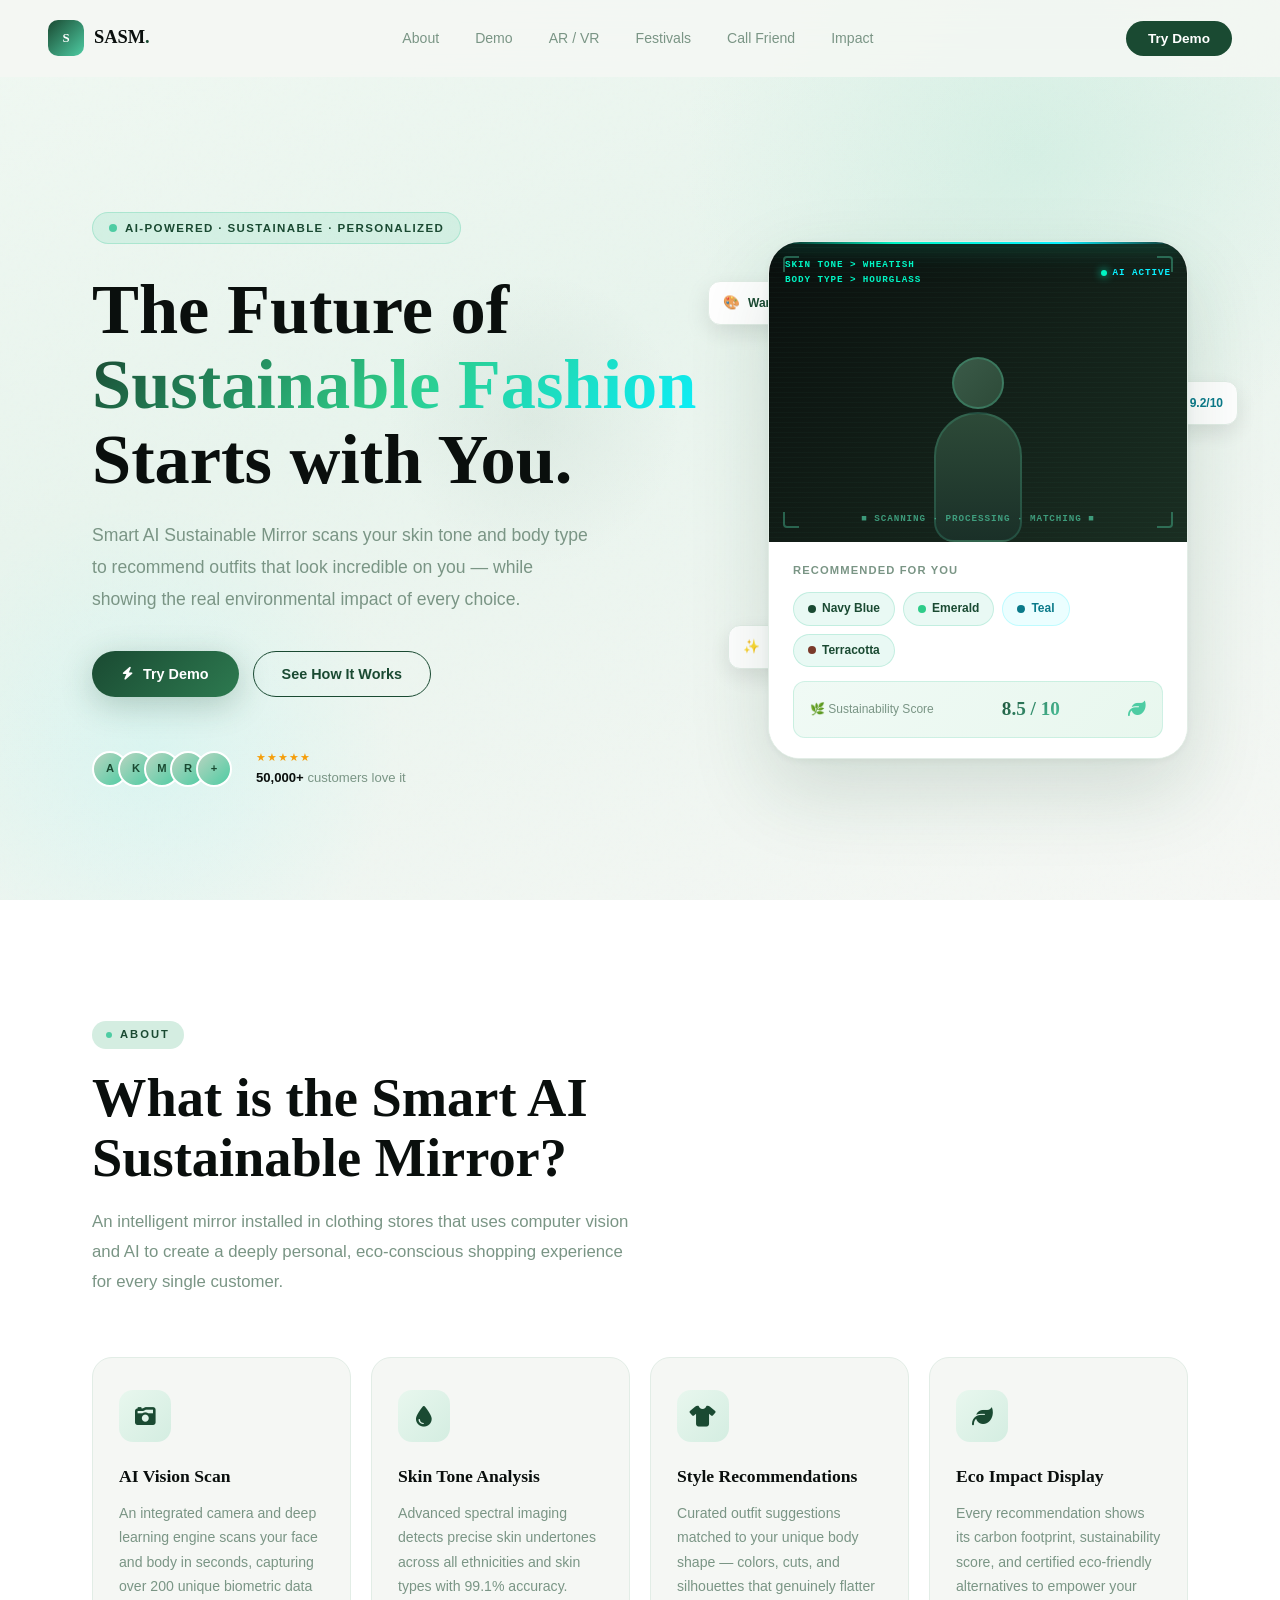
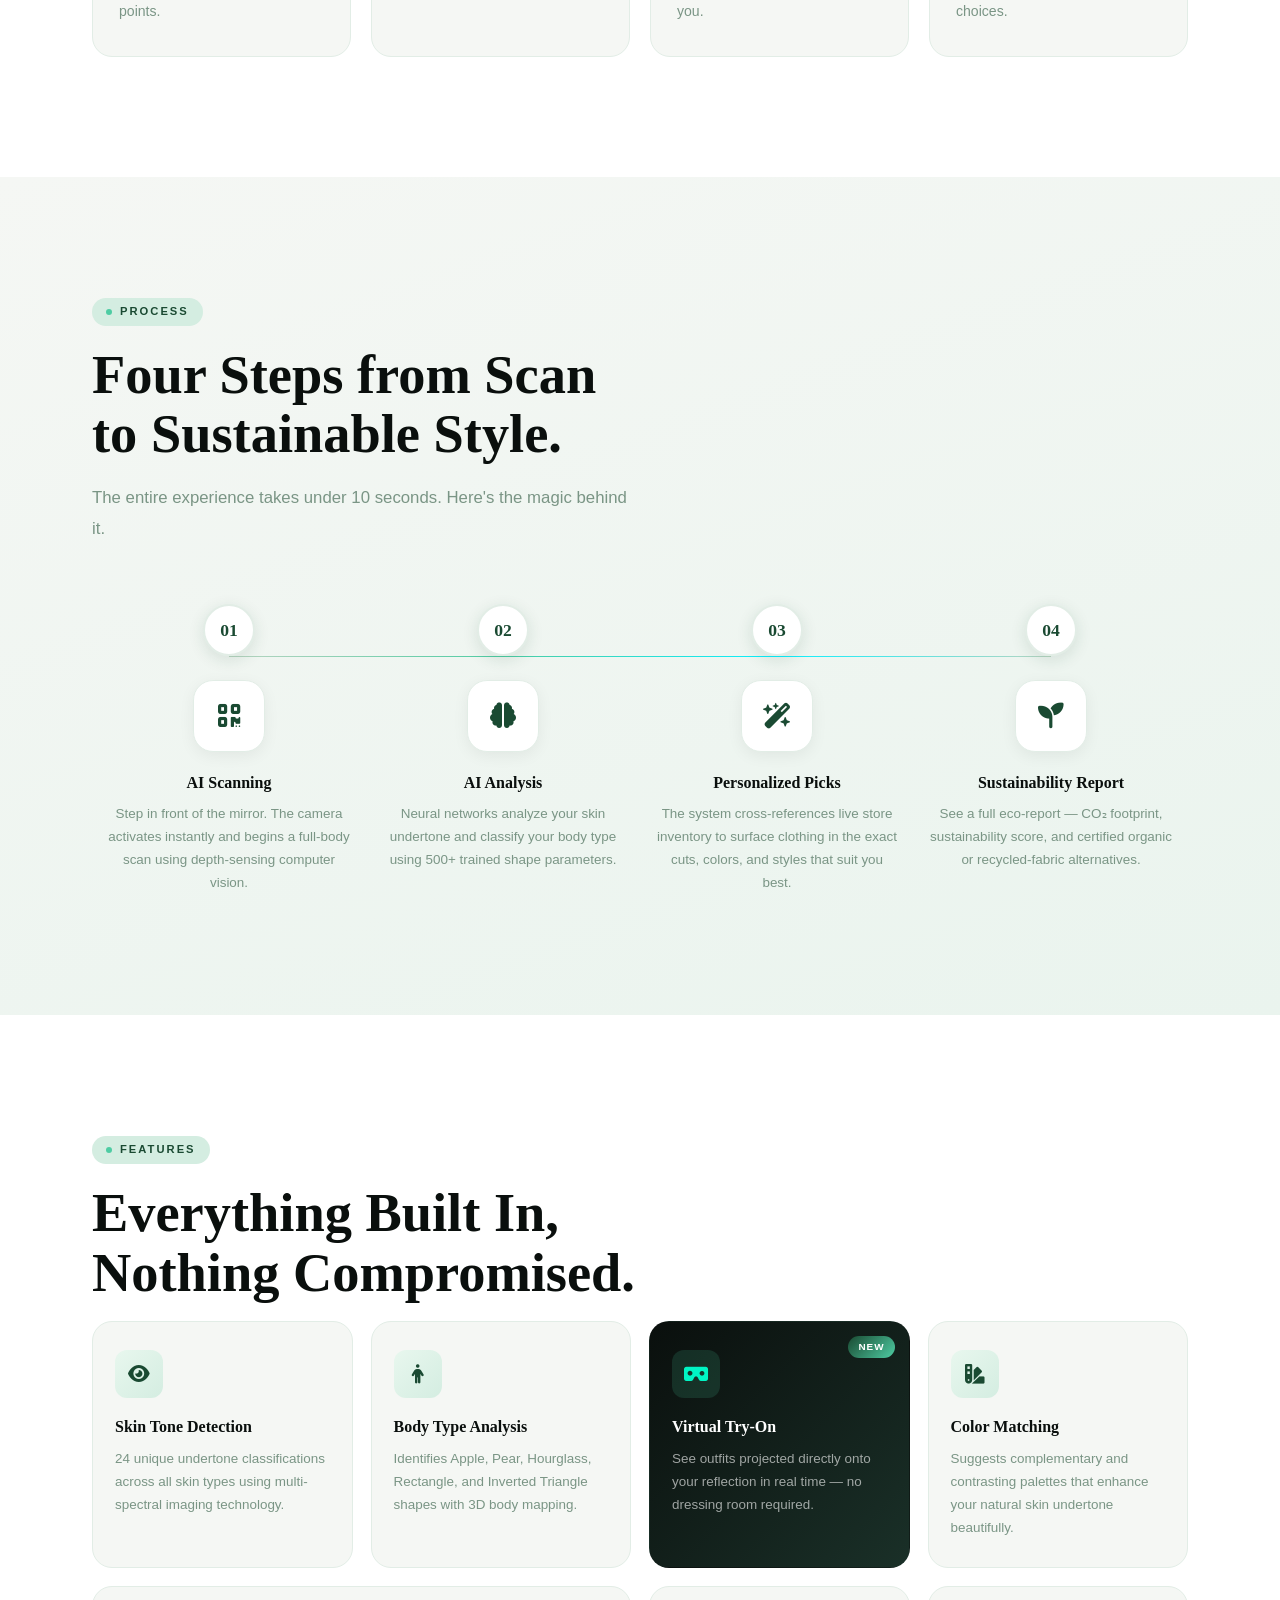
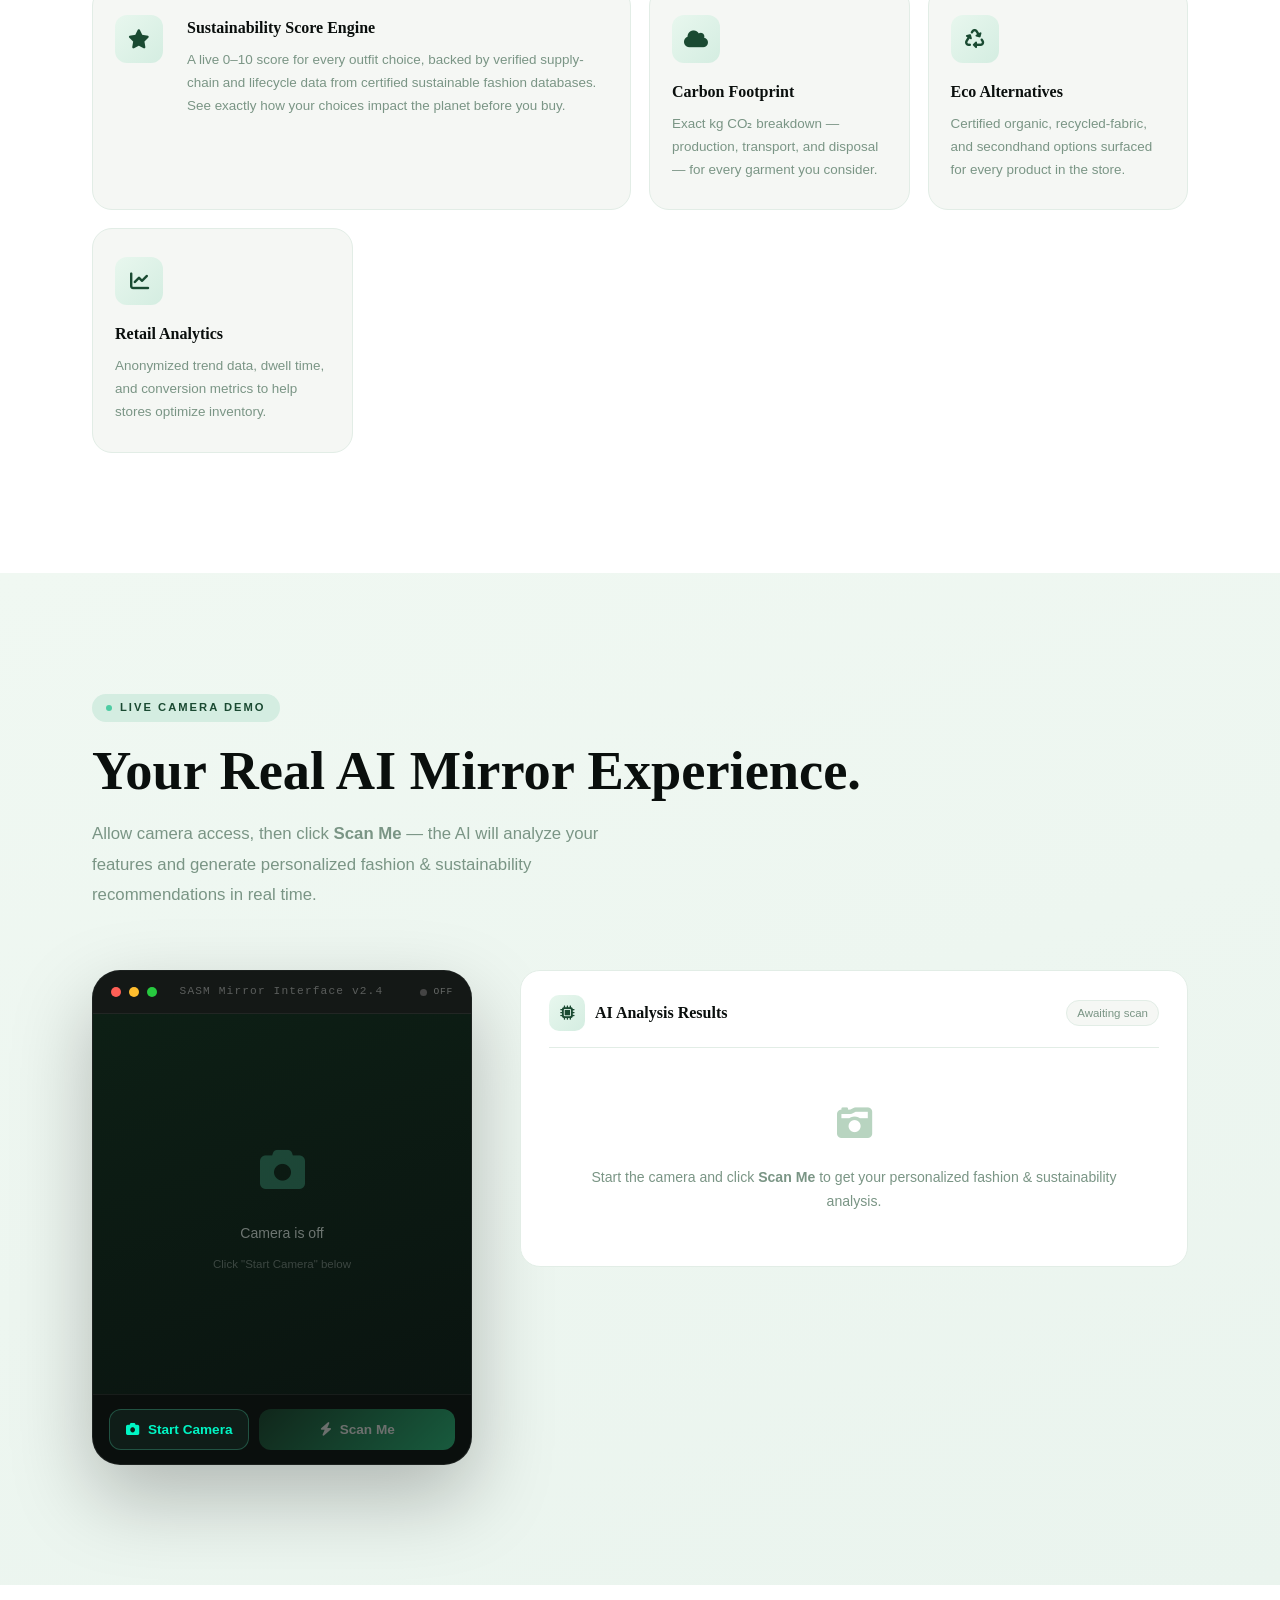
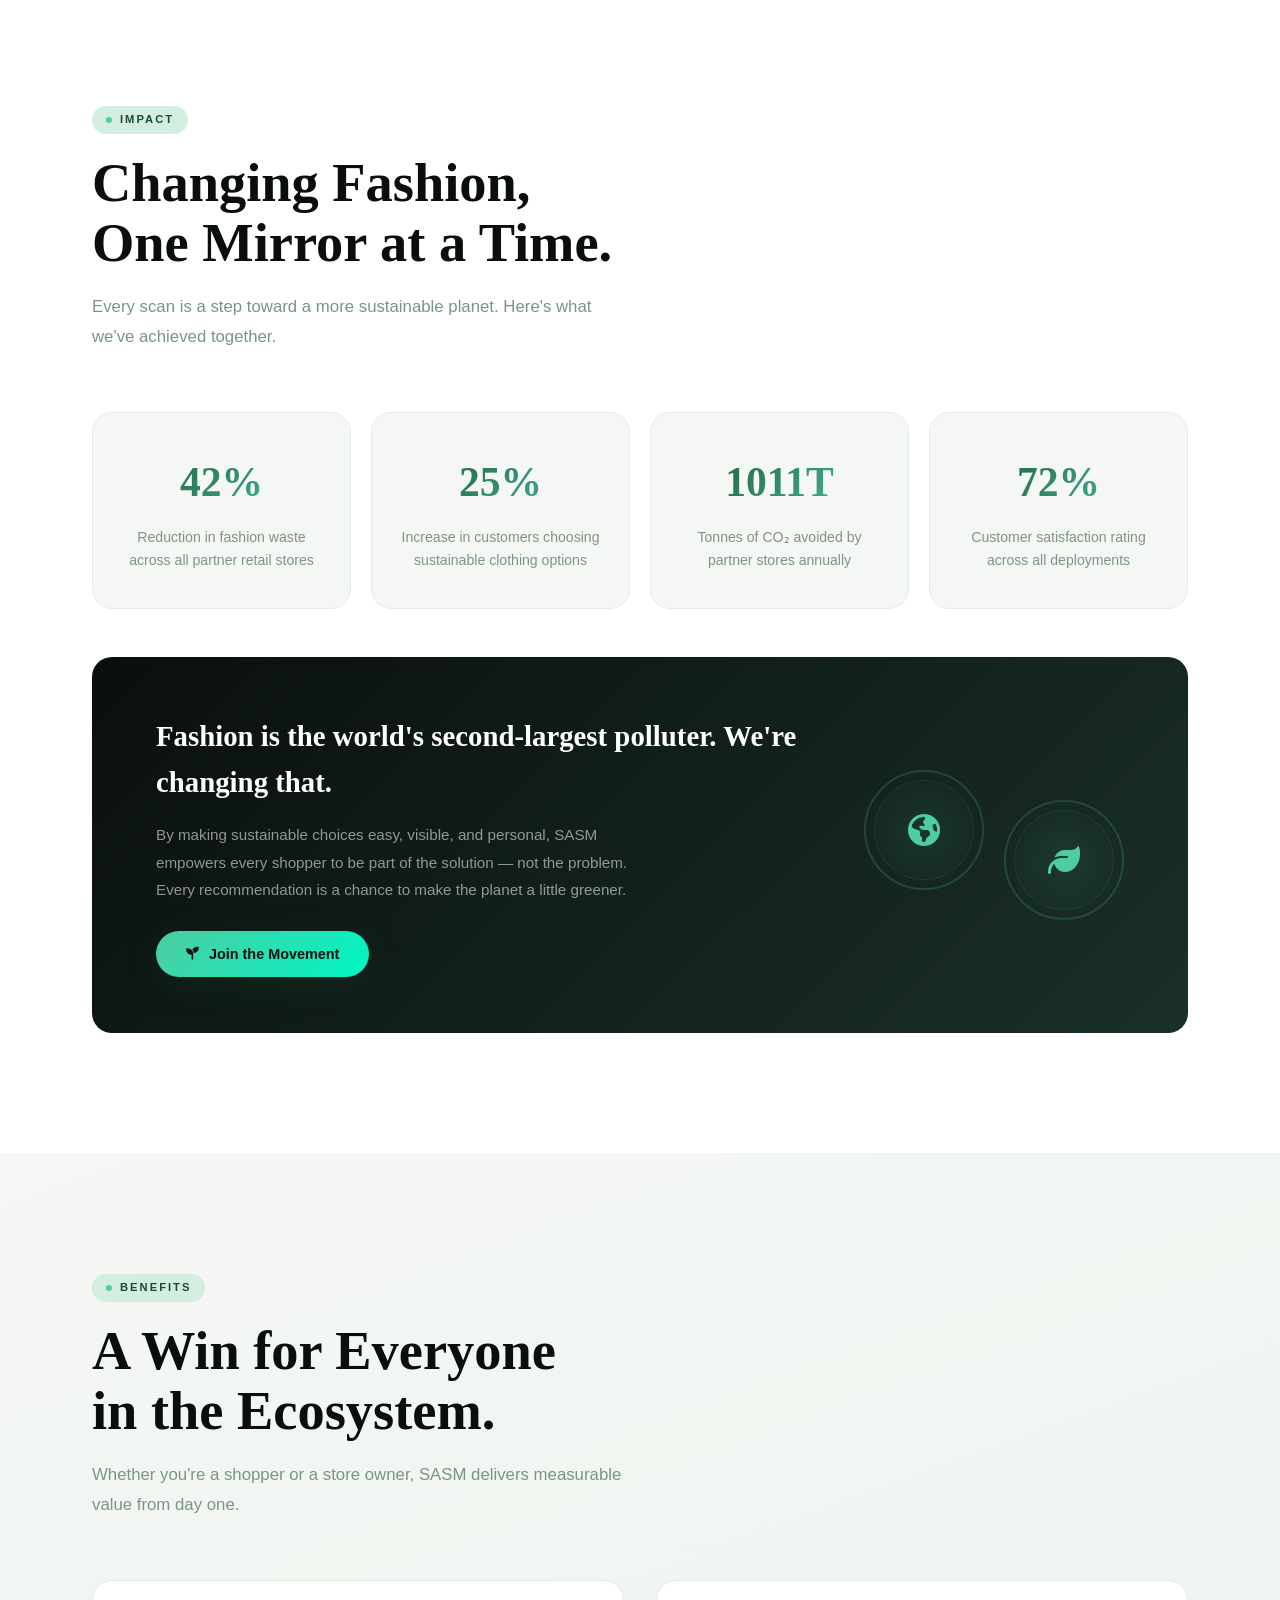
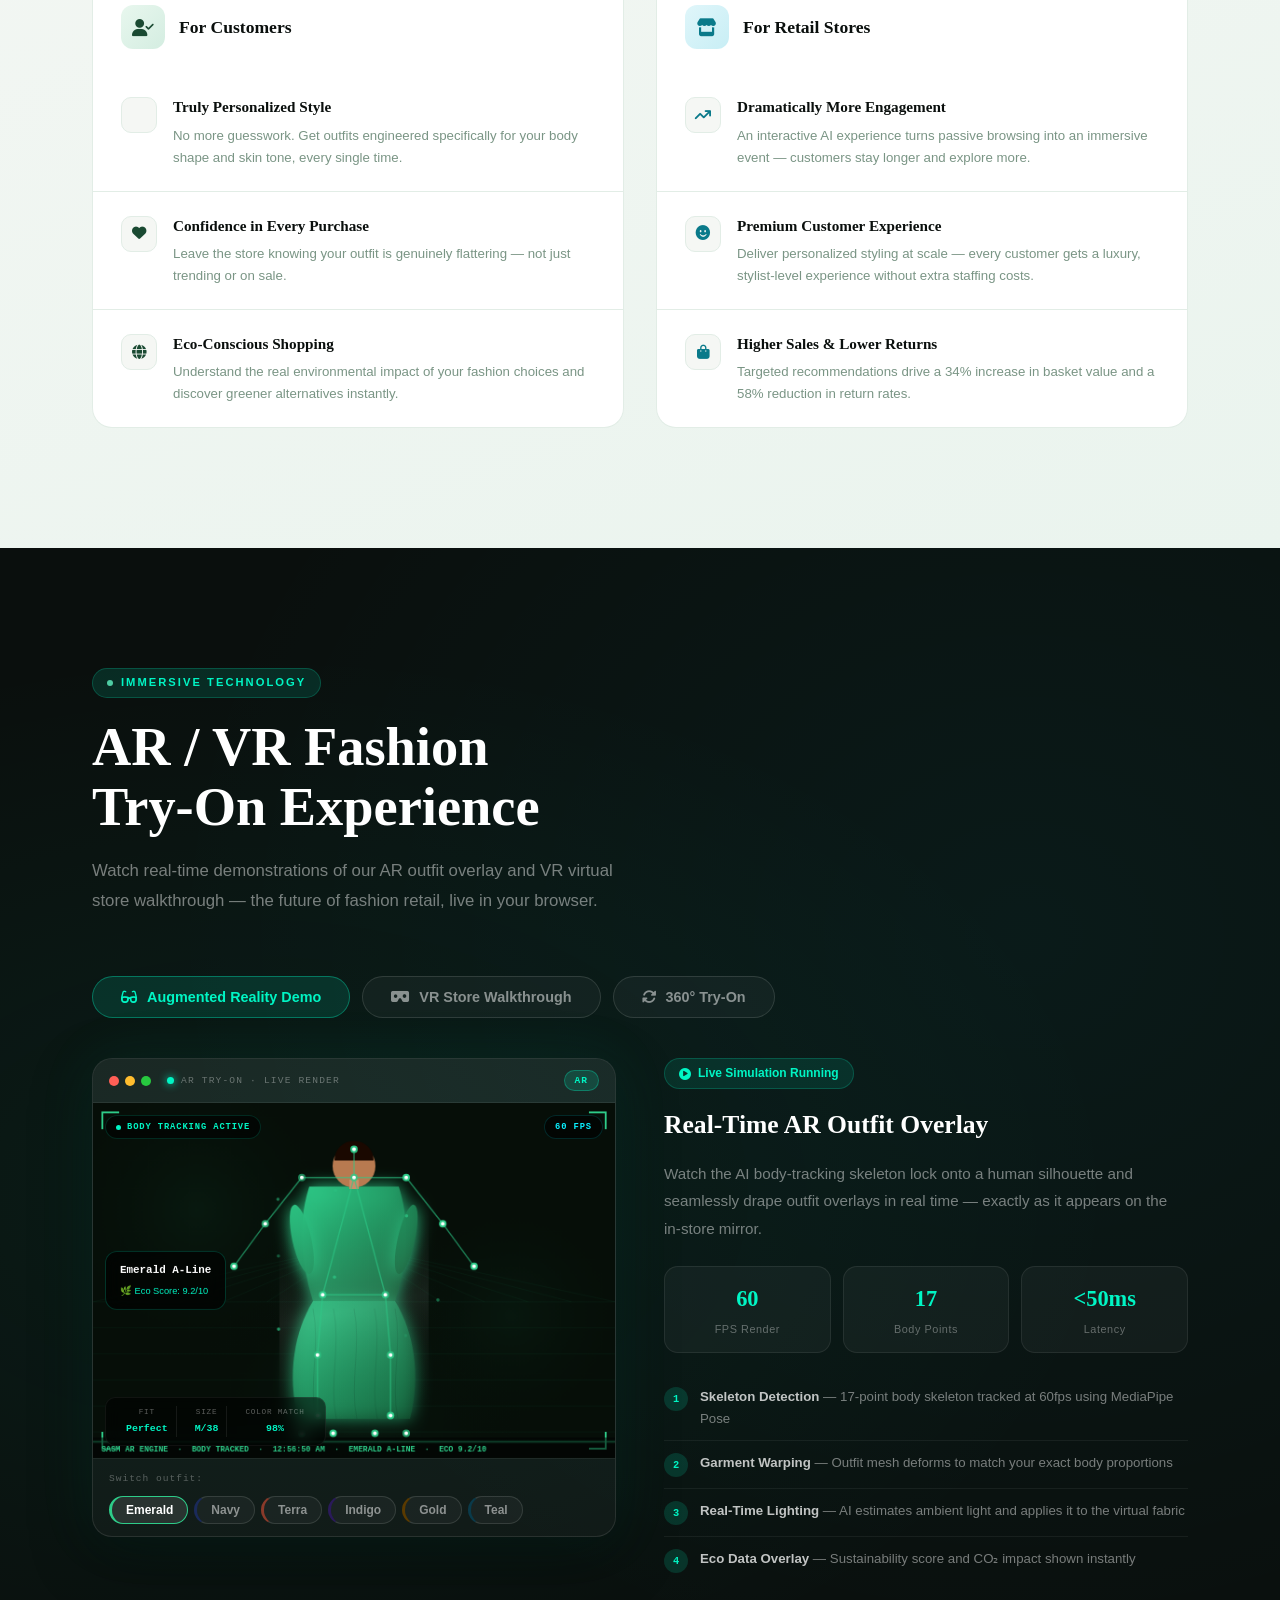
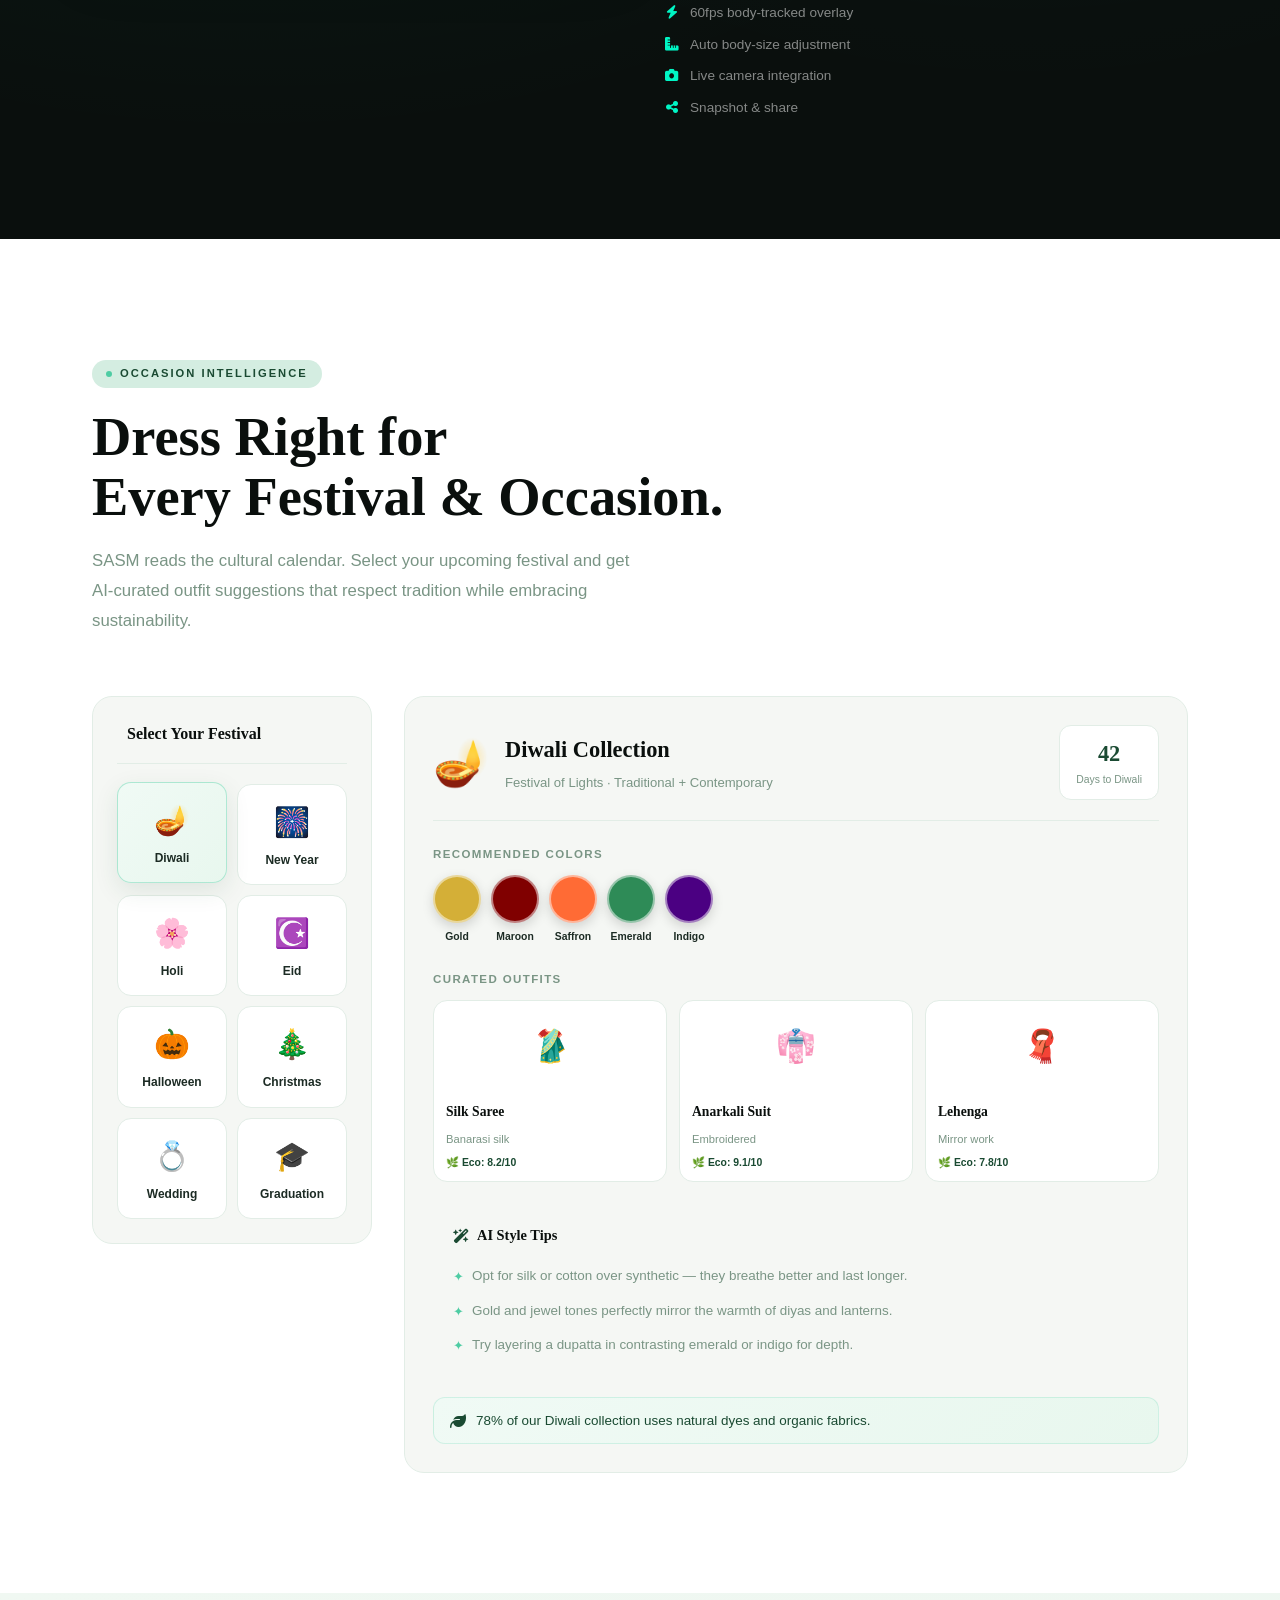
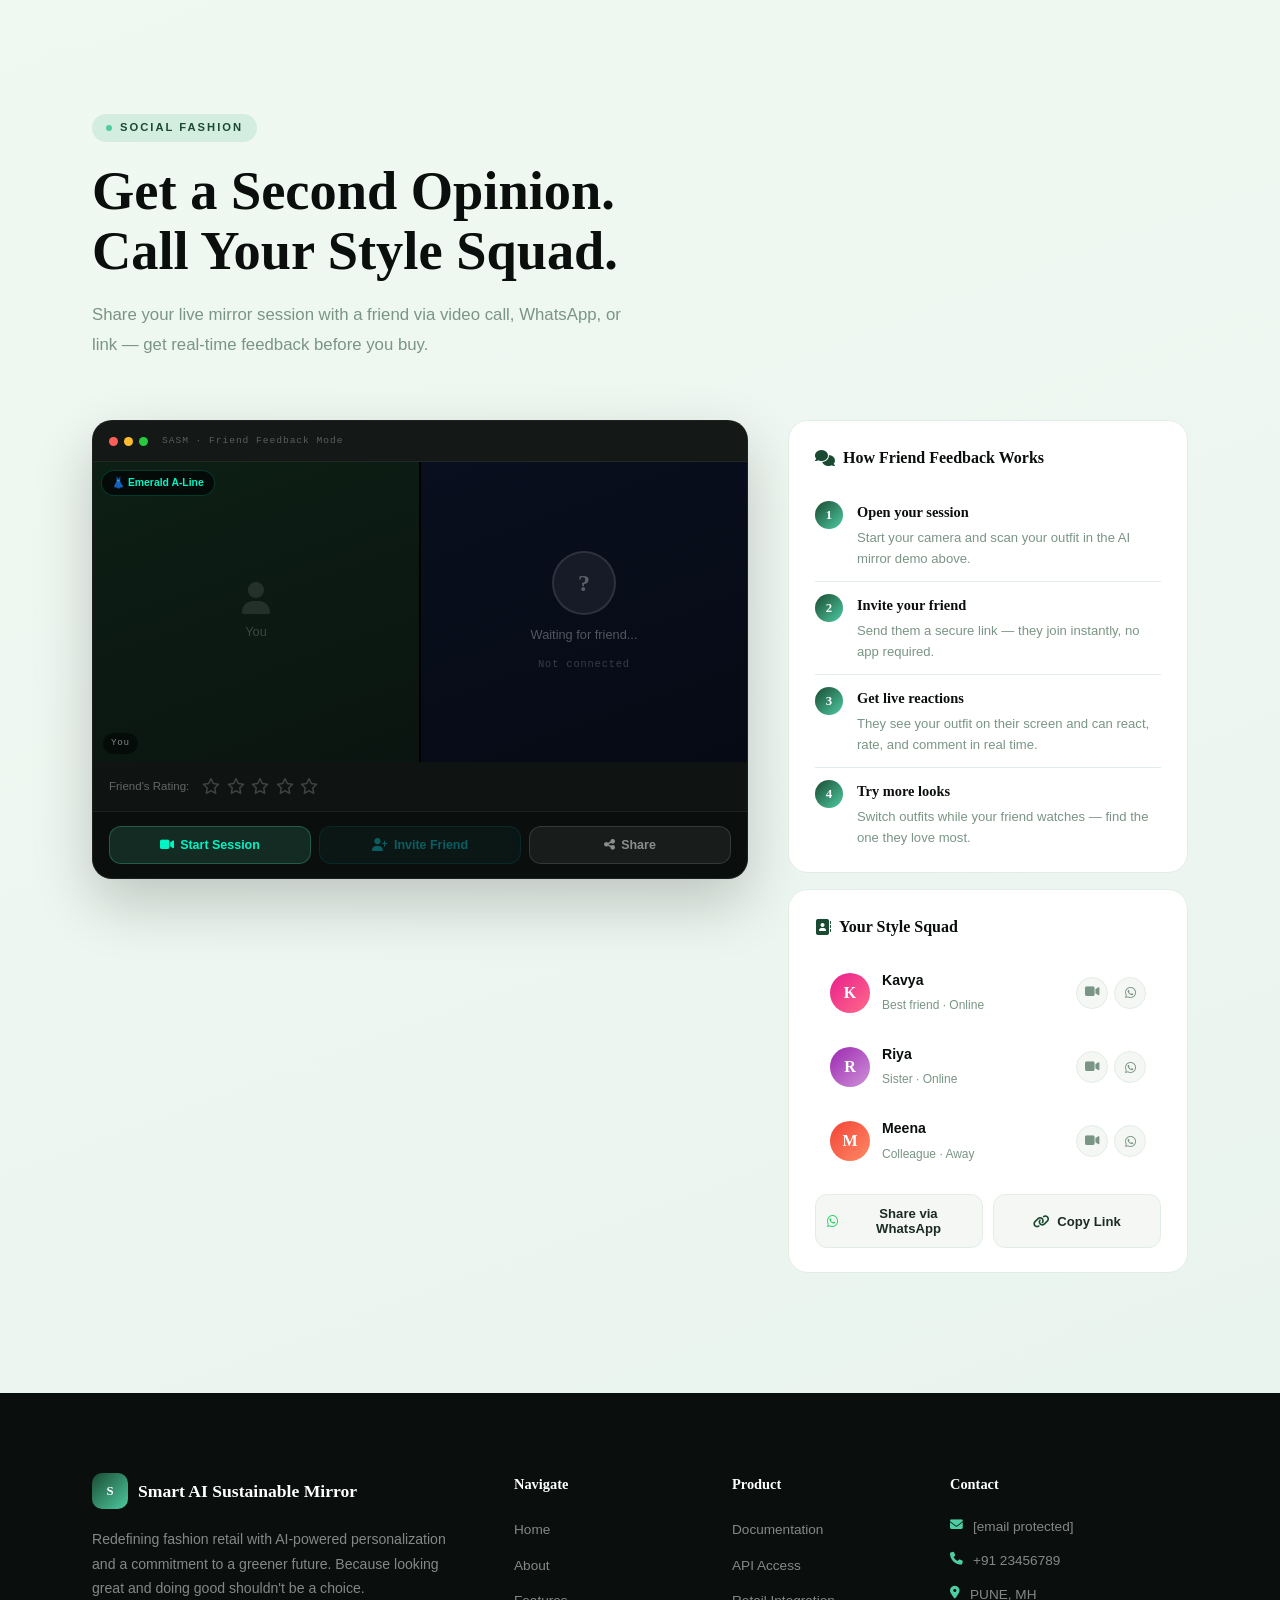
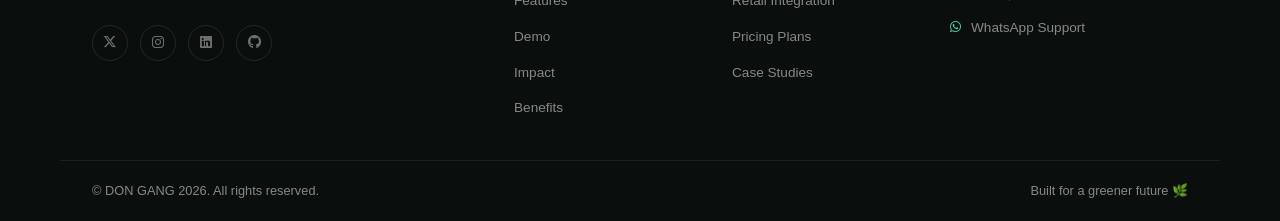
==== commit 7ff6c430: "Add files via upload" ====
--- a/index.html
+++ b/index.html
@@ -2527,13 +2527,13 @@
     <div class="footer-col">
       <h4>Contact</h4>
       <div class="footer-contact-item"><i class="fa-solid fa-envelope"></i> <a href="/cdn-cgi/l/email-protection" class="__cf_email__" data-cfemail="79111c151516390a180a14571810">[email&#160;protected]</a></div>
-      <div class="footer-contact-item"><i class="fa-solid fa-phone"></i> +1 (800) SASM-AI</div>
-      <div class="footer-contact-item"><i class="fa-solid fa-location-dot"></i> San Francisco, CA 94102</div>
+      <div class="footer-contact-item"><i class="fa-solid fa-phone"></i> +91 23456789 </div>
+      <div class="footer-contact-item"><i class="fa-solid fa-location-dot"></i> PUNE, MH</div>
       <div class="footer-contact-item"><i class="fa-brands fa-whatsapp"></i> WhatsApp Support</div>
     </div>
   </div>
   <div class="footer-bottom">
-    <p>© 2025 Smart AI Sustainable Mirror. All rights reserved.</p>
+    <p>© DON GANG 2026. All rights reserved.</p>
     <p>Built for a greener future <span>🌿</span></p>
   </div>
 </footer>
